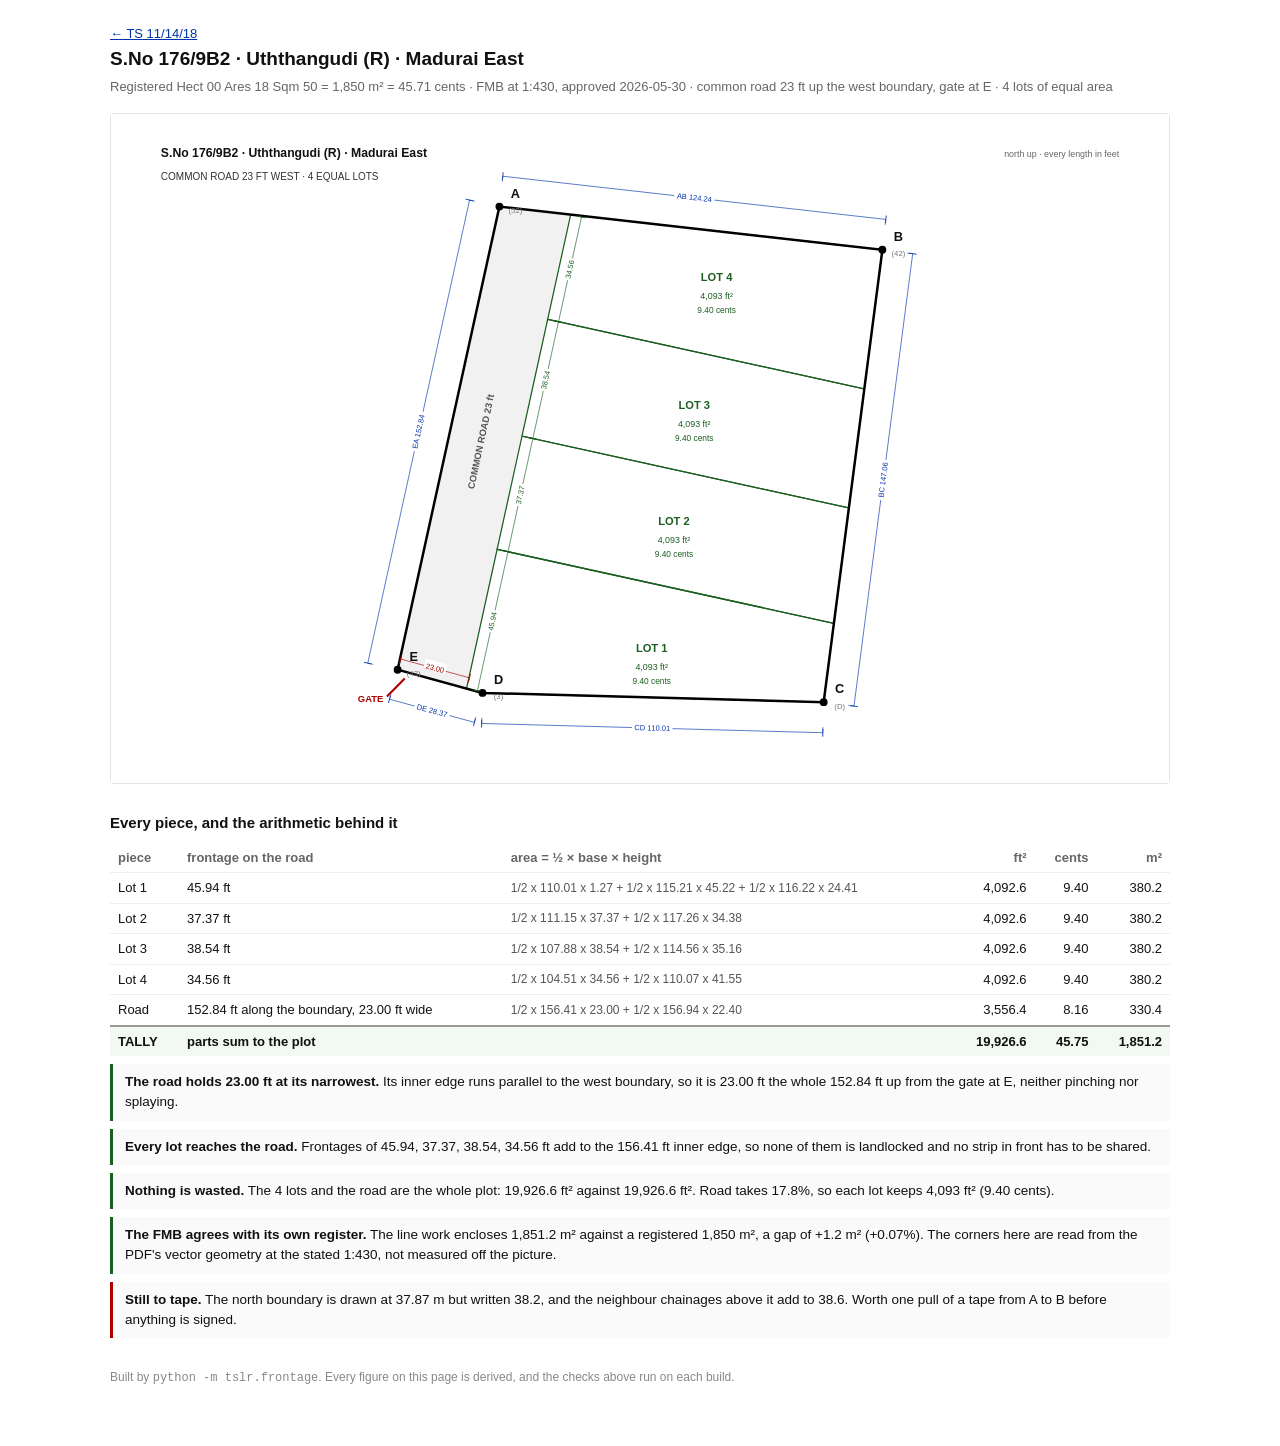
==== site/176-9B2.html @ 922f983a "frontage: a road up one side, and equal lots behind it 176/9B2 needs its common road up the west bou" ====
<!doctype html>
<meta charset="utf-8">
<meta name="viewport" content="width=device-width, initial-scale=1">
<title>S.No 176/9B2 — road west, 4 equal lots</title>
<style>
* { box-sizing: border-box; }
body { margin: 0 auto; max-width: 1100px; padding: 22px 20px 60px;
       font: 15px/1.5 -apple-system, Helvetica, Arial, sans-serif; color: #111; }
h1 { font-size: 19px; margin: 0; }
h2 { font-size: 15px; margin: 28px 0 8px; }
.meta { color: #666; font-size: 13px; margin: 4px 0 0; }
nav a { font-size: 13px; color: #0033aa; }
figure { margin: 16px 0 0; border: 1px solid #e2e2e2; border-radius: 4px; }
figure svg { display: block; width: 100%; height: auto; }
table { width: 100%; border-collapse: collapse; font-size: 13px; margin-top: 6px; }
th, td { text-align: left; padding: 5px 8px; border-bottom: 1px solid #eee; }
th { color: #666; font-weight: 600; }
td.n, th.n { text-align: right; font-variant-numeric: tabular-nums; }
tfoot td { font-weight: 700; border-top: 2px solid #999; border-bottom: none;
           background: #f2f9f2; }
.why { color: #555; font-size: 12px; }
.note { background: #fafafa; border-left: 3px solid #1b5e20; padding: 8px 12px;
        margin: 8px 0; font-size: 13.5px; }
.note.warn { border-left-color: #a00; }
footer { margin-top: 30px; color: #888; font-size: 12px; }
</style>
<nav><a href="index.html">&larr; TS 11/14/18</a></nav>
<h1>S.No 176/9B2 · Uththangudi (R) · Madurai East</h1>
<p class="meta">Registered Hect 00 Ares 18 Sqm 50 = 1,850 m² = 45.71 cents ·
  FMB at 1:430, approved 2026-05-30 ·
  common road 23 ft up the west boundary, gate at E ·
  4 lots of equal area</p>
<figure><svg xmlns="http://www.w3.org/2000/svg"  viewBox="0 0 297.0 188">
<rect width="100%" height="100%" fill="white"/>
<text x="14.00" y="12.00" font-size="3.4320000000000004" text-anchor="start" fill="#111" font-family="Helvetica,Arial,sans-serif" font-weight="bold">S.No 176/9B2 · Uththangudi (R) · Madurai East</text>
<text x="283.00" y="12.00" font-size="2.4960000000000004" text-anchor="end" fill="#666" font-family="Helvetica,Arial,sans-serif" font-weight="normal">north up · every length in feet</text>
<text x="14.00" y="18.50" font-size="2.8080000000000003" text-anchor="start" fill="#333" font-family="Helvetica,Arial,sans-serif" font-weight="normal">COMMON ROAD 23 FT WEST · 4 EQUAL LOTS</text>
<path d="M 129.041,28.255 L 99.803,161.289 L 80.457,156.000 L 109.029,26.000 Z" fill="#f1f1f1" stroke="none" stroke-width="0.45"/>
<path d="M 200.057,165.114 L 104.286,162.514 L 104.286,162.514 L 99.803,161.289 L 108.391,122.212 L 202.929,142.989 Z" fill="none" stroke="#1b5e20" stroke-width="0.35"/>
<path d="M 202.929,142.989 L 108.391,122.212 L 115.377,90.426 L 207.134,110.593 Z" fill="none" stroke="#1b5e20" stroke-width="0.35"/>
<path d="M 207.134,110.593 L 115.377,90.426 L 122.581,57.647 L 211.471,77.184 Z" fill="none" stroke="#1b5e20" stroke-width="0.35"/>
<path d="M 211.471,77.184 L 122.581,57.647 L 129.041,28.255 L 216.543,38.114 L 216.543,38.114 Z" fill="none" stroke="#1b5e20" stroke-width="0.35"/>
<path d="M 109.029,26.000 L 216.543,38.114 L 200.057,165.114 L 104.286,162.514 L 80.457,156.000 Z" fill="none" stroke="#000" stroke-width="0.7"/>
<line x1="109.99" y1="17.47" x2="217.50" y2="29.59" stroke="#0033aa" stroke-width="0.18"/>
<line x1="109.81" y1="19.06" x2="109.99" y2="17.47" stroke="#0033aa" stroke-width="0.15"/>
<line x1="110.11" y1="16.38" x2="109.87" y2="18.57" stroke="#0033aa" stroke-width="0.25"/>
<line x1="217.32" y1="31.18" x2="217.50" y2="29.59" stroke="#0033aa" stroke-width="0.15"/>
<line x1="217.63" y1="28.50" x2="217.38" y2="30.68" stroke="#0033aa" stroke-width="0.25"/>
<g transform="rotate(6.43 163.75 23.53)"><rect x="158.06" y="21.53" width="11.37" height="2.63" fill="white"/><text x="163.75" y="24.21" font-size="2.1060000000000003" text-anchor="middle" fill="#0033aa" font-family="Helvetica,Arial,sans-serif">AB 124.24</text></g>
<line x1="225.05" y1="39.22" x2="208.57" y2="166.22" stroke="#0033aa" stroke-width="0.18"/>
<line x1="223.46" y1="39.01" x2="225.05" y2="39.22" stroke="#0033aa" stroke-width="0.15"/>
<line x1="226.14" y1="39.36" x2="223.96" y2="39.08" stroke="#0033aa" stroke-width="0.25"/>
<line x1="206.98" y1="166.01" x2="208.57" y2="166.22" stroke="#0033aa" stroke-width="0.15"/>
<line x1="209.66" y1="166.36" x2="207.47" y2="166.08" stroke="#0033aa" stroke-width="0.25"/>
<g transform="rotate(277.40 216.81 102.72)"><rect x="211.12" y="100.72" width="11.37" height="2.63" fill="white"/><text x="216.81" y="103.39" font-size="2.1060000000000003" text-anchor="middle" fill="#0033aa" font-family="Helvetica,Arial,sans-serif">BC 147.06</text></g>
<line x1="199.82" y1="173.69" x2="104.05" y2="171.09" stroke="#0033aa" stroke-width="0.18"/>
<line x1="199.87" y1="172.09" x2="199.82" y2="173.69" stroke="#0033aa" stroke-width="0.15"/>
<line x1="199.79" y1="174.79" x2="199.85" y2="172.59" stroke="#0033aa" stroke-width="0.25"/>
<line x1="104.10" y1="169.49" x2="104.05" y2="171.09" stroke="#0033aa" stroke-width="0.15"/>
<line x1="104.02" y1="172.19" x2="104.08" y2="169.99" stroke="#0033aa" stroke-width="0.25"/>
<g transform="rotate(1.56 151.94 172.39)"><rect x="146.25" y="170.39" width="11.37" height="2.63" fill="white"/><text x="151.94" y="173.07" font-size="2.1060000000000003" text-anchor="middle" fill="#0033aa" font-family="Helvetica,Arial,sans-serif">CD 110.01</text></g>
<line x1="102.02" y1="170.79" x2="78.19" y2="164.28" stroke="#0033aa" stroke-width="0.18"/>
<line x1="102.45" y1="169.25" x2="102.02" y2="170.79" stroke="#0033aa" stroke-width="0.15"/>
<line x1="101.73" y1="171.85" x2="102.31" y2="169.73" stroke="#0033aa" stroke-width="0.25"/>
<line x1="78.62" y1="162.73" x2="78.19" y2="164.28" stroke="#0033aa" stroke-width="0.15"/>
<line x1="77.90" y1="165.34" x2="78.48" y2="163.22" stroke="#0033aa" stroke-width="0.25"/>
<g transform="rotate(15.29 90.11 167.53)"><rect x="85.05" y="165.53" width="10.11" height="2.63" fill="white"/><text x="90.11" y="168.21" font-size="2.1060000000000003" text-anchor="middle" fill="#0033aa" font-family="Helvetica,Arial,sans-serif">DE 28.37</text></g>
<line x1="72.08" y1="154.16" x2="100.65" y2="24.16" stroke="#0033aa" stroke-width="0.18"/>
<line x1="73.64" y1="154.50" x2="72.08" y2="154.16" stroke="#0033aa" stroke-width="0.15"/>
<line x1="71.00" y1="153.92" x2="73.15" y2="154.39" stroke="#0033aa" stroke-width="0.25"/>
<line x1="102.21" y1="24.50" x2="100.65" y2="24.16" stroke="#0033aa" stroke-width="0.15"/>
<line x1="99.57" y1="23.92" x2="101.72" y2="24.39" stroke="#0033aa" stroke-width="0.25"/>
<g transform="rotate(-77.60 86.36 89.16)"><rect x="80.68" y="87.16" width="11.37" height="2.63" fill="white"/><text x="86.36" y="89.83" font-size="2.1060000000000003" text-anchor="middle" fill="#0033aa" font-family="Helvetica,Arial,sans-serif">EA 152.84</text></g>
<line x1="102.85" y1="161.96" x2="111.44" y2="122.88" stroke="#1b5e20" stroke-width="0.18"/>
<line x1="101.29" y1="161.61" x2="102.85" y2="161.96" stroke="#1b5e20" stroke-width="0.15"/>
<line x1="101.78" y1="161.72" x2="103.92" y2="162.19" stroke="#1b5e20" stroke-width="0.25"/>
<line x1="109.88" y1="122.54" x2="111.44" y2="122.88" stroke="#1b5e20" stroke-width="0.15"/>
<line x1="110.36" y1="122.65" x2="112.51" y2="123.12" stroke="#1b5e20" stroke-width="0.25"/>
<g transform="rotate(-77.60 107.14 142.42)"><rect x="103.98" y="140.42" width="6.32" height="2.63" fill="white"/><text x="107.14" y="143.09" font-size="2.1060000000000003" text-anchor="middle" fill="#1b5e20" font-family="Helvetica,Arial,sans-serif">45.94</text></g>
<line x1="111.44" y1="122.88" x2="118.42" y2="91.10" stroke="#1b5e20" stroke-width="0.18"/>
<line x1="109.88" y1="122.54" x2="111.44" y2="122.88" stroke="#1b5e20" stroke-width="0.15"/>
<line x1="110.36" y1="122.65" x2="112.51" y2="123.12" stroke="#1b5e20" stroke-width="0.25"/>
<line x1="116.86" y1="90.75" x2="118.42" y2="91.10" stroke="#1b5e20" stroke-width="0.15"/>
<line x1="117.35" y1="90.86" x2="119.50" y2="91.33" stroke="#1b5e20" stroke-width="0.25"/>
<g transform="rotate(-77.60 114.93 106.99)"><rect x="111.77" y="104.99" width="6.32" height="2.63" fill="white"/><text x="114.93" y="107.66" font-size="2.1060000000000003" text-anchor="middle" fill="#1b5e20" font-family="Helvetica,Arial,sans-serif">37.37</text></g>
<line x1="118.42" y1="91.10" x2="125.63" y2="58.32" stroke="#1b5e20" stroke-width="0.18"/>
<line x1="116.86" y1="90.75" x2="118.42" y2="91.10" stroke="#1b5e20" stroke-width="0.15"/>
<line x1="117.35" y1="90.86" x2="119.50" y2="91.33" stroke="#1b5e20" stroke-width="0.25"/>
<line x1="124.07" y1="57.97" x2="125.63" y2="58.32" stroke="#1b5e20" stroke-width="0.15"/>
<line x1="124.55" y1="58.08" x2="126.70" y2="58.55" stroke="#1b5e20" stroke-width="0.25"/>
<g transform="rotate(-77.60 122.03 74.71)"><rect x="118.87" y="72.71" width="6.32" height="2.63" fill="white"/><text x="122.03" y="75.38" font-size="2.1060000000000003" text-anchor="middle" fill="#1b5e20" font-family="Helvetica,Arial,sans-serif">38.54</text></g>
<line x1="125.63" y1="58.32" x2="132.09" y2="28.92" stroke="#1b5e20" stroke-width="0.18"/>
<line x1="124.07" y1="57.97" x2="125.63" y2="58.32" stroke="#1b5e20" stroke-width="0.15"/>
<line x1="124.55" y1="58.08" x2="126.70" y2="58.55" stroke="#1b5e20" stroke-width="0.25"/>
<line x1="130.53" y1="28.58" x2="132.09" y2="28.92" stroke="#1b5e20" stroke-width="0.15"/>
<line x1="131.01" y1="28.69" x2="133.16" y2="29.16" stroke="#1b5e20" stroke-width="0.25"/>
<g transform="rotate(-77.60 128.86 43.62)"><rect x="125.70" y="41.62" width="6.32" height="2.63" fill="white"/><text x="128.86" y="44.29" font-size="2.1060000000000003" text-anchor="middle" fill="#1b5e20" font-family="Helvetica,Arial,sans-serif">34.56</text></g>
<line x1="81.28" y1="152.99" x2="100.63" y2="158.28" stroke="#a00" stroke-width="0.18"/>
<line x1="80.86" y1="154.53" x2="81.28" y2="152.99" stroke="#a00" stroke-width="0.15"/>
<line x1="81.57" y1="151.93" x2="80.99" y2="154.05" stroke="#a00" stroke-width="0.25"/>
<line x1="100.20" y1="159.82" x2="100.63" y2="158.28" stroke="#a00" stroke-width="0.15"/>
<line x1="100.92" y1="157.22" x2="100.34" y2="159.34" stroke="#a00" stroke-width="0.25"/>
<g transform="rotate(15.29 90.95 155.63)"><rect x="87.79" y="153.63" width="6.32" height="2.63" fill="white"/><text x="90.95" y="156.31" font-size="2.1060000000000003" text-anchor="middle" fill="#a00" font-family="Helvetica,Arial,sans-serif">23.00</text></g>
<text x="151.78" y="151.14" font-size="3.12" text-anchor="middle" fill="#1b5e20" font-family="Helvetica,Arial,sans-serif" font-weight="bold">LOT 1</text>
<text x="151.78" y="156.14" font-size="2.4960000000000004" text-anchor="middle" fill="#1b5e20" font-family="Helvetica,Arial,sans-serif" font-weight="normal">4,093 ft²</text>
<text x="151.78" y="160.14" font-size="2.34" text-anchor="middle" fill="#1b5e20" font-family="Helvetica,Arial,sans-serif" font-weight="normal">9.40 cents</text>
<text x="158.02" y="115.40" font-size="3.12" text-anchor="middle" fill="#1b5e20" font-family="Helvetica,Arial,sans-serif" font-weight="bold">LOT 2</text>
<text x="158.02" y="120.40" font-size="2.4960000000000004" text-anchor="middle" fill="#1b5e20" font-family="Helvetica,Arial,sans-serif" font-weight="normal">4,093 ft²</text>
<text x="158.02" y="124.40" font-size="2.34" text-anchor="middle" fill="#1b5e20" font-family="Helvetica,Arial,sans-serif" font-weight="normal">9.40 cents</text>
<text x="163.72" y="82.80" font-size="3.12" text-anchor="middle" fill="#1b5e20" font-family="Helvetica,Arial,sans-serif" font-weight="bold">LOT 3</text>
<text x="163.72" y="87.80" font-size="2.4960000000000004" text-anchor="middle" fill="#1b5e20" font-family="Helvetica,Arial,sans-serif" font-weight="normal">4,093 ft²</text>
<text x="163.72" y="91.80" font-size="2.34" text-anchor="middle" fill="#1b5e20" font-family="Helvetica,Arial,sans-serif" font-weight="normal">9.40 cents</text>
<text x="170.00" y="46.88" font-size="3.12" text-anchor="middle" fill="#1b5e20" font-family="Helvetica,Arial,sans-serif" font-weight="bold">LOT 4</text>
<text x="170.00" y="51.88" font-size="2.4960000000000004" text-anchor="middle" fill="#1b5e20" font-family="Helvetica,Arial,sans-serif" font-weight="normal">4,093 ft²</text>
<text x="170.00" y="55.88" font-size="2.34" text-anchor="middle" fill="#1b5e20" font-family="Helvetica,Arial,sans-serif" font-weight="normal">9.40 cents</text>
<g transform="rotate(-78.00 104.75 92.13)"><text x="104.75" y="92.13" font-size="2.652" text-anchor="middle" fill="#555" font-family="Helvetica,Arial,sans-serif" font-weight="bold">COMMON ROAD 23 ft</text></g>
<text x="76.46" y="165.00" font-size="2.652" text-anchor="end" fill="#a00" font-family="Helvetica,Arial,sans-serif" font-weight="bold">GATE</text>
<line x1="77.46" y1="163.50" x2="82.46" y2="158.50" stroke="#a00" stroke-width="0.6"/>
<circle cx="109.03" cy="26.00" r="1.1" fill="#000"/>
<text x="113.53" y="23.50" font-size="3.5879999999999996" text-anchor="middle" fill="#111" font-family="Helvetica,Arial,sans-serif" font-weight="bold">A</text>
<text x="113.53" y="27.80" font-size="2.1839999999999997" text-anchor="middle" fill="#777" font-family="Helvetica,Arial,sans-serif" font-weight="normal">(52)</text>
<circle cx="216.54" cy="38.11" r="1.1" fill="#000"/>
<text x="221.04" y="35.61" font-size="3.5879999999999996" text-anchor="middle" fill="#111" font-family="Helvetica,Arial,sans-serif" font-weight="bold">B</text>
<text x="221.04" y="39.91" font-size="2.1839999999999997" text-anchor="middle" fill="#777" font-family="Helvetica,Arial,sans-serif" font-weight="normal">(42)</text>
<circle cx="200.06" cy="165.11" r="1.1" fill="#000"/>
<text x="204.56" y="162.61" font-size="3.5879999999999996" text-anchor="middle" fill="#111" font-family="Helvetica,Arial,sans-serif" font-weight="bold">C</text>
<text x="204.56" y="166.91" font-size="2.1839999999999997" text-anchor="middle" fill="#777" font-family="Helvetica,Arial,sans-serif" font-weight="normal">(D)</text>
<circle cx="104.29" cy="162.51" r="1.1" fill="#000"/>
<text x="108.79" y="160.01" font-size="3.5879999999999996" text-anchor="middle" fill="#111" font-family="Helvetica,Arial,sans-serif" font-weight="bold">D</text>
<text x="108.79" y="164.31" font-size="2.1839999999999997" text-anchor="middle" fill="#777" font-family="Helvetica,Arial,sans-serif" font-weight="normal">(3)</text>
<circle cx="80.46" cy="156.00" r="1.1" fill="#000"/>
<text x="84.96" y="153.50" font-size="3.5879999999999996" text-anchor="middle" fill="#111" font-family="Helvetica,Arial,sans-serif" font-weight="bold">E</text>
<text x="84.96" y="157.80" font-size="2.1839999999999997" text-anchor="middle" fill="#777" font-family="Helvetica,Arial,sans-serif" font-weight="normal">(43)</text>
</svg></figure>
<h2>Every piece, and the arithmetic behind it</h2>
<table>
  <thead><tr><th>piece</th><th>frontage on the road</th><th>area = ½ × base × height</th>
    <th class="n">ft²</th><th class="n">cents</th><th class="n">m²</th></tr></thead>
  <tbody><tr><td>Lot 1</td><td>45.94 ft</td><td class="why">1/2 x 110.01 x 1.27 + 1/2 x 115.21 x 45.22 + 1/2 x 116.22 x 24.41</td><td class="n">4,092.6</td><td class="n">9.40</td><td class="n">380.2</td></tr><tr><td>Lot 2</td><td>37.37 ft</td><td class="why">1/2 x 111.15 x 37.37 + 1/2 x 117.26 x 34.38</td><td class="n">4,092.6</td><td class="n">9.40</td><td class="n">380.2</td></tr><tr><td>Lot 3</td><td>38.54 ft</td><td class="why">1/2 x 107.88 x 38.54 + 1/2 x 114.56 x 35.16</td><td class="n">4,092.6</td><td class="n">9.40</td><td class="n">380.2</td></tr><tr><td>Lot 4</td><td>34.56 ft</td><td class="why">1/2 x 104.51 x 34.56 + 1/2 x 110.07 x 41.55</td><td class="n">4,092.6</td><td class="n">9.40</td><td class="n">380.2</td></tr><tr><td>Road</td><td>152.84 ft along the boundary, 23.00 ft wide</td><td class="why">1/2 x 156.41 x 23.00 + 1/2 x 156.94 x 22.40</td><td class="n">3,556.4</td><td class="n">8.16</td><td class="n">330.4</td></tr></tbody>
  <tfoot><tr><td>TALLY</td><td>parts sum to the plot</td><td></td>
    <td class="n">19,926.6</td><td class="n">45.75</td>
    <td class="n">1,851.2</td></tr></tfoot>
</table>
<p class="note"><b>The road holds 23.00 ft at its narrowest.</b> Its inner edge runs parallel to the west boundary, so it is 23.00 ft the whole 152.84 ft up from the gate at E, neither pinching nor splaying.</p><p class="note"><b>Every lot reaches the road.</b> Frontages of 45.94, 37.37, 38.54, 34.56 ft add to the 156.41 ft inner edge, so none of them is landlocked and no strip in front has to be shared.</p><p class="note"><b>Nothing is wasted.</b> The 4 lots and the road are the whole plot: 19,926.6 ft² against 19,926.6 ft². Road takes 17.8%, so each lot keeps 4,093 ft² (9.40 cents).</p><p class="note"><b>The FMB agrees with its own register.</b> The line work encloses 1,851.2 m² against a registered 1,850 m², a gap of +1.2 m² (+0.07%). The corners here are read from the PDF's vector geometry at the stated 1:430, not measured off the picture.</p><p class="note warn"><b>Still to tape.</b> The north boundary is drawn at 37.87 m but written 38.2, and the neighbour chainages above it add to 38.6. Worth one pull of a tape from A to B before anything is signed.</p>
<footer>Built by <code>python -m tslr.frontage</code>. Every figure on this page is
  derived, and the checks above run on each build.</footer>
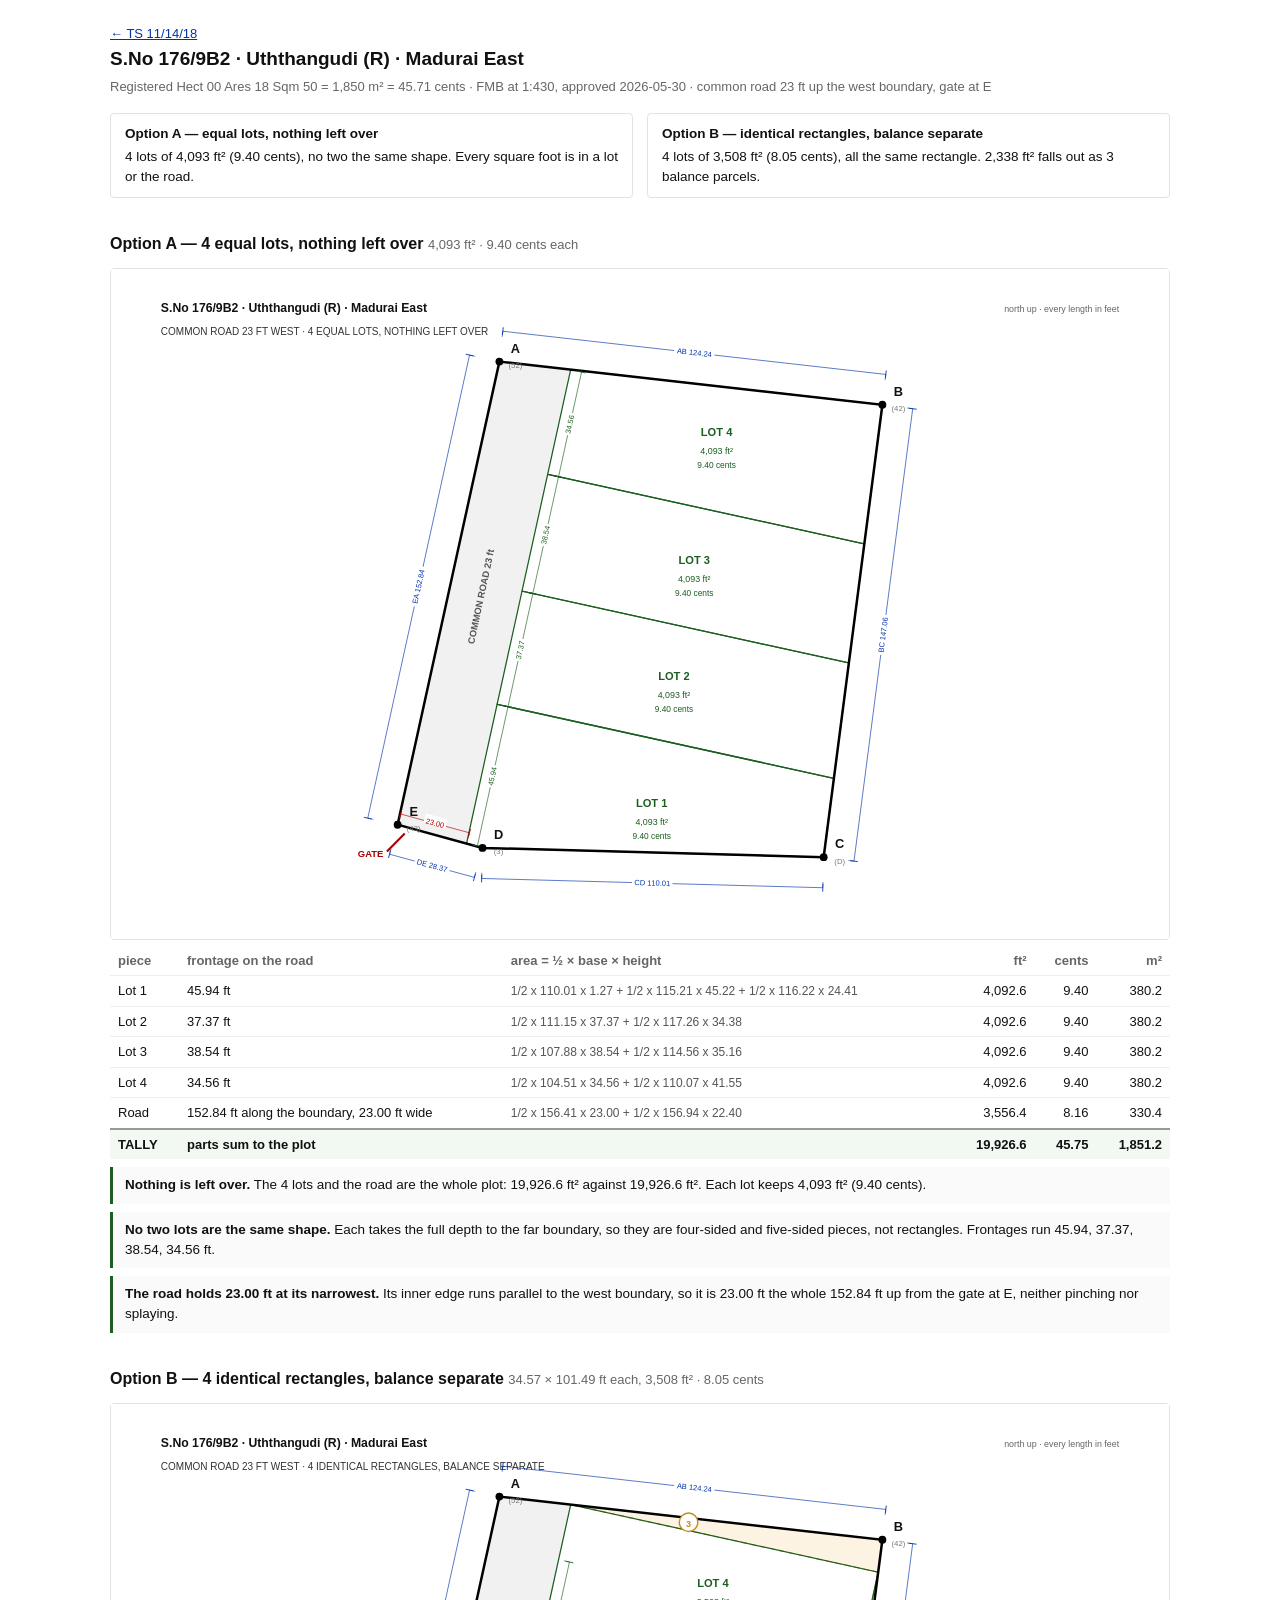
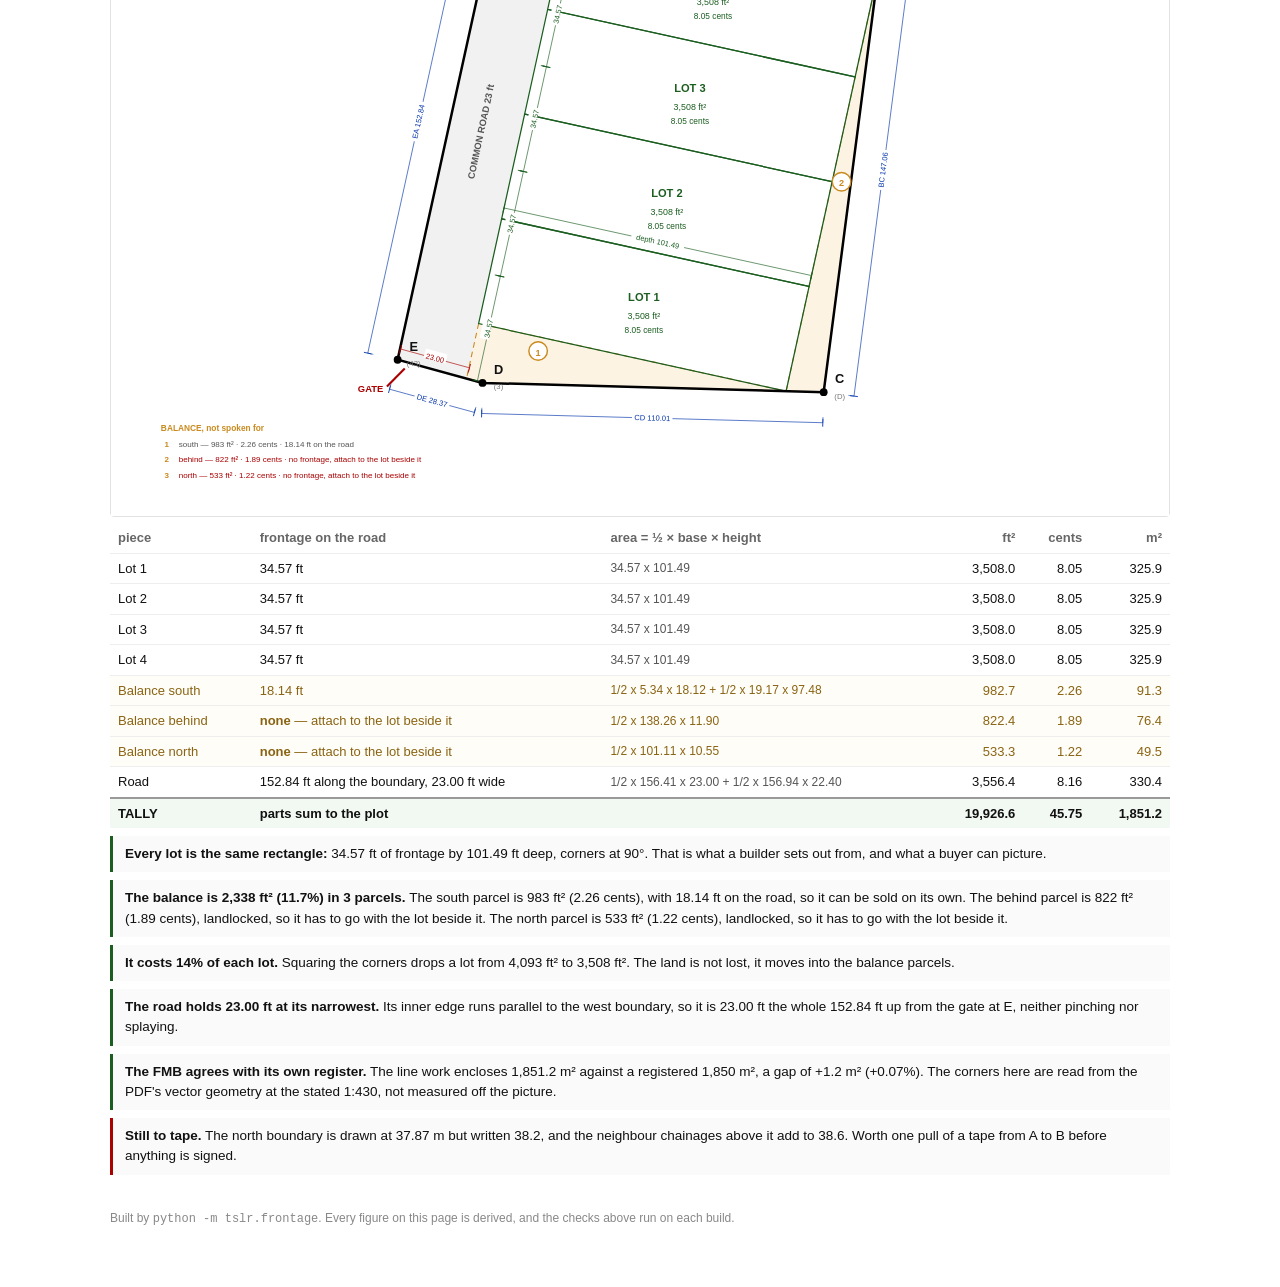
==== commit 2eddc1db: "frontage: rectangular lots, with the balance as parcels of its own Filling the land gives four lots " ====
--- a/site/176-9B2.html
+++ b/site/176-9B2.html
@@ -1,40 +1,47 @@
 <!doctype html>
 <meta charset="utf-8">
 <meta name="viewport" content="width=device-width, initial-scale=1">
-<title>S.No 176/9B2 — road west, 4 equal lots</title>
+<title>S.No 176/9B2 — road west, 4 lots</title>
 <style>
 * { box-sizing: border-box; }
 body { margin: 0 auto; max-width: 1100px; padding: 22px 20px 60px;
        font: 15px/1.5 -apple-system, Helvetica, Arial, sans-serif; color: #111; }
 h1 { font-size: 19px; margin: 0; }
-h2 { font-size: 15px; margin: 28px 0 8px; }
+h2 { font-size: 16px; margin: 34px 0 2px; }
+h2 small { font-weight: 400; color: #666; font-size: 13px; }
 .meta { color: #666; font-size: 13px; margin: 4px 0 0; }
 nav a { font-size: 13px; color: #0033aa; }
-figure { margin: 16px 0 0; border: 1px solid #e2e2e2; border-radius: 4px; }
+figure { margin: 12px 0 0; border: 1px solid #e2e2e2; border-radius: 4px; }
 figure svg { display: block; width: 100%; height: auto; }
 table { width: 100%; border-collapse: collapse; font-size: 13px; margin-top: 6px; }
 th, td { text-align: left; padding: 5px 8px; border-bottom: 1px solid #eee; }
 th { color: #666; font-weight: 600; }
 td.n, th.n { text-align: right; font-variant-numeric: tabular-nums; }
+tr.bal td { color: #8a6414; background: #fffdf7; }
 tfoot td { font-weight: 700; border-top: 2px solid #999; border-bottom: none;
            background: #f2f9f2; }
 .why { color: #555; font-size: 12px; }
 .note { background: #fafafa; border-left: 3px solid #1b5e20; padding: 8px 12px;
         margin: 8px 0; font-size: 13.5px; }
 .note.warn { border-left-color: #a00; }
-footer { margin-top: 30px; color: #888; font-size: 12px; }
+.pick { display: flex; gap: 14px; margin: 16px 0 0; flex-wrap: wrap; }
+.pick div { flex: 1 1 320px; border: 1px solid #e2e2e2; border-radius: 4px;
+            padding: 10px 14px; font-size: 13.5px; }
+.pick b { display: block; margin-bottom: 3px; }
+footer { margin-top: 34px; color: #888; font-size: 12px; }
 </style>
 <nav><a href="index.html">&larr; TS 11/14/18</a></nav>
 <h1>S.No 176/9B2 · Uththangudi (R) · Madurai East</h1>
 <p class="meta">Registered Hect 00 Ares 18 Sqm 50 = 1,850 m² = 45.71 cents ·
   FMB at 1:430, approved 2026-05-30 ·
-  common road 23 ft up the west boundary, gate at E ·
-  4 lots of equal area</p>
+  common road 23 ft up the west boundary, gate at E</p>
+<div class="pick"><div><b>Option A — equal lots, nothing left over</b>4 lots of 4,093 ft² (9.40 cents), no two the same shape. Every square foot is in a lot or the road.</div><div><b>Option B — identical rectangles, balance separate</b>4 lots of 3,508 ft² (8.05 cents), all the same rectangle. 2,338 ft² falls out as 3 balance parcels.</div></div>
+<h2>Option A — 4 equal lots, nothing left over <small>4,093 ft² · 9.40 cents each</small></h2>
 <figure><svg xmlns="http://www.w3.org/2000/svg"  viewBox="0 0 297.0 188">
 <rect width="100%" height="100%" fill="white"/>
 <text x="14.00" y="12.00" font-size="3.4320000000000004" text-anchor="start" fill="#111" font-family="Helvetica,Arial,sans-serif" font-weight="bold">S.No 176/9B2 · Uththangudi (R) · Madurai East</text>
 <text x="283.00" y="12.00" font-size="2.4960000000000004" text-anchor="end" fill="#666" font-family="Helvetica,Arial,sans-serif" font-weight="normal">north up · every length in feet</text>
-<text x="14.00" y="18.50" font-size="2.8080000000000003" text-anchor="start" fill="#333" font-family="Helvetica,Arial,sans-serif" font-weight="normal">COMMON ROAD 23 FT WEST · 4 EQUAL LOTS</text>
+<text x="14.00" y="18.50" font-size="2.8080000000000003" text-anchor="start" fill="#333" font-family="Helvetica,Arial,sans-serif" font-weight="normal">COMMON ROAD 23 FT WEST · 4 EQUAL LOTS, NOTHING LEFT OVER</text>
 <path d="M 129.041,28.255 L 99.803,161.289 L 80.457,156.000 L 109.029,26.000 Z" fill="#f1f1f1" stroke="none" stroke-width="0.45"/>
 <path d="M 200.057,165.114 L 104.286,162.514 L 104.286,162.514 L 99.803,161.289 L 108.391,122.212 L 202.929,142.989 Z" fill="none" stroke="#1b5e20" stroke-width="0.35"/>
 <path d="M 202.929,142.989 L 108.391,122.212 L 115.377,90.426 L 207.134,110.593 Z" fill="none" stroke="#1b5e20" stroke-width="0.35"/>
@@ -132,7 +139,6 @@
 <text x="84.96" y="153.50" font-size="3.5879999999999996" text-anchor="middle" fill="#111" font-family="Helvetica,Arial,sans-serif" font-weight="bold">E</text>
 <text x="84.96" y="157.80" font-size="2.1839999999999997" text-anchor="middle" fill="#777" font-family="Helvetica,Arial,sans-serif" font-weight="normal">(43)</text>
 </svg></figure>
-<h2>Every piece, and the arithmetic behind it</h2>
 <table>
   <thead><tr><th>piece</th><th>frontage on the road</th><th>area = ½ × base × height</th>
     <th class="n">ft²</th><th class="n">cents</th><th class="n">m²</th></tr></thead>
@@ -141,6 +147,141 @@
     <td class="n">19,926.6</td><td class="n">45.75</td>
     <td class="n">1,851.2</td></tr></tfoot>
 </table>
-<p class="note"><b>The road holds 23.00 ft at its narrowest.</b> Its inner edge runs parallel to the west boundary, so it is 23.00 ft the whole 152.84 ft up from the gate at E, neither pinching nor splaying.</p><p class="note"><b>Every lot reaches the road.</b> Frontages of 45.94, 37.37, 38.54, 34.56 ft add to the 156.41 ft inner edge, so none of them is landlocked and no strip in front has to be shared.</p><p class="note"><b>Nothing is wasted.</b> The 4 lots and the road are the whole plot: 19,926.6 ft² against 19,926.6 ft². Road takes 17.8%, so each lot keeps 4,093 ft² (9.40 cents).</p><p class="note"><b>The FMB agrees with its own register.</b> The line work encloses 1,851.2 m² against a registered 1,850 m², a gap of +1.2 m² (+0.07%). The corners here are read from the PDF's vector geometry at the stated 1:430, not measured off the picture.</p><p class="note warn"><b>Still to tape.</b> The north boundary is drawn at 37.87 m but written 38.2, and the neighbour chainages above it add to 38.6. Worth one pull of a tape from A to B before anything is signed.</p>
+<p class="note"><b>Nothing is left over.</b> The 4 lots and the road are the whole plot: 19,926.6 ft² against 19,926.6 ft². Each lot keeps 4,093 ft² (9.40 cents).</p><p class="note"><b>No two lots are the same shape.</b> Each takes the full depth to the far boundary, so they are four-sided and five-sided pieces, not rectangles. Frontages run 45.94, 37.37, 38.54, 34.56 ft.</p><p class="note"><b>The road holds 23.00 ft at its narrowest.</b> Its inner edge runs parallel to the west boundary, so it is 23.00 ft the whole 152.84 ft up from the gate at E, neither pinching nor splaying.</p>
+<h2>Option B — 4 identical rectangles, balance separate <small>34.57 × 101.49 ft each, 3,508 ft² · 8.05 cents</small></h2>
+<figure><svg xmlns="http://www.w3.org/2000/svg"  viewBox="0 0 297.0 200">
+<rect width="100%" height="100%" fill="white"/>
+<text x="14.00" y="12.00" font-size="3.4320000000000004" text-anchor="start" fill="#111" font-family="Helvetica,Arial,sans-serif" font-weight="bold">S.No 176/9B2 · Uththangudi (R) · Madurai East</text>
+<text x="283.00" y="12.00" font-size="2.4960000000000004" text-anchor="end" fill="#666" font-family="Helvetica,Arial,sans-serif" font-weight="normal">north up · every length in feet</text>
+<text x="14.00" y="18.50" font-size="2.8080000000000003" text-anchor="start" fill="#333" font-family="Helvetica,Arial,sans-serif" font-weight="normal">COMMON ROAD 23 FT WEST · 4 IDENTICAL RECTANGLES, BALANCE SEPARATE</text>
+<path d="M 129.041,28.255 L 99.803,161.289 L 80.457,156.000 L 109.029,26.000 Z" fill="#f1f1f1" stroke="none" stroke-width="0.45"/>
+<path d="M 104.286,162.514 L 104.286,162.514 L 99.803,161.289 L 103.194,145.857 L 189.513,164.828 L 189.513,164.828 L 189.513,164.828 L 189.513,164.828 L 189.513,164.828 L 189.513,164.828 L 189.513,164.828 L 189.513,164.828 L 189.513,164.828 L 189.513,164.828 L 189.513,164.828 L 189.513,164.828 L 189.513,164.828 L 189.513,164.828 L 189.513,164.828 L 189.513,164.828 L 189.513,164.828 L 189.513,164.828 Z" fill="#fdf3e3" stroke="#c98a1e" stroke-width="0.3" stroke-dasharray="1.6 1.1"/>
+<path d="M 189.513,164.828 L 189.513,164.828 L 215.360,47.226 L 200.057,165.114 Z" fill="#fdf3e3" stroke="#c98a1e" stroke-width="0.3" stroke-dasharray="1.6 1.1"/>
+<path d="M 129.041,28.255 L 216.543,38.114 L 216.543,38.114 L 215.360,47.226 Z" fill="#fdf3e3" stroke="#c98a1e" stroke-width="0.3" stroke-dasharray="1.6 1.1"/>
+<path d="M 103.194,145.857 L 109.656,116.456 L 195.975,135.428 L 189.513,164.828 Z" fill="none" stroke="#1b5e20" stroke-width="0.35"/>
+<path d="M 109.656,116.456 L 116.117,87.056 L 202.437,106.027 L 195.975,135.428 Z" fill="none" stroke="#1b5e20" stroke-width="0.35"/>
+<path d="M 116.117,87.056 L 122.579,57.655 L 208.898,76.627 L 202.437,106.027 Z" fill="none" stroke="#1b5e20" stroke-width="0.35"/>
+<path d="M 122.579,57.655 L 129.041,28.255 L 215.360,47.226 L 208.898,76.627 Z" fill="none" stroke="#1b5e20" stroke-width="0.35"/>
+<path d="M 109.029,26.000 L 216.543,38.114 L 200.057,165.114 L 104.286,162.514 L 80.457,156.000 Z" fill="none" stroke="#000" stroke-width="0.7"/>
+<line x1="109.99" y1="17.47" x2="217.50" y2="29.59" stroke="#0033aa" stroke-width="0.18"/>
+<line x1="109.81" y1="19.06" x2="109.99" y2="17.47" stroke="#0033aa" stroke-width="0.15"/>
+<line x1="110.11" y1="16.38" x2="109.87" y2="18.57" stroke="#0033aa" stroke-width="0.25"/>
+<line x1="217.32" y1="31.18" x2="217.50" y2="29.59" stroke="#0033aa" stroke-width="0.15"/>
+<line x1="217.63" y1="28.50" x2="217.38" y2="30.68" stroke="#0033aa" stroke-width="0.25"/>
+<g transform="rotate(6.43 163.75 23.53)"><rect x="158.06" y="21.53" width="11.37" height="2.63" fill="white"/><text x="163.75" y="24.21" font-size="2.1060000000000003" text-anchor="middle" fill="#0033aa" font-family="Helvetica,Arial,sans-serif">AB 124.24</text></g>
+<line x1="225.05" y1="39.22" x2="208.57" y2="166.22" stroke="#0033aa" stroke-width="0.18"/>
+<line x1="223.46" y1="39.01" x2="225.05" y2="39.22" stroke="#0033aa" stroke-width="0.15"/>
+<line x1="226.14" y1="39.36" x2="223.96" y2="39.08" stroke="#0033aa" stroke-width="0.25"/>
+<line x1="206.98" y1="166.01" x2="208.57" y2="166.22" stroke="#0033aa" stroke-width="0.15"/>
+<line x1="209.66" y1="166.36" x2="207.47" y2="166.08" stroke="#0033aa" stroke-width="0.25"/>
+<g transform="rotate(277.40 216.81 102.72)"><rect x="211.12" y="100.72" width="11.37" height="2.63" fill="white"/><text x="216.81" y="103.39" font-size="2.1060000000000003" text-anchor="middle" fill="#0033aa" font-family="Helvetica,Arial,sans-serif">BC 147.06</text></g>
+<line x1="199.82" y1="173.69" x2="104.05" y2="171.09" stroke="#0033aa" stroke-width="0.18"/>
+<line x1="199.87" y1="172.09" x2="199.82" y2="173.69" stroke="#0033aa" stroke-width="0.15"/>
+<line x1="199.79" y1="174.79" x2="199.85" y2="172.59" stroke="#0033aa" stroke-width="0.25"/>
+<line x1="104.10" y1="169.49" x2="104.05" y2="171.09" stroke="#0033aa" stroke-width="0.15"/>
+<line x1="104.02" y1="172.19" x2="104.08" y2="169.99" stroke="#0033aa" stroke-width="0.25"/>
+<g transform="rotate(1.56 151.94 172.39)"><rect x="146.25" y="170.39" width="11.37" height="2.63" fill="white"/><text x="151.94" y="173.07" font-size="2.1060000000000003" text-anchor="middle" fill="#0033aa" font-family="Helvetica,Arial,sans-serif">CD 110.01</text></g>
+<line x1="102.02" y1="170.79" x2="78.19" y2="164.28" stroke="#0033aa" stroke-width="0.18"/>
+<line x1="102.45" y1="169.25" x2="102.02" y2="170.79" stroke="#0033aa" stroke-width="0.15"/>
+<line x1="101.73" y1="171.85" x2="102.31" y2="169.73" stroke="#0033aa" stroke-width="0.25"/>
+<line x1="78.62" y1="162.73" x2="78.19" y2="164.28" stroke="#0033aa" stroke-width="0.15"/>
+<line x1="77.90" y1="165.34" x2="78.48" y2="163.22" stroke="#0033aa" stroke-width="0.25"/>
+<g transform="rotate(15.29 90.11 167.53)"><rect x="85.05" y="165.53" width="10.11" height="2.63" fill="white"/><text x="90.11" y="168.21" font-size="2.1060000000000003" text-anchor="middle" fill="#0033aa" font-family="Helvetica,Arial,sans-serif">DE 28.37</text></g>
+<line x1="72.08" y1="154.16" x2="100.65" y2="24.16" stroke="#0033aa" stroke-width="0.18"/>
+<line x1="73.64" y1="154.50" x2="72.08" y2="154.16" stroke="#0033aa" stroke-width="0.15"/>
+<line x1="71.00" y1="153.92" x2="73.15" y2="154.39" stroke="#0033aa" stroke-width="0.25"/>
+<line x1="102.21" y1="24.50" x2="100.65" y2="24.16" stroke="#0033aa" stroke-width="0.15"/>
+<line x1="99.57" y1="23.92" x2="101.72" y2="24.39" stroke="#0033aa" stroke-width="0.25"/>
+<g transform="rotate(-77.60 86.36 89.16)"><rect x="80.68" y="87.16" width="11.37" height="2.63" fill="white"/><text x="86.36" y="89.83" font-size="2.1060000000000003" text-anchor="middle" fill="#0033aa" font-family="Helvetica,Arial,sans-serif">EA 152.84</text></g>
+<line x1="102.85" y1="161.96" x2="109.31" y2="132.56" stroke="#1b5e20" stroke-width="0.18"/>
+<line x1="101.29" y1="161.61" x2="102.85" y2="161.96" stroke="#1b5e20" stroke-width="0.15"/>
+<line x1="101.78" y1="161.72" x2="103.92" y2="162.19" stroke="#1b5e20" stroke-width="0.25"/>
+<line x1="107.75" y1="132.21" x2="109.31" y2="132.56" stroke="#1b5e20" stroke-width="0.15"/>
+<line x1="108.24" y1="132.32" x2="110.39" y2="132.79" stroke="#1b5e20" stroke-width="0.25"/>
+<g transform="rotate(-77.60 106.08 147.26)"><rect x="102.92" y="145.26" width="6.32" height="2.63" fill="white"/><text x="106.08" y="147.93" font-size="2.1060000000000003" text-anchor="middle" fill="#1b5e20" font-family="Helvetica,Arial,sans-serif">34.57</text></g>
+<line x1="109.31" y1="132.56" x2="115.77" y2="103.16" stroke="#1b5e20" stroke-width="0.18"/>
+<line x1="107.75" y1="132.21" x2="109.31" y2="132.56" stroke="#1b5e20" stroke-width="0.15"/>
+<line x1="108.24" y1="132.32" x2="110.39" y2="132.79" stroke="#1b5e20" stroke-width="0.25"/>
+<line x1="114.21" y1="102.81" x2="115.77" y2="103.16" stroke="#1b5e20" stroke-width="0.15"/>
+<line x1="114.70" y1="102.92" x2="116.85" y2="103.39" stroke="#1b5e20" stroke-width="0.25"/>
+<g transform="rotate(-77.60 112.54 117.86)"><rect x="109.38" y="115.86" width="6.32" height="2.63" fill="white"/><text x="112.54" y="118.53" font-size="2.1060000000000003" text-anchor="middle" fill="#1b5e20" font-family="Helvetica,Arial,sans-serif">34.57</text></g>
+<line x1="115.77" y1="103.16" x2="122.23" y2="73.76" stroke="#1b5e20" stroke-width="0.18"/>
+<line x1="114.21" y1="102.81" x2="115.77" y2="103.16" stroke="#1b5e20" stroke-width="0.15"/>
+<line x1="114.70" y1="102.92" x2="116.85" y2="103.39" stroke="#1b5e20" stroke-width="0.25"/>
+<line x1="120.67" y1="73.41" x2="122.23" y2="73.76" stroke="#1b5e20" stroke-width="0.15"/>
+<line x1="121.16" y1="73.52" x2="123.31" y2="73.99" stroke="#1b5e20" stroke-width="0.25"/>
+<g transform="rotate(-77.60 119.00 88.46)"><rect x="115.84" y="86.46" width="6.32" height="2.63" fill="white"/><text x="119.00" y="89.13" font-size="2.1060000000000003" text-anchor="middle" fill="#1b5e20" font-family="Helvetica,Arial,sans-serif">34.57</text></g>
+<line x1="122.23" y1="73.76" x2="128.70" y2="44.36" stroke="#1b5e20" stroke-width="0.18"/>
+<line x1="120.67" y1="73.41" x2="122.23" y2="73.76" stroke="#1b5e20" stroke-width="0.15"/>
+<line x1="121.16" y1="73.52" x2="123.31" y2="73.99" stroke="#1b5e20" stroke-width="0.25"/>
+<line x1="127.13" y1="44.01" x2="128.70" y2="44.36" stroke="#1b5e20" stroke-width="0.15"/>
+<line x1="127.62" y1="44.12" x2="129.77" y2="44.59" stroke="#1b5e20" stroke-width="0.25"/>
+<g transform="rotate(-77.60 125.47 59.06)"><rect x="122.31" y="57.06" width="6.32" height="2.63" fill="white"/><text x="125.47" y="59.73" font-size="2.1060000000000003" text-anchor="middle" fill="#1b5e20" font-family="Helvetica,Arial,sans-serif">34.57</text></g>
+<line x1="110.33" y1="113.41" x2="196.64" y2="132.38" stroke="#1b5e20" stroke-width="0.18"/>
+<line x1="109.98" y1="114.97" x2="110.33" y2="113.41" stroke="#1b5e20" stroke-width="0.15"/>
+<line x1="110.56" y1="112.33" x2="110.09" y2="114.48" stroke="#1b5e20" stroke-width="0.25"/>
+<line x1="196.30" y1="133.94" x2="196.64" y2="132.38" stroke="#1b5e20" stroke-width="0.15"/>
+<line x1="196.88" y1="131.31" x2="196.41" y2="133.45" stroke="#1b5e20" stroke-width="0.25"/>
+<g transform="rotate(12.40 153.49 122.89)"><rect x="145.90" y="120.89" width="15.16" height="2.63" fill="white"/><text x="153.49" y="123.57" font-size="2.1060000000000003" text-anchor="middle" fill="#1b5e20" font-family="Helvetica,Arial,sans-serif">depth 101.49</text></g>
+<line x1="81.28" y1="152.99" x2="100.63" y2="158.28" stroke="#a00" stroke-width="0.18"/>
+<line x1="80.86" y1="154.53" x2="81.28" y2="152.99" stroke="#a00" stroke-width="0.15"/>
+<line x1="81.57" y1="151.93" x2="80.99" y2="154.05" stroke="#a00" stroke-width="0.25"/>
+<line x1="100.20" y1="159.82" x2="100.63" y2="158.28" stroke="#a00" stroke-width="0.15"/>
+<line x1="100.92" y1="157.22" x2="100.34" y2="159.34" stroke="#a00" stroke-width="0.25"/>
+<g transform="rotate(15.29 90.95 155.63)"><rect x="87.79" y="153.63" width="6.32" height="2.63" fill="white"/><text x="90.95" y="156.31" font-size="2.1060000000000003" text-anchor="middle" fill="#a00" font-family="Helvetica,Arial,sans-serif">23.00</text></g>
+<text x="149.58" y="139.64" font-size="3.12" text-anchor="middle" fill="#1b5e20" font-family="Helvetica,Arial,sans-serif" font-weight="bold">LOT 1</text>
+<text x="149.58" y="144.64" font-size="2.4960000000000004" text-anchor="middle" fill="#1b5e20" font-family="Helvetica,Arial,sans-serif" font-weight="normal">3,508 ft²</text>
+<text x="149.58" y="148.64" font-size="2.34" text-anchor="middle" fill="#1b5e20" font-family="Helvetica,Arial,sans-serif" font-weight="normal">8.05 cents</text>
+<text x="156.05" y="110.24" font-size="3.12" text-anchor="middle" fill="#1b5e20" font-family="Helvetica,Arial,sans-serif" font-weight="bold">LOT 2</text>
+<text x="156.05" y="115.24" font-size="2.4960000000000004" text-anchor="middle" fill="#1b5e20" font-family="Helvetica,Arial,sans-serif" font-weight="normal">3,508 ft²</text>
+<text x="156.05" y="119.24" font-size="2.34" text-anchor="middle" fill="#1b5e20" font-family="Helvetica,Arial,sans-serif" font-weight="normal">8.05 cents</text>
+<text x="162.51" y="80.84" font-size="3.12" text-anchor="middle" fill="#1b5e20" font-family="Helvetica,Arial,sans-serif" font-weight="bold">LOT 3</text>
+<text x="162.51" y="85.84" font-size="2.4960000000000004" text-anchor="middle" fill="#1b5e20" font-family="Helvetica,Arial,sans-serif" font-weight="normal">3,508 ft²</text>
+<text x="162.51" y="89.84" font-size="2.34" text-anchor="middle" fill="#1b5e20" font-family="Helvetica,Arial,sans-serif" font-weight="normal">8.05 cents</text>
+<text x="168.97" y="51.44" font-size="3.12" text-anchor="middle" fill="#1b5e20" font-family="Helvetica,Arial,sans-serif" font-weight="bold">LOT 4</text>
+<text x="168.97" y="56.44" font-size="2.4960000000000004" text-anchor="middle" fill="#1b5e20" font-family="Helvetica,Arial,sans-serif" font-weight="normal">3,508 ft²</text>
+<text x="168.97" y="60.44" font-size="2.34" text-anchor="middle" fill="#1b5e20" font-family="Helvetica,Arial,sans-serif" font-weight="normal">8.05 cents</text>
+<circle cx="119.90" cy="153.57" r="2.6" fill="#fff" stroke="#c98a1e" stroke-width="0.4"/>
+<text x="119.90" y="154.87" font-size="2.574" text-anchor="middle" fill="#c98a1e" font-family="Helvetica,Arial,sans-serif" font-weight="bold">1</text>
+<circle cx="205.08" cy="106.03" r="2.6" fill="#fff" stroke="#c98a1e" stroke-width="0.4"/>
+<text x="205.08" y="107.33" font-size="2.574" text-anchor="middle" fill="#c98a1e" font-family="Helvetica,Arial,sans-serif" font-weight="bold">2</text>
+<circle cx="162.13" cy="33.18" r="2.6" fill="#fff" stroke="#c98a1e" stroke-width="0.4"/>
+<text x="162.13" y="34.48" font-size="2.574" text-anchor="middle" fill="#c98a1e" font-family="Helvetica,Arial,sans-serif" font-weight="bold">3</text>
+<text x="14.00" y="176.00" font-size="2.34" text-anchor="start" fill="#c98a1e" font-family="Helvetica,Arial,sans-serif" font-weight="bold">BALANCE, not spoken for</text>
+<text x="15.00" y="180.40" font-size="2.262" text-anchor="start" fill="#c98a1e" font-family="Helvetica,Arial,sans-serif" font-weight="bold">1</text>
+<text x="19.00" y="180.40" font-size="2.262" text-anchor="start" fill="#555" font-family="Helvetica,Arial,sans-serif" font-weight="normal">south — 983 ft² · 2.26 cents · 18.14 ft on the road</text>
+<text x="15.00" y="184.80" font-size="2.262" text-anchor="start" fill="#c98a1e" font-family="Helvetica,Arial,sans-serif" font-weight="bold">2</text>
+<text x="19.00" y="184.80" font-size="2.262" text-anchor="start" fill="#a00" font-family="Helvetica,Arial,sans-serif" font-weight="normal">behind — 822 ft² · 1.89 cents · no frontage, attach to the lot beside it</text>
+<text x="15.00" y="189.20" font-size="2.262" text-anchor="start" fill="#c98a1e" font-family="Helvetica,Arial,sans-serif" font-weight="bold">3</text>
+<text x="19.00" y="189.20" font-size="2.262" text-anchor="start" fill="#a00" font-family="Helvetica,Arial,sans-serif" font-weight="normal">north — 533 ft² · 1.22 cents · no frontage, attach to the lot beside it</text>
+<g transform="rotate(-78.00 104.75 92.13)"><text x="104.75" y="92.13" font-size="2.652" text-anchor="middle" fill="#555" font-family="Helvetica,Arial,sans-serif" font-weight="bold">COMMON ROAD 23 ft</text></g>
+<text x="76.46" y="165.00" font-size="2.652" text-anchor="end" fill="#a00" font-family="Helvetica,Arial,sans-serif" font-weight="bold">GATE</text>
+<line x1="77.46" y1="163.50" x2="82.46" y2="158.50" stroke="#a00" stroke-width="0.6"/>
+<circle cx="109.03" cy="26.00" r="1.1" fill="#000"/>
+<text x="113.53" y="23.50" font-size="3.5879999999999996" text-anchor="middle" fill="#111" font-family="Helvetica,Arial,sans-serif" font-weight="bold">A</text>
+<text x="113.53" y="27.80" font-size="2.1839999999999997" text-anchor="middle" fill="#777" font-family="Helvetica,Arial,sans-serif" font-weight="normal">(52)</text>
+<circle cx="216.54" cy="38.11" r="1.1" fill="#000"/>
+<text x="221.04" y="35.61" font-size="3.5879999999999996" text-anchor="middle" fill="#111" font-family="Helvetica,Arial,sans-serif" font-weight="bold">B</text>
+<text x="221.04" y="39.91" font-size="2.1839999999999997" text-anchor="middle" fill="#777" font-family="Helvetica,Arial,sans-serif" font-weight="normal">(42)</text>
+<circle cx="200.06" cy="165.11" r="1.1" fill="#000"/>
+<text x="204.56" y="162.61" font-size="3.5879999999999996" text-anchor="middle" fill="#111" font-family="Helvetica,Arial,sans-serif" font-weight="bold">C</text>
+<text x="204.56" y="166.91" font-size="2.1839999999999997" text-anchor="middle" fill="#777" font-family="Helvetica,Arial,sans-serif" font-weight="normal">(D)</text>
+<circle cx="104.29" cy="162.51" r="1.1" fill="#000"/>
+<text x="108.79" y="160.01" font-size="3.5879999999999996" text-anchor="middle" fill="#111" font-family="Helvetica,Arial,sans-serif" font-weight="bold">D</text>
+<text x="108.79" y="164.31" font-size="2.1839999999999997" text-anchor="middle" fill="#777" font-family="Helvetica,Arial,sans-serif" font-weight="normal">(3)</text>
+<circle cx="80.46" cy="156.00" r="1.1" fill="#000"/>
+<text x="84.96" y="153.50" font-size="3.5879999999999996" text-anchor="middle" fill="#111" font-family="Helvetica,Arial,sans-serif" font-weight="bold">E</text>
+<text x="84.96" y="157.80" font-size="2.1839999999999997" text-anchor="middle" fill="#777" font-family="Helvetica,Arial,sans-serif" font-weight="normal">(43)</text>
+</svg></figure>
+<table>
+  <thead><tr><th>piece</th><th>frontage on the road</th><th>area = ½ × base × height</th>
+    <th class="n">ft²</th><th class="n">cents</th><th class="n">m²</th></tr></thead>
+  <tbody><tr><td>Lot 1</td><td>34.57 ft</td><td class="why">34.57 x 101.49</td><td class="n">3,508.0</td><td class="n">8.05</td><td class="n">325.9</td></tr><tr><td>Lot 2</td><td>34.57 ft</td><td class="why">34.57 x 101.49</td><td class="n">3,508.0</td><td class="n">8.05</td><td class="n">325.9</td></tr><tr><td>Lot 3</td><td>34.57 ft</td><td class="why">34.57 x 101.49</td><td class="n">3,508.0</td><td class="n">8.05</td><td class="n">325.9</td></tr><tr><td>Lot 4</td><td>34.57 ft</td><td class="why">34.57 x 101.49</td><td class="n">3,508.0</td><td class="n">8.05</td><td class="n">325.9</td></tr><tr class='bal'><td>Balance south</td><td>18.14 ft</td><td class="why">1/2 x 5.34 x 18.12 + 1/2 x 19.17 x 97.48</td><td class="n">982.7</td><td class="n">2.26</td><td class="n">91.3</td></tr><tr class='bal'><td>Balance behind</td><td><b>none</b> — attach to the lot beside it</td><td class="why">1/2 x 138.26 x 11.90</td><td class="n">822.4</td><td class="n">1.89</td><td class="n">76.4</td></tr><tr class='bal'><td>Balance north</td><td><b>none</b> — attach to the lot beside it</td><td class="why">1/2 x 101.11 x 10.55</td><td class="n">533.3</td><td class="n">1.22</td><td class="n">49.5</td></tr><tr><td>Road</td><td>152.84 ft along the boundary, 23.00 ft wide</td><td class="why">1/2 x 156.41 x 23.00 + 1/2 x 156.94 x 22.40</td><td class="n">3,556.4</td><td class="n">8.16</td><td class="n">330.4</td></tr></tbody>
+  <tfoot><tr><td>TALLY</td><td>parts sum to the plot</td><td></td>
+    <td class="n">19,926.6</td><td class="n">45.75</td>
+    <td class="n">1,851.2</td></tr></tfoot>
+</table>
+<p class="note"><b>Every lot is the same rectangle:</b> 34.57 ft of frontage by 101.49 ft deep, corners at 90°. That is what a builder sets out from, and what a buyer can picture.</p><p class="note"><b>The balance is 2,338 ft² (11.7%) in 3 parcels.</b> The south parcel is 983 ft² (2.26 cents), with 18.14 ft on the road, so it can be sold on its own. The behind parcel is 822 ft² (1.89 cents), landlocked, so it has to go with the lot beside it. The north parcel is 533 ft² (1.22 cents), landlocked, so it has to go with the lot beside it.</p><p class="note"><b>It costs 14% of each lot.</b> Squaring the corners drops a lot from 4,093 ft² to 3,508 ft². The land is not lost, it moves into the balance parcels.</p><p class="note"><b>The road holds 23.00 ft at its narrowest.</b> Its inner edge runs parallel to the west boundary, so it is 23.00 ft the whole 152.84 ft up from the gate at E, neither pinching nor splaying.</p>
+<p class="note"><b>The FMB agrees with its own register.</b> The line work encloses 1,851.2 m² against a registered 1,850 m², a gap of +1.2 m² (+0.07%). The corners here are read from the PDF's vector geometry at the stated 1:430, not measured off the picture.</p><p class="note warn"><b>Still to tape.</b> The north boundary is drawn at 37.87 m but written 38.2, and the neighbour chainages above it add to 38.6. Worth one pull of a tape from A to B before anything is signed.</p>
 <footer>Built by <code>python -m tslr.frontage</code>. Every figure on this page is
   derived, and the checks above run on each build.</footer>
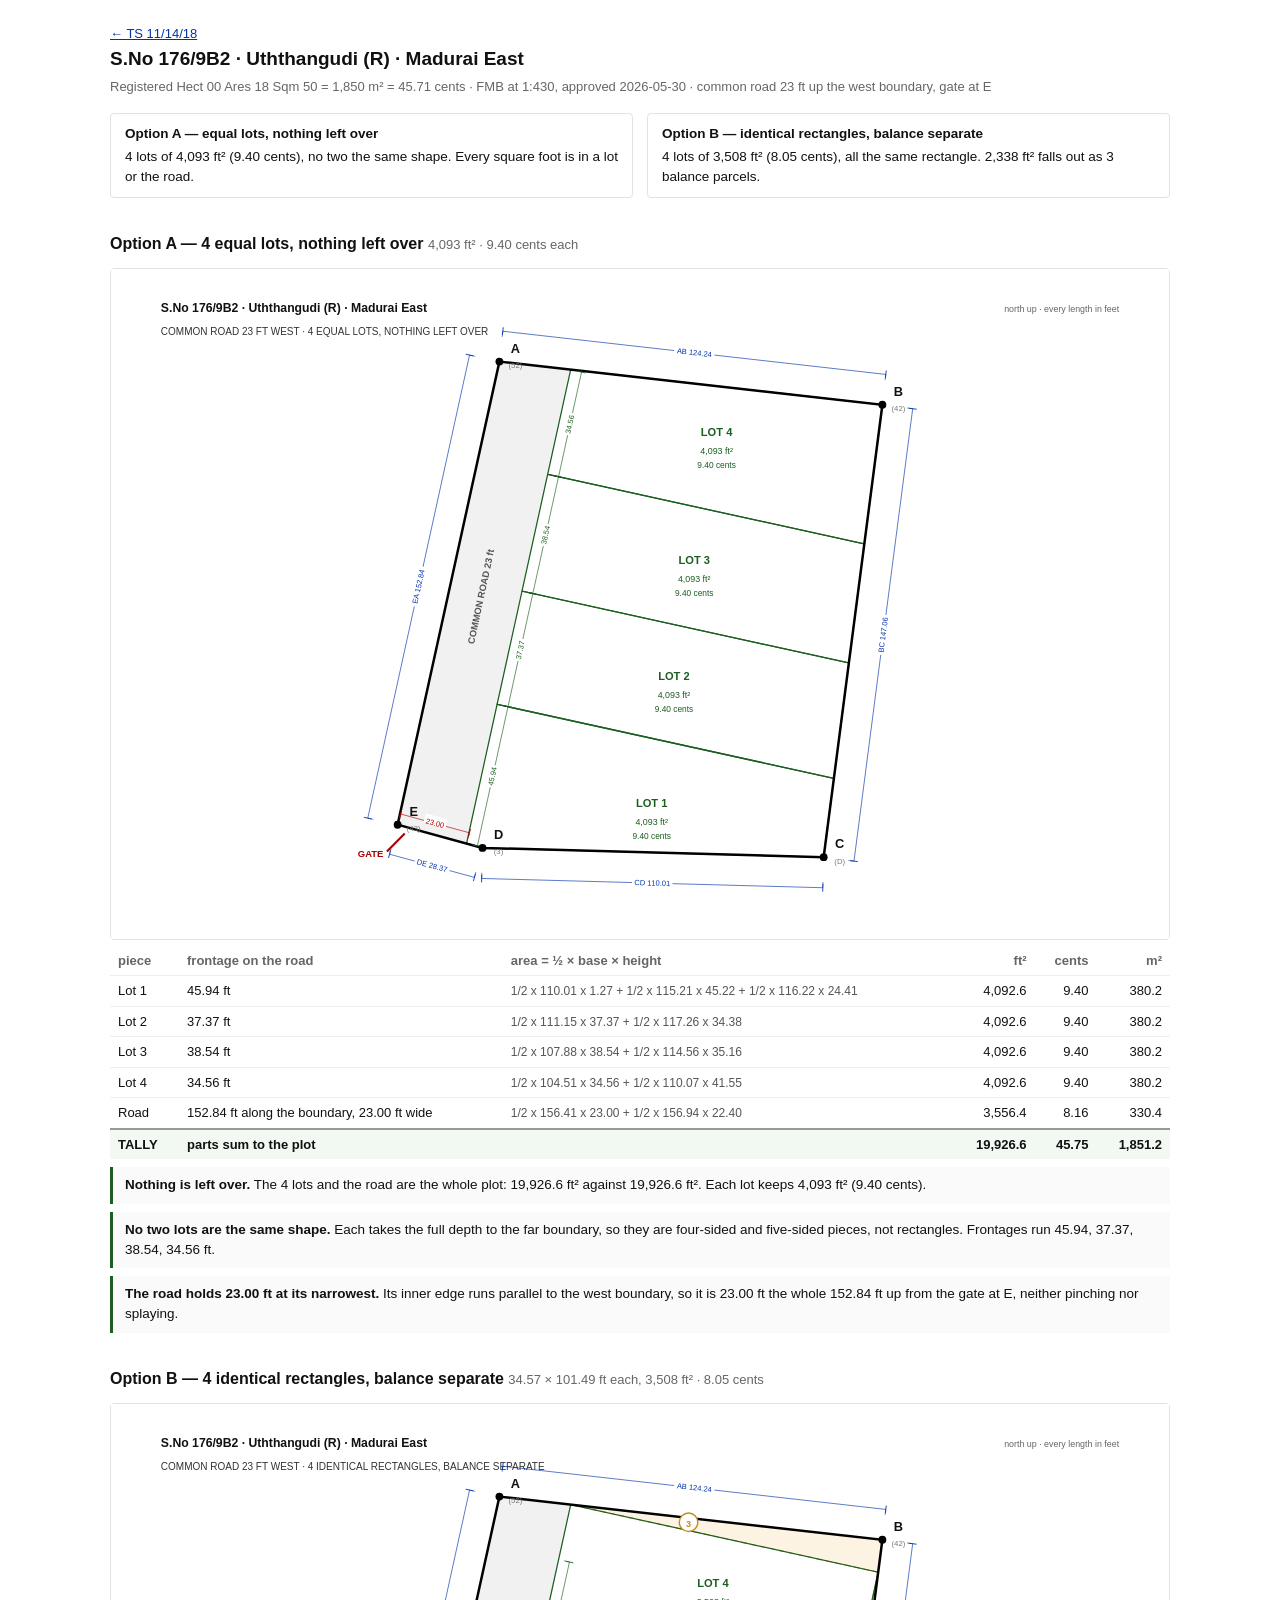
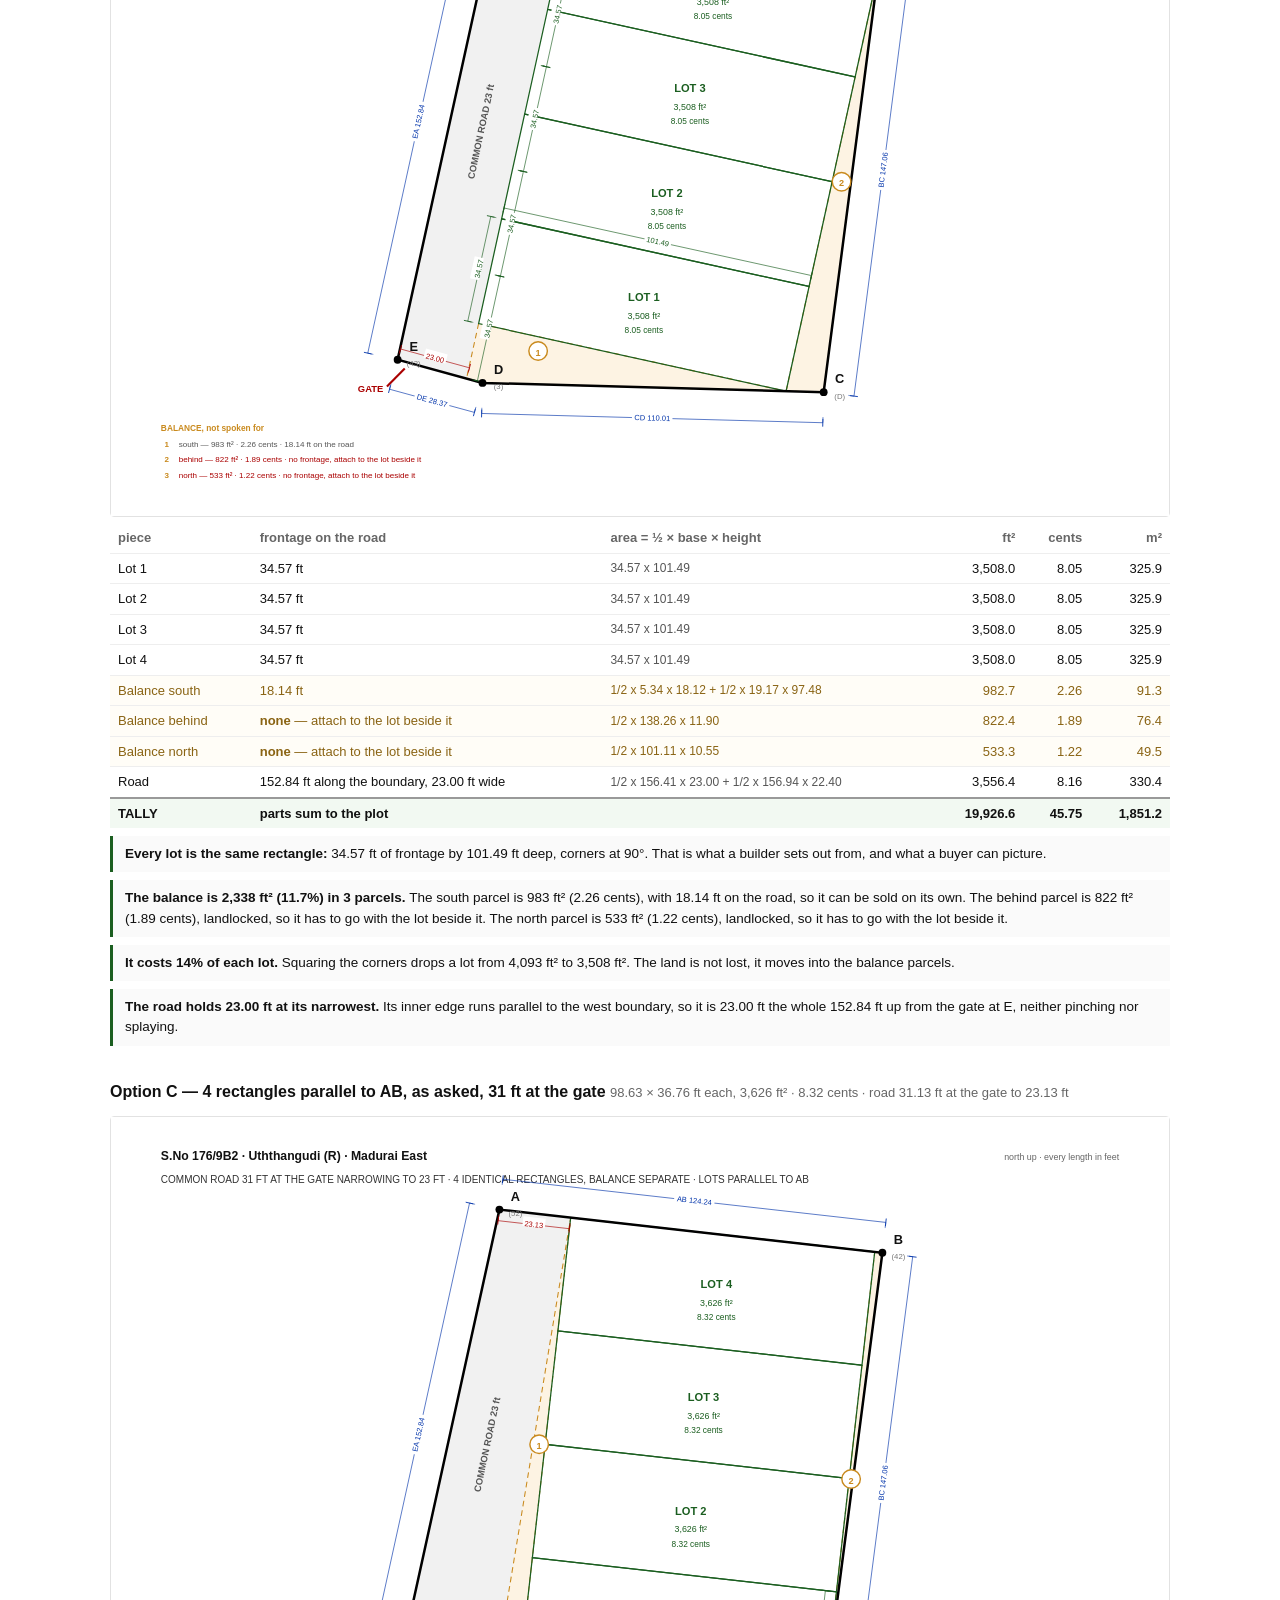
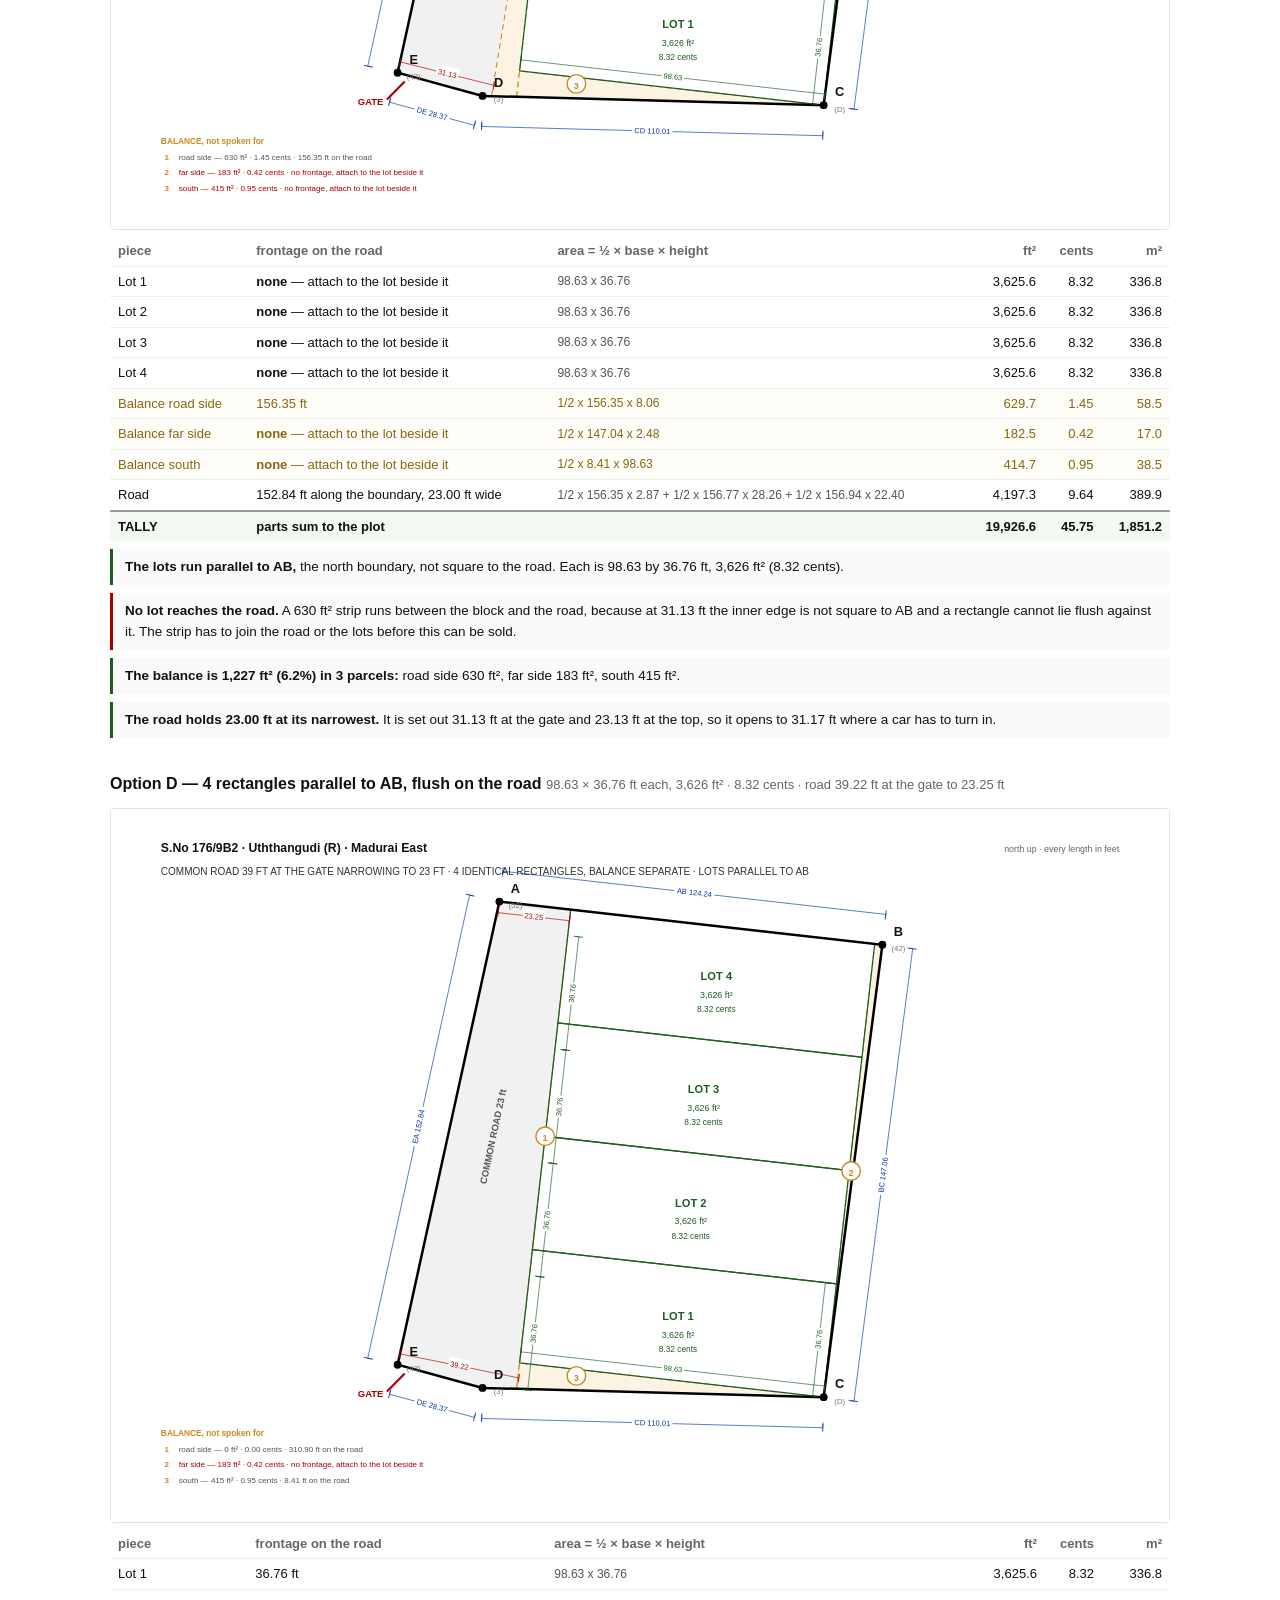
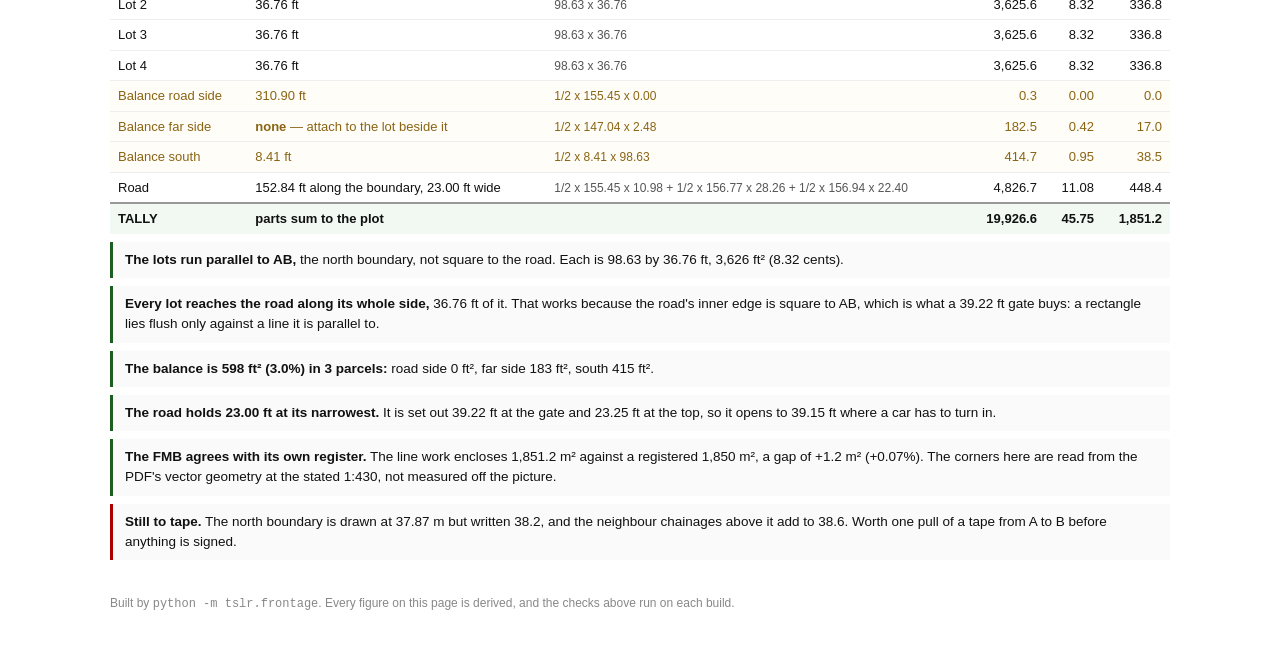
==== commit 182cdb90: "frontage: a tapered road, and lots set out parallel to another boundary Two new options. The road ma" ====
--- a/site/176-9B2.html
+++ b/site/176-9B2.html
@@ -217,12 +217,18 @@
 <line x1="127.13" y1="44.01" x2="128.70" y2="44.36" stroke="#1b5e20" stroke-width="0.15"/>
 <line x1="127.62" y1="44.12" x2="129.77" y2="44.59" stroke="#1b5e20" stroke-width="0.25"/>
 <g transform="rotate(-77.60 125.47 59.06)"><rect x="122.31" y="57.06" width="6.32" height="2.63" fill="white"/><text x="125.47" y="59.73" font-size="2.1060000000000003" text-anchor="middle" fill="#1b5e20" font-family="Helvetica,Arial,sans-serif">34.57</text></g>
+<line x1="100.15" y1="145.19" x2="106.61" y2="115.79" stroke="#1b5e20" stroke-width="0.18"/>
+<line x1="101.71" y1="145.53" x2="100.15" y2="145.19" stroke="#1b5e20" stroke-width="0.15"/>
+<line x1="99.07" y1="144.95" x2="101.22" y2="145.42" stroke="#1b5e20" stroke-width="0.25"/>
+<line x1="108.17" y1="116.13" x2="106.61" y2="115.79" stroke="#1b5e20" stroke-width="0.15"/>
+<line x1="105.53" y1="115.55" x2="107.68" y2="116.02" stroke="#1b5e20" stroke-width="0.25"/>
+<g transform="rotate(-77.60 103.38 130.49)"><rect x="100.22" y="128.49" width="6.32" height="2.63" fill="white"/><text x="103.38" y="131.16" font-size="2.1060000000000003" text-anchor="middle" fill="#1b5e20" font-family="Helvetica,Arial,sans-serif">34.57</text></g>
 <line x1="110.33" y1="113.41" x2="196.64" y2="132.38" stroke="#1b5e20" stroke-width="0.18"/>
 <line x1="109.98" y1="114.97" x2="110.33" y2="113.41" stroke="#1b5e20" stroke-width="0.15"/>
 <line x1="110.56" y1="112.33" x2="110.09" y2="114.48" stroke="#1b5e20" stroke-width="0.25"/>
 <line x1="196.30" y1="133.94" x2="196.64" y2="132.38" stroke="#1b5e20" stroke-width="0.15"/>
 <line x1="196.88" y1="131.31" x2="196.41" y2="133.45" stroke="#1b5e20" stroke-width="0.25"/>
-<g transform="rotate(12.40 153.49 122.89)"><rect x="145.90" y="120.89" width="15.16" height="2.63" fill="white"/><text x="153.49" y="123.57" font-size="2.1060000000000003" text-anchor="middle" fill="#1b5e20" font-family="Helvetica,Arial,sans-serif">depth 101.49</text></g>
+<g transform="rotate(12.40 153.49 122.89)"><rect x="149.69" y="120.89" width="7.58" height="2.63" fill="white"/><text x="153.49" y="123.57" font-size="2.1060000000000003" text-anchor="middle" fill="#1b5e20" font-family="Helvetica,Arial,sans-serif">101.49</text></g>
 <line x1="81.28" y1="152.99" x2="100.63" y2="158.28" stroke="#a00" stroke-width="0.18"/>
 <line x1="80.86" y1="154.53" x2="81.28" y2="152.99" stroke="#a00" stroke-width="0.15"/>
 <line x1="81.57" y1="151.93" x2="80.99" y2="154.05" stroke="#a00" stroke-width="0.25"/>
@@ -282,6 +288,274 @@
     <td class="n">1,851.2</td></tr></tfoot>
 </table>
 <p class="note"><b>Every lot is the same rectangle:</b> 34.57 ft of frontage by 101.49 ft deep, corners at 90°. That is what a builder sets out from, and what a buyer can picture.</p><p class="note"><b>The balance is 2,338 ft² (11.7%) in 3 parcels.</b> The south parcel is 983 ft² (2.26 cents), with 18.14 ft on the road, so it can be sold on its own. The behind parcel is 822 ft² (1.89 cents), landlocked, so it has to go with the lot beside it. The north parcel is 533 ft² (1.22 cents), landlocked, so it has to go with the lot beside it.</p><p class="note"><b>It costs 14% of each lot.</b> Squaring the corners drops a lot from 4,093 ft² to 3,508 ft². The land is not lost, it moves into the balance parcels.</p><p class="note"><b>The road holds 23.00 ft at its narrowest.</b> Its inner edge runs parallel to the west boundary, so it is 23.00 ft the whole 152.84 ft up from the gate at E, neither pinching nor splaying.</p>
+<h2>Option C — 4 rectangles parallel to AB, as asked, 31 ft at the gate <small>98.63 × 36.76 ft each, 3,626 ft² · 8.32 cents · road 31.13 ft at the gate to 23.13 ft</small></h2>
+<figure><svg xmlns="http://www.w3.org/2000/svg"  viewBox="0 0 297.0 200">
+<rect width="100%" height="100%" fill="white"/>
+<text x="14.00" y="12.00" font-size="3.4320000000000004" text-anchor="start" fill="#111" font-family="Helvetica,Arial,sans-serif" font-weight="bold">S.No 176/9B2 · Uththangudi (R) · Madurai East</text>
+<text x="283.00" y="12.00" font-size="2.4960000000000004" text-anchor="end" fill="#666" font-family="Helvetica,Arial,sans-serif" font-weight="normal">north up · every length in feet</text>
+<text x="14.00" y="18.50" font-size="2.8080000000000003" text-anchor="start" fill="#333" font-family="Helvetica,Arial,sans-serif" font-weight="normal">COMMON ROAD 31 FT AT THE GATE NARROWING TO 23 FT · 4 IDENTICAL RECTANGLES, BALANCE SEPARATE · LOTS PARALLEL TO AB</text>
+<path d="M 129.041,28.255 L 106.805,162.583 L 104.286,162.514 L 80.457,156.000 L 109.029,26.000 Z" fill="#f1f1f1" stroke="none" stroke-width="0.45"/>
+<path d="M 106.805,162.583 L 129.041,28.255 L 129.041,28.255 L 114.704,155.497 L 114.704,155.497 L 114.704,155.497 L 114.704,155.497 L 114.704,155.497 L 114.704,155.497 L 114.704,155.497 L 114.704,155.497 L 114.704,155.497 L 114.704,155.497 L 114.704,155.497 L 114.704,155.497 L 114.704,155.497 L 114.704,155.497 L 114.704,155.497 L 114.704,155.497 L 114.704,155.497 L 113.884,162.775 L 106.805,162.583 Z" fill="#fdf3e3" stroke="#c98a1e" stroke-width="0.3" stroke-dasharray="1.6 1.1"/>
+<path d="M 200.057,165.114 L 214.394,37.872 L 214.394,37.872 L 216.543,38.114 L 216.543,38.114 L 200.057,165.114 Z" fill="#fdf3e3" stroke="#c98a1e" stroke-width="0.3" stroke-dasharray="1.6 1.1"/>
+<path d="M 113.884,162.775 L 114.704,155.497 L 200.057,165.114 Z" fill="#fdf3e3" stroke="#c98a1e" stroke-width="0.3" stroke-dasharray="1.6 1.1"/>
+<path d="M 114.704,155.497 L 200.057,165.114 L 203.641,133.304 L 118.288,123.686 Z" fill="none" stroke="#1b5e20" stroke-width="0.35"/>
+<path d="M 118.288,123.686 L 203.641,133.304 L 207.226,101.493 L 121.872,91.876 Z" fill="none" stroke="#1b5e20" stroke-width="0.35"/>
+<path d="M 121.872,91.876 L 207.226,101.493 L 210.810,69.683 L 125.456,60.065 Z" fill="none" stroke="#1b5e20" stroke-width="0.35"/>
+<path d="M 125.456,60.065 L 210.810,69.683 L 214.394,37.872 L 129.041,28.255 Z" fill="none" stroke="#1b5e20" stroke-width="0.35"/>
+<path d="M 109.029,26.000 L 216.543,38.114 L 200.057,165.114 L 104.286,162.514 L 80.457,156.000 Z" fill="none" stroke="#000" stroke-width="0.7"/>
+<line x1="109.99" y1="17.47" x2="217.50" y2="29.59" stroke="#0033aa" stroke-width="0.18"/>
+<line x1="109.81" y1="19.06" x2="109.99" y2="17.47" stroke="#0033aa" stroke-width="0.15"/>
+<line x1="110.11" y1="16.38" x2="109.87" y2="18.57" stroke="#0033aa" stroke-width="0.25"/>
+<line x1="217.32" y1="31.18" x2="217.50" y2="29.59" stroke="#0033aa" stroke-width="0.15"/>
+<line x1="217.63" y1="28.50" x2="217.38" y2="30.68" stroke="#0033aa" stroke-width="0.25"/>
+<g transform="rotate(6.43 163.75 23.53)"><rect x="158.06" y="21.53" width="11.37" height="2.63" fill="white"/><text x="163.75" y="24.21" font-size="2.1060000000000003" text-anchor="middle" fill="#0033aa" font-family="Helvetica,Arial,sans-serif">AB 124.24</text></g>
+<line x1="225.05" y1="39.22" x2="208.57" y2="166.22" stroke="#0033aa" stroke-width="0.18"/>
+<line x1="223.46" y1="39.01" x2="225.05" y2="39.22" stroke="#0033aa" stroke-width="0.15"/>
+<line x1="226.14" y1="39.36" x2="223.96" y2="39.08" stroke="#0033aa" stroke-width="0.25"/>
+<line x1="206.98" y1="166.01" x2="208.57" y2="166.22" stroke="#0033aa" stroke-width="0.15"/>
+<line x1="209.66" y1="166.36" x2="207.47" y2="166.08" stroke="#0033aa" stroke-width="0.25"/>
+<g transform="rotate(277.40 216.81 102.72)"><rect x="211.12" y="100.72" width="11.37" height="2.63" fill="white"/><text x="216.81" y="103.39" font-size="2.1060000000000003" text-anchor="middle" fill="#0033aa" font-family="Helvetica,Arial,sans-serif">BC 147.06</text></g>
+<line x1="199.82" y1="173.69" x2="104.05" y2="171.09" stroke="#0033aa" stroke-width="0.18"/>
+<line x1="199.87" y1="172.09" x2="199.82" y2="173.69" stroke="#0033aa" stroke-width="0.15"/>
+<line x1="199.79" y1="174.79" x2="199.85" y2="172.59" stroke="#0033aa" stroke-width="0.25"/>
+<line x1="104.10" y1="169.49" x2="104.05" y2="171.09" stroke="#0033aa" stroke-width="0.15"/>
+<line x1="104.02" y1="172.19" x2="104.08" y2="169.99" stroke="#0033aa" stroke-width="0.25"/>
+<g transform="rotate(1.56 151.94 172.39)"><rect x="146.25" y="170.39" width="11.37" height="2.63" fill="white"/><text x="151.94" y="173.07" font-size="2.1060000000000003" text-anchor="middle" fill="#0033aa" font-family="Helvetica,Arial,sans-serif">CD 110.01</text></g>
+<line x1="102.02" y1="170.79" x2="78.19" y2="164.28" stroke="#0033aa" stroke-width="0.18"/>
+<line x1="102.45" y1="169.25" x2="102.02" y2="170.79" stroke="#0033aa" stroke-width="0.15"/>
+<line x1="101.73" y1="171.85" x2="102.31" y2="169.73" stroke="#0033aa" stroke-width="0.25"/>
+<line x1="78.62" y1="162.73" x2="78.19" y2="164.28" stroke="#0033aa" stroke-width="0.15"/>
+<line x1="77.90" y1="165.34" x2="78.48" y2="163.22" stroke="#0033aa" stroke-width="0.25"/>
+<g transform="rotate(15.29 90.11 167.53)"><rect x="85.05" y="165.53" width="10.11" height="2.63" fill="white"/><text x="90.11" y="168.21" font-size="2.1060000000000003" text-anchor="middle" fill="#0033aa" font-family="Helvetica,Arial,sans-serif">DE 28.37</text></g>
+<line x1="72.08" y1="154.16" x2="100.65" y2="24.16" stroke="#0033aa" stroke-width="0.18"/>
+<line x1="73.64" y1="154.50" x2="72.08" y2="154.16" stroke="#0033aa" stroke-width="0.15"/>
+<line x1="71.00" y1="153.92" x2="73.15" y2="154.39" stroke="#0033aa" stroke-width="0.25"/>
+<line x1="102.21" y1="24.50" x2="100.65" y2="24.16" stroke="#0033aa" stroke-width="0.15"/>
+<line x1="99.57" y1="23.92" x2="101.72" y2="24.39" stroke="#0033aa" stroke-width="0.25"/>
+<g transform="rotate(-77.60 86.36 89.16)"><rect x="80.68" y="87.16" width="11.37" height="2.63" fill="white"/><text x="86.36" y="89.83" font-size="2.1060000000000003" text-anchor="middle" fill="#0033aa" font-family="Helvetica,Arial,sans-serif">EA 152.84</text></g>
+<line x1="115.05" y1="152.40" x2="200.41" y2="162.01" stroke="#1b5e20" stroke-width="0.18"/>
+<line x1="114.87" y1="153.99" x2="115.05" y2="152.40" stroke="#1b5e20" stroke-width="0.15"/>
+<line x1="115.18" y1="151.30" x2="114.93" y2="153.49" stroke="#1b5e20" stroke-width="0.25"/>
+<line x1="200.23" y1="163.60" x2="200.41" y2="162.01" stroke="#1b5e20" stroke-width="0.15"/>
+<line x1="200.53" y1="160.92" x2="200.28" y2="163.11" stroke="#1b5e20" stroke-width="0.25"/>
+<g transform="rotate(6.43 157.73 157.21)"><rect x="154.57" y="155.20" width="6.32" height="2.63" fill="white"/><text x="157.73" y="157.88" font-size="2.1060000000000003" text-anchor="middle" fill="#1b5e20" font-family="Helvetica,Arial,sans-serif">98.63</text></g>
+<line x1="196.96" y1="164.76" x2="200.54" y2="132.95" stroke="#1b5e20" stroke-width="0.18"/>
+<line x1="198.55" y1="164.94" x2="196.96" y2="164.76" stroke="#1b5e20" stroke-width="0.15"/>
+<line x1="195.86" y1="164.64" x2="198.05" y2="164.89" stroke="#1b5e20" stroke-width="0.25"/>
+<line x1="202.13" y1="133.13" x2="200.54" y2="132.95" stroke="#1b5e20" stroke-width="0.15"/>
+<line x1="199.45" y1="132.83" x2="201.63" y2="133.08" stroke="#1b5e20" stroke-width="0.25"/>
+<g transform="rotate(-83.57 198.75 148.86)"><rect x="195.59" y="146.86" width="6.32" height="2.63" fill="white"/><text x="198.75" y="149.53" font-size="2.1060000000000003" text-anchor="middle" fill="#1b5e20" font-family="Helvetica,Arial,sans-serif">36.76</text></g>
+<line x1="81.21" y1="152.97" x2="107.56" y2="159.56" stroke="#a00" stroke-width="0.18"/>
+<line x1="80.83" y1="154.53" x2="81.21" y2="152.97" stroke="#a00" stroke-width="0.15"/>
+<line x1="81.48" y1="151.91" x2="80.95" y2="154.04" stroke="#a00" stroke-width="0.25"/>
+<line x1="107.17" y1="161.11" x2="107.56" y2="159.56" stroke="#a00" stroke-width="0.15"/>
+<line x1="107.83" y1="158.49" x2="107.29" y2="160.62" stroke="#a00" stroke-width="0.25"/>
+<g transform="rotate(14.03 94.39 156.26)"><rect x="91.23" y="154.26" width="6.32" height="2.63" fill="white"/><text x="94.39" y="156.94" font-size="2.1060000000000003" text-anchor="middle" fill="#a00" font-family="Helvetica,Arial,sans-serif">31.13</text></g>
+<line x1="108.68" y1="29.10" x2="128.69" y2="31.36" stroke="#a00" stroke-width="0.18"/>
+<line x1="108.86" y1="27.51" x2="108.68" y2="29.10" stroke="#a00" stroke-width="0.15"/>
+<line x1="108.80" y1="28.01" x2="108.56" y2="30.19" stroke="#a00" stroke-width="0.25"/>
+<line x1="128.87" y1="29.77" x2="128.69" y2="31.36" stroke="#a00" stroke-width="0.15"/>
+<line x1="128.81" y1="30.26" x2="128.57" y2="32.45" stroke="#a00" stroke-width="0.25"/>
+<g transform="rotate(6.43 118.69 30.23)"><rect x="115.53" y="28.23" width="6.32" height="2.63" fill="white"/><text x="118.69" y="30.90" font-size="2.1060000000000003" text-anchor="middle" fill="#a00" font-family="Helvetica,Arial,sans-serif">23.13</text></g>
+<text x="159.17" y="143.40" font-size="3.12" text-anchor="middle" fill="#1b5e20" font-family="Helvetica,Arial,sans-serif" font-weight="bold">LOT 1</text>
+<text x="159.17" y="148.40" font-size="2.4960000000000004" text-anchor="middle" fill="#1b5e20" font-family="Helvetica,Arial,sans-serif" font-weight="normal">3,626 ft²</text>
+<text x="159.17" y="152.40" font-size="2.34" text-anchor="middle" fill="#1b5e20" font-family="Helvetica,Arial,sans-serif" font-weight="normal">8.32 cents</text>
+<text x="162.76" y="111.59" font-size="3.12" text-anchor="middle" fill="#1b5e20" font-family="Helvetica,Arial,sans-serif" font-weight="bold">LOT 2</text>
+<text x="162.76" y="116.59" font-size="2.4960000000000004" text-anchor="middle" fill="#1b5e20" font-family="Helvetica,Arial,sans-serif" font-weight="normal">3,626 ft²</text>
+<text x="162.76" y="120.59" font-size="2.34" text-anchor="middle" fill="#1b5e20" font-family="Helvetica,Arial,sans-serif" font-weight="normal">8.32 cents</text>
+<text x="166.34" y="79.78" font-size="3.12" text-anchor="middle" fill="#1b5e20" font-family="Helvetica,Arial,sans-serif" font-weight="bold">LOT 3</text>
+<text x="166.34" y="84.78" font-size="2.4960000000000004" text-anchor="middle" fill="#1b5e20" font-family="Helvetica,Arial,sans-serif" font-weight="normal">3,626 ft²</text>
+<text x="166.34" y="88.78" font-size="2.34" text-anchor="middle" fill="#1b5e20" font-family="Helvetica,Arial,sans-serif" font-weight="normal">8.32 cents</text>
+<text x="169.93" y="47.97" font-size="3.12" text-anchor="middle" fill="#1b5e20" font-family="Helvetica,Arial,sans-serif" font-weight="bold">LOT 4</text>
+<text x="169.93" y="52.97" font-size="2.4960000000000004" text-anchor="middle" fill="#1b5e20" font-family="Helvetica,Arial,sans-serif" font-weight="normal">3,626 ft²</text>
+<text x="169.93" y="56.97" font-size="2.34" text-anchor="middle" fill="#1b5e20" font-family="Helvetica,Arial,sans-serif" font-weight="normal">8.32 cents</text>
+<circle cx="120.19" cy="91.88" r="2.6" fill="#fff" stroke="#c98a1e" stroke-width="0.4"/>
+<text x="120.19" y="93.18" font-size="2.574" text-anchor="middle" fill="#c98a1e" font-family="Helvetica,Arial,sans-serif" font-weight="bold">1</text>
+<circle cx="207.76" cy="101.61" r="2.6" fill="#fff" stroke="#c98a1e" stroke-width="0.4"/>
+<text x="207.76" y="102.91" font-size="2.574" text-anchor="middle" fill="#c98a1e" font-family="Helvetica,Arial,sans-serif" font-weight="bold">2</text>
+<circle cx="130.65" cy="159.14" r="2.6" fill="#fff" stroke="#c98a1e" stroke-width="0.4"/>
+<text x="130.65" y="160.44" font-size="2.574" text-anchor="middle" fill="#c98a1e" font-family="Helvetica,Arial,sans-serif" font-weight="bold">3</text>
+<text x="14.00" y="176.00" font-size="2.34" text-anchor="start" fill="#c98a1e" font-family="Helvetica,Arial,sans-serif" font-weight="bold">BALANCE, not spoken for</text>
+<text x="15.00" y="180.40" font-size="2.262" text-anchor="start" fill="#c98a1e" font-family="Helvetica,Arial,sans-serif" font-weight="bold">1</text>
+<text x="19.00" y="180.40" font-size="2.262" text-anchor="start" fill="#555" font-family="Helvetica,Arial,sans-serif" font-weight="normal">road side — 630 ft² · 1.45 cents · 156.35 ft on the road</text>
+<text x="15.00" y="184.80" font-size="2.262" text-anchor="start" fill="#c98a1e" font-family="Helvetica,Arial,sans-serif" font-weight="bold">2</text>
+<text x="19.00" y="184.80" font-size="2.262" text-anchor="start" fill="#a00" font-family="Helvetica,Arial,sans-serif" font-weight="normal">far side — 183 ft² · 0.42 cents · no frontage, attach to the lot beside it</text>
+<text x="15.00" y="189.20" font-size="2.262" text-anchor="start" fill="#c98a1e" font-family="Helvetica,Arial,sans-serif" font-weight="bold">3</text>
+<text x="19.00" y="189.20" font-size="2.262" text-anchor="start" fill="#a00" font-family="Helvetica,Arial,sans-serif" font-weight="normal">south — 415 ft² · 0.95 cents · no frontage, attach to the lot beside it</text>
+<g transform="rotate(-78.00 106.48 92.13)"><text x="106.48" y="92.13" font-size="2.652" text-anchor="middle" fill="#555" font-family="Helvetica,Arial,sans-serif" font-weight="bold">COMMON ROAD 23 ft</text></g>
+<text x="76.46" y="165.00" font-size="2.652" text-anchor="end" fill="#a00" font-family="Helvetica,Arial,sans-serif" font-weight="bold">GATE</text>
+<line x1="77.46" y1="163.50" x2="82.46" y2="158.50" stroke="#a00" stroke-width="0.6"/>
+<circle cx="109.03" cy="26.00" r="1.1" fill="#000"/>
+<text x="113.53" y="23.50" font-size="3.5879999999999996" text-anchor="middle" fill="#111" font-family="Helvetica,Arial,sans-serif" font-weight="bold">A</text>
+<text x="113.53" y="27.80" font-size="2.1839999999999997" text-anchor="middle" fill="#777" font-family="Helvetica,Arial,sans-serif" font-weight="normal">(52)</text>
+<circle cx="216.54" cy="38.11" r="1.1" fill="#000"/>
+<text x="221.04" y="35.61" font-size="3.5879999999999996" text-anchor="middle" fill="#111" font-family="Helvetica,Arial,sans-serif" font-weight="bold">B</text>
+<text x="221.04" y="39.91" font-size="2.1839999999999997" text-anchor="middle" fill="#777" font-family="Helvetica,Arial,sans-serif" font-weight="normal">(42)</text>
+<circle cx="200.06" cy="165.11" r="1.1" fill="#000"/>
+<text x="204.56" y="162.61" font-size="3.5879999999999996" text-anchor="middle" fill="#111" font-family="Helvetica,Arial,sans-serif" font-weight="bold">C</text>
+<text x="204.56" y="166.91" font-size="2.1839999999999997" text-anchor="middle" fill="#777" font-family="Helvetica,Arial,sans-serif" font-weight="normal">(D)</text>
+<circle cx="104.29" cy="162.51" r="1.1" fill="#000"/>
+<text x="108.79" y="160.01" font-size="3.5879999999999996" text-anchor="middle" fill="#111" font-family="Helvetica,Arial,sans-serif" font-weight="bold">D</text>
+<text x="108.79" y="164.31" font-size="2.1839999999999997" text-anchor="middle" fill="#777" font-family="Helvetica,Arial,sans-serif" font-weight="normal">(3)</text>
+<circle cx="80.46" cy="156.00" r="1.1" fill="#000"/>
+<text x="84.96" y="153.50" font-size="3.5879999999999996" text-anchor="middle" fill="#111" font-family="Helvetica,Arial,sans-serif" font-weight="bold">E</text>
+<text x="84.96" y="157.80" font-size="2.1839999999999997" text-anchor="middle" fill="#777" font-family="Helvetica,Arial,sans-serif" font-weight="normal">(43)</text>
+</svg></figure>
+<table>
+  <thead><tr><th>piece</th><th>frontage on the road</th><th>area = ½ × base × height</th>
+    <th class="n">ft²</th><th class="n">cents</th><th class="n">m²</th></tr></thead>
+  <tbody><tr><td>Lot 1</td><td><b>none</b> — attach to the lot beside it</td><td class="why">98.63 x 36.76</td><td class="n">3,625.6</td><td class="n">8.32</td><td class="n">336.8</td></tr><tr><td>Lot 2</td><td><b>none</b> — attach to the lot beside it</td><td class="why">98.63 x 36.76</td><td class="n">3,625.6</td><td class="n">8.32</td><td class="n">336.8</td></tr><tr><td>Lot 3</td><td><b>none</b> — attach to the lot beside it</td><td class="why">98.63 x 36.76</td><td class="n">3,625.6</td><td class="n">8.32</td><td class="n">336.8</td></tr><tr><td>Lot 4</td><td><b>none</b> — attach to the lot beside it</td><td class="why">98.63 x 36.76</td><td class="n">3,625.6</td><td class="n">8.32</td><td class="n">336.8</td></tr><tr class='bal'><td>Balance road side</td><td>156.35 ft</td><td class="why">1/2 x 156.35 x 8.06</td><td class="n">629.7</td><td class="n">1.45</td><td class="n">58.5</td></tr><tr class='bal'><td>Balance far side</td><td><b>none</b> — attach to the lot beside it</td><td class="why">1/2 x 147.04 x 2.48</td><td class="n">182.5</td><td class="n">0.42</td><td class="n">17.0</td></tr><tr class='bal'><td>Balance south</td><td><b>none</b> — attach to the lot beside it</td><td class="why">1/2 x 8.41 x 98.63</td><td class="n">414.7</td><td class="n">0.95</td><td class="n">38.5</td></tr><tr><td>Road</td><td>152.84 ft along the boundary, 23.00 ft wide</td><td class="why">1/2 x 156.35 x 2.87 + 1/2 x 156.77 x 28.26 + 1/2 x 156.94 x 22.40</td><td class="n">4,197.3</td><td class="n">9.64</td><td class="n">389.9</td></tr></tbody>
+  <tfoot><tr><td>TALLY</td><td>parts sum to the plot</td><td></td>
+    <td class="n">19,926.6</td><td class="n">45.75</td>
+    <td class="n">1,851.2</td></tr></tfoot>
+</table>
+<p class="note"><b>The lots run parallel to AB,</b> the north boundary, not square to the road. Each is 98.63 by 36.76 ft, 3,626 ft² (8.32 cents).</p><p class="note warn"><b>No lot reaches the road.</b> A 630 ft² strip runs between the block and the road, because at 31.13 ft the inner edge is not square to AB and a rectangle cannot lie flush against it. The strip has to join the road or the lots before this can be sold.</p><p class="note"><b>The balance is 1,227 ft² (6.2%) in 3 parcels:</b> road side 630 ft², far side 183 ft², south 415 ft².</p><p class="note"><b>The road holds 23.00 ft at its narrowest.</b> It is set out 31.13 ft at the gate and 23.13 ft at the top, so it opens to 31.17 ft where a car has to turn in.</p>
+<h2>Option D — 4 rectangles parallel to AB, flush on the road <small>98.63 × 36.76 ft each, 3,626 ft² · 8.32 cents · road 39.22 ft at the gate to 23.25 ft</small></h2>
+<figure><svg xmlns="http://www.w3.org/2000/svg"  viewBox="0 0 297.0 200">
+<rect width="100%" height="100%" fill="white"/>
+<text x="14.00" y="12.00" font-size="3.4320000000000004" text-anchor="start" fill="#111" font-family="Helvetica,Arial,sans-serif" font-weight="bold">S.No 176/9B2 · Uththangudi (R) · Madurai East</text>
+<text x="283.00" y="12.00" font-size="2.4960000000000004" text-anchor="end" fill="#666" font-family="Helvetica,Arial,sans-serif" font-weight="normal">north up · every length in feet</text>
+<text x="14.00" y="18.50" font-size="2.8080000000000003" text-anchor="start" fill="#333" font-family="Helvetica,Arial,sans-serif" font-weight="normal">COMMON ROAD 39 FT AT THE GATE NARROWING TO 23 FT · 4 IDENTICAL RECTANGLES, BALANCE SEPARATE · LOTS PARALLEL TO AB</text>
+<path d="M 129.041,28.255 L 113.880,162.775 L 104.286,162.514 L 80.457,156.000 L 109.029,26.000 Z" fill="#f1f1f1" stroke="none" stroke-width="0.45"/>
+<path d="M 113.880,162.775 L 129.041,28.255 L 129.041,28.255 L 114.704,155.497 L 114.704,155.497 L 114.704,155.497 L 114.704,155.497 L 114.704,155.497 L 114.704,155.497 L 114.704,155.497 L 114.704,155.497 L 114.704,155.497 L 114.704,155.497 L 114.704,155.497 L 114.704,155.497 L 114.704,155.497 L 114.704,155.497 L 114.704,155.497 L 114.704,155.497 L 114.704,155.497 L 113.884,162.775 L 113.880,162.775 Z" fill="#fdf3e3" stroke="#c98a1e" stroke-width="0.3" stroke-dasharray="1.6 1.1"/>
+<path d="M 200.057,165.114 L 214.394,37.872 L 216.543,38.114 L 200.057,165.114 Z" fill="#fdf3e3" stroke="#c98a1e" stroke-width="0.3" stroke-dasharray="1.6 1.1"/>
+<path d="M 113.884,162.775 L 114.704,155.497 L 200.057,165.114 Z" fill="#fdf3e3" stroke="#c98a1e" stroke-width="0.3" stroke-dasharray="1.6 1.1"/>
+<path d="M 114.704,155.497 L 200.057,165.114 L 203.641,133.304 L 118.288,123.686 Z" fill="none" stroke="#1b5e20" stroke-width="0.35"/>
+<path d="M 118.288,123.686 L 203.641,133.304 L 207.226,101.493 L 121.872,91.876 Z" fill="none" stroke="#1b5e20" stroke-width="0.35"/>
+<path d="M 121.872,91.876 L 207.226,101.493 L 210.810,69.683 L 125.456,60.065 Z" fill="none" stroke="#1b5e20" stroke-width="0.35"/>
+<path d="M 125.456,60.065 L 210.810,69.683 L 214.394,37.872 L 129.041,28.255 Z" fill="none" stroke="#1b5e20" stroke-width="0.35"/>
+<path d="M 109.029,26.000 L 216.543,38.114 L 200.057,165.114 L 104.286,162.514 L 80.457,156.000 Z" fill="none" stroke="#000" stroke-width="0.7"/>
+<line x1="109.99" y1="17.47" x2="217.50" y2="29.59" stroke="#0033aa" stroke-width="0.18"/>
+<line x1="109.81" y1="19.06" x2="109.99" y2="17.47" stroke="#0033aa" stroke-width="0.15"/>
+<line x1="110.11" y1="16.38" x2="109.87" y2="18.57" stroke="#0033aa" stroke-width="0.25"/>
+<line x1="217.32" y1="31.18" x2="217.50" y2="29.59" stroke="#0033aa" stroke-width="0.15"/>
+<line x1="217.63" y1="28.50" x2="217.38" y2="30.68" stroke="#0033aa" stroke-width="0.25"/>
+<g transform="rotate(6.43 163.75 23.53)"><rect x="158.06" y="21.53" width="11.37" height="2.63" fill="white"/><text x="163.75" y="24.21" font-size="2.1060000000000003" text-anchor="middle" fill="#0033aa" font-family="Helvetica,Arial,sans-serif">AB 124.24</text></g>
+<line x1="225.05" y1="39.22" x2="208.57" y2="166.22" stroke="#0033aa" stroke-width="0.18"/>
+<line x1="223.46" y1="39.01" x2="225.05" y2="39.22" stroke="#0033aa" stroke-width="0.15"/>
+<line x1="226.14" y1="39.36" x2="223.96" y2="39.08" stroke="#0033aa" stroke-width="0.25"/>
+<line x1="206.98" y1="166.01" x2="208.57" y2="166.22" stroke="#0033aa" stroke-width="0.15"/>
+<line x1="209.66" y1="166.36" x2="207.47" y2="166.08" stroke="#0033aa" stroke-width="0.25"/>
+<g transform="rotate(277.40 216.81 102.72)"><rect x="211.12" y="100.72" width="11.37" height="2.63" fill="white"/><text x="216.81" y="103.39" font-size="2.1060000000000003" text-anchor="middle" fill="#0033aa" font-family="Helvetica,Arial,sans-serif">BC 147.06</text></g>
+<line x1="199.82" y1="173.69" x2="104.05" y2="171.09" stroke="#0033aa" stroke-width="0.18"/>
+<line x1="199.87" y1="172.09" x2="199.82" y2="173.69" stroke="#0033aa" stroke-width="0.15"/>
+<line x1="199.79" y1="174.79" x2="199.85" y2="172.59" stroke="#0033aa" stroke-width="0.25"/>
+<line x1="104.10" y1="169.49" x2="104.05" y2="171.09" stroke="#0033aa" stroke-width="0.15"/>
+<line x1="104.02" y1="172.19" x2="104.08" y2="169.99" stroke="#0033aa" stroke-width="0.25"/>
+<g transform="rotate(1.56 151.94 172.39)"><rect x="146.25" y="170.39" width="11.37" height="2.63" fill="white"/><text x="151.94" y="173.07" font-size="2.1060000000000003" text-anchor="middle" fill="#0033aa" font-family="Helvetica,Arial,sans-serif">CD 110.01</text></g>
+<line x1="102.02" y1="170.79" x2="78.19" y2="164.28" stroke="#0033aa" stroke-width="0.18"/>
+<line x1="102.45" y1="169.25" x2="102.02" y2="170.79" stroke="#0033aa" stroke-width="0.15"/>
+<line x1="101.73" y1="171.85" x2="102.31" y2="169.73" stroke="#0033aa" stroke-width="0.25"/>
+<line x1="78.62" y1="162.73" x2="78.19" y2="164.28" stroke="#0033aa" stroke-width="0.15"/>
+<line x1="77.90" y1="165.34" x2="78.48" y2="163.22" stroke="#0033aa" stroke-width="0.25"/>
+<g transform="rotate(15.29 90.11 167.53)"><rect x="85.05" y="165.53" width="10.11" height="2.63" fill="white"/><text x="90.11" y="168.21" font-size="2.1060000000000003" text-anchor="middle" fill="#0033aa" font-family="Helvetica,Arial,sans-serif">DE 28.37</text></g>
+<line x1="72.08" y1="154.16" x2="100.65" y2="24.16" stroke="#0033aa" stroke-width="0.18"/>
+<line x1="73.64" y1="154.50" x2="72.08" y2="154.16" stroke="#0033aa" stroke-width="0.15"/>
+<line x1="71.00" y1="153.92" x2="73.15" y2="154.39" stroke="#0033aa" stroke-width="0.25"/>
+<line x1="102.21" y1="24.50" x2="100.65" y2="24.16" stroke="#0033aa" stroke-width="0.15"/>
+<line x1="99.57" y1="23.92" x2="101.72" y2="24.39" stroke="#0033aa" stroke-width="0.25"/>
+<g transform="rotate(-77.60 86.36 89.16)"><rect x="80.68" y="87.16" width="11.37" height="2.63" fill="white"/><text x="86.36" y="89.83" font-size="2.1060000000000003" text-anchor="middle" fill="#0033aa" font-family="Helvetica,Arial,sans-serif">EA 152.84</text></g>
+<line x1="116.98" y1="163.12" x2="120.57" y2="131.31" stroke="#1b5e20" stroke-width="0.18"/>
+<line x1="115.39" y1="162.94" x2="116.98" y2="163.12" stroke="#1b5e20" stroke-width="0.15"/>
+<line x1="115.89" y1="163.00" x2="118.07" y2="163.25" stroke="#1b5e20" stroke-width="0.25"/>
+<line x1="118.98" y1="131.13" x2="120.57" y2="131.31" stroke="#1b5e20" stroke-width="0.15"/>
+<line x1="119.47" y1="131.19" x2="121.66" y2="131.44" stroke="#1b5e20" stroke-width="0.25"/>
+<g transform="rotate(-83.57 118.77 147.22)"><rect x="115.61" y="145.22" width="6.32" height="2.63" fill="white"/><text x="118.77" y="147.89" font-size="2.1060000000000003" text-anchor="middle" fill="#1b5e20" font-family="Helvetica,Arial,sans-serif">36.76</text></g>
+<line x1="120.57" y1="131.31" x2="124.15" y2="99.50" stroke="#1b5e20" stroke-width="0.18"/>
+<line x1="118.98" y1="131.13" x2="120.57" y2="131.31" stroke="#1b5e20" stroke-width="0.15"/>
+<line x1="119.47" y1="131.19" x2="121.66" y2="131.44" stroke="#1b5e20" stroke-width="0.25"/>
+<line x1="122.56" y1="99.32" x2="124.15" y2="99.50" stroke="#1b5e20" stroke-width="0.15"/>
+<line x1="123.06" y1="99.38" x2="125.24" y2="99.63" stroke="#1b5e20" stroke-width="0.25"/>
+<g transform="rotate(-83.57 122.36 115.41)"><rect x="119.20" y="113.41" width="6.32" height="2.63" fill="white"/><text x="122.36" y="116.08" font-size="2.1060000000000003" text-anchor="middle" fill="#1b5e20" font-family="Helvetica,Arial,sans-serif">36.76</text></g>
+<line x1="124.15" y1="99.50" x2="127.74" y2="67.69" stroke="#1b5e20" stroke-width="0.18"/>
+<line x1="122.56" y1="99.32" x2="124.15" y2="99.50" stroke="#1b5e20" stroke-width="0.15"/>
+<line x1="123.06" y1="99.38" x2="125.24" y2="99.63" stroke="#1b5e20" stroke-width="0.25"/>
+<line x1="126.15" y1="67.51" x2="127.74" y2="67.69" stroke="#1b5e20" stroke-width="0.15"/>
+<line x1="126.64" y1="67.57" x2="128.83" y2="67.82" stroke="#1b5e20" stroke-width="0.25"/>
+<g transform="rotate(-83.57 125.94 83.60)"><rect x="122.78" y="81.60" width="6.32" height="2.63" fill="white"/><text x="125.94" y="84.27" font-size="2.1060000000000003" text-anchor="middle" fill="#1b5e20" font-family="Helvetica,Arial,sans-serif">36.76</text></g>
+<line x1="127.74" y1="67.69" x2="131.32" y2="35.88" stroke="#1b5e20" stroke-width="0.18"/>
+<line x1="126.15" y1="67.51" x2="127.74" y2="67.69" stroke="#1b5e20" stroke-width="0.15"/>
+<line x1="126.64" y1="67.57" x2="128.83" y2="67.82" stroke="#1b5e20" stroke-width="0.25"/>
+<line x1="129.73" y1="35.70" x2="131.32" y2="35.88" stroke="#1b5e20" stroke-width="0.15"/>
+<line x1="130.23" y1="35.76" x2="132.41" y2="36.01" stroke="#1b5e20" stroke-width="0.25"/>
+<g transform="rotate(-83.57 129.53 51.79)"><rect x="126.37" y="49.79" width="6.32" height="2.63" fill="white"/><text x="129.53" y="52.46" font-size="2.1060000000000003" text-anchor="middle" fill="#1b5e20" font-family="Helvetica,Arial,sans-serif">36.76</text></g>
+<line x1="115.05" y1="152.40" x2="200.41" y2="162.01" stroke="#1b5e20" stroke-width="0.18"/>
+<line x1="114.87" y1="153.99" x2="115.05" y2="152.40" stroke="#1b5e20" stroke-width="0.15"/>
+<line x1="115.18" y1="151.30" x2="114.93" y2="153.49" stroke="#1b5e20" stroke-width="0.25"/>
+<line x1="200.23" y1="163.60" x2="200.41" y2="162.01" stroke="#1b5e20" stroke-width="0.15"/>
+<line x1="200.53" y1="160.92" x2="200.28" y2="163.11" stroke="#1b5e20" stroke-width="0.25"/>
+<g transform="rotate(6.43 157.73 157.21)"><rect x="154.57" y="155.20" width="6.32" height="2.63" fill="white"/><text x="157.73" y="157.88" font-size="2.1060000000000003" text-anchor="middle" fill="#1b5e20" font-family="Helvetica,Arial,sans-serif">98.63</text></g>
+<line x1="196.96" y1="164.76" x2="200.54" y2="132.95" stroke="#1b5e20" stroke-width="0.18"/>
+<line x1="198.55" y1="164.94" x2="196.96" y2="164.76" stroke="#1b5e20" stroke-width="0.15"/>
+<line x1="195.86" y1="164.64" x2="198.05" y2="164.89" stroke="#1b5e20" stroke-width="0.25"/>
+<line x1="202.13" y1="133.13" x2="200.54" y2="132.95" stroke="#1b5e20" stroke-width="0.15"/>
+<line x1="199.45" y1="132.83" x2="201.63" y2="133.08" stroke="#1b5e20" stroke-width="0.25"/>
+<g transform="rotate(-83.57 198.75 148.86)"><rect x="195.59" y="146.86" width="6.32" height="2.63" fill="white"/><text x="198.75" y="149.53" font-size="2.1060000000000003" text-anchor="middle" fill="#1b5e20" font-family="Helvetica,Arial,sans-serif">36.76</text></g>
+<line x1="81.08" y1="152.94" x2="114.50" y2="159.72" stroke="#a00" stroke-width="0.18"/>
+<line x1="80.76" y1="154.51" x2="81.08" y2="152.94" stroke="#a00" stroke-width="0.15"/>
+<line x1="81.30" y1="151.86" x2="80.86" y2="154.02" stroke="#a00" stroke-width="0.25"/>
+<line x1="114.18" y1="161.29" x2="114.50" y2="159.72" stroke="#a00" stroke-width="0.15"/>
+<line x1="114.72" y1="158.64" x2="114.28" y2="160.80" stroke="#a00" stroke-width="0.25"/>
+<g transform="rotate(11.46 97.79 156.33)"><rect x="94.63" y="154.33" width="6.32" height="2.63" fill="white"/><text x="97.79" y="157.00" font-size="2.1060000000000003" text-anchor="middle" fill="#a00" font-family="Helvetica,Arial,sans-serif">39.22</text></g>
+<line x1="108.68" y1="29.10" x2="128.69" y2="31.36" stroke="#a00" stroke-width="0.18"/>
+<line x1="108.86" y1="27.51" x2="108.68" y2="29.10" stroke="#a00" stroke-width="0.15"/>
+<line x1="108.80" y1="28.01" x2="108.56" y2="30.19" stroke="#a00" stroke-width="0.25"/>
+<line x1="128.87" y1="29.77" x2="128.69" y2="31.36" stroke="#a00" stroke-width="0.15"/>
+<line x1="128.81" y1="30.26" x2="128.57" y2="32.45" stroke="#a00" stroke-width="0.25"/>
+<g transform="rotate(6.43 118.69 30.23)"><rect x="115.53" y="28.23" width="6.32" height="2.63" fill="white"/><text x="118.69" y="30.90" font-size="2.1060000000000003" text-anchor="middle" fill="#a00" font-family="Helvetica,Arial,sans-serif">23.25</text></g>
+<text x="159.17" y="143.40" font-size="3.12" text-anchor="middle" fill="#1b5e20" font-family="Helvetica,Arial,sans-serif" font-weight="bold">LOT 1</text>
+<text x="159.17" y="148.40" font-size="2.4960000000000004" text-anchor="middle" fill="#1b5e20" font-family="Helvetica,Arial,sans-serif" font-weight="normal">3,626 ft²</text>
+<text x="159.17" y="152.40" font-size="2.34" text-anchor="middle" fill="#1b5e20" font-family="Helvetica,Arial,sans-serif" font-weight="normal">8.32 cents</text>
+<text x="162.76" y="111.59" font-size="3.12" text-anchor="middle" fill="#1b5e20" font-family="Helvetica,Arial,sans-serif" font-weight="bold">LOT 2</text>
+<text x="162.76" y="116.59" font-size="2.4960000000000004" text-anchor="middle" fill="#1b5e20" font-family="Helvetica,Arial,sans-serif" font-weight="normal">3,626 ft²</text>
+<text x="162.76" y="120.59" font-size="2.34" text-anchor="middle" fill="#1b5e20" font-family="Helvetica,Arial,sans-serif" font-weight="normal">8.32 cents</text>
+<text x="166.34" y="79.78" font-size="3.12" text-anchor="middle" fill="#1b5e20" font-family="Helvetica,Arial,sans-serif" font-weight="bold">LOT 3</text>
+<text x="166.34" y="84.78" font-size="2.4960000000000004" text-anchor="middle" fill="#1b5e20" font-family="Helvetica,Arial,sans-serif" font-weight="normal">3,626 ft²</text>
+<text x="166.34" y="88.78" font-size="2.34" text-anchor="middle" fill="#1b5e20" font-family="Helvetica,Arial,sans-serif" font-weight="normal">8.32 cents</text>
+<text x="169.93" y="47.97" font-size="3.12" text-anchor="middle" fill="#1b5e20" font-family="Helvetica,Arial,sans-serif" font-weight="bold">LOT 4</text>
+<text x="169.93" y="52.97" font-size="2.4960000000000004" text-anchor="middle" fill="#1b5e20" font-family="Helvetica,Arial,sans-serif" font-weight="normal">3,626 ft²</text>
+<text x="169.93" y="56.97" font-size="2.34" text-anchor="middle" fill="#1b5e20" font-family="Helvetica,Arial,sans-serif" font-weight="normal">8.32 cents</text>
+<circle cx="121.87" cy="91.88" r="2.6" fill="#fff" stroke="#c98a1e" stroke-width="0.4"/>
+<text x="121.87" y="93.18" font-size="2.574" text-anchor="middle" fill="#c98a1e" font-family="Helvetica,Arial,sans-serif" font-weight="bold">1</text>
+<circle cx="207.76" cy="101.61" r="2.6" fill="#fff" stroke="#c98a1e" stroke-width="0.4"/>
+<text x="207.76" y="102.91" font-size="2.574" text-anchor="middle" fill="#c98a1e" font-family="Helvetica,Arial,sans-serif" font-weight="bold">2</text>
+<circle cx="130.65" cy="159.14" r="2.6" fill="#fff" stroke="#c98a1e" stroke-width="0.4"/>
+<text x="130.65" y="160.44" font-size="2.574" text-anchor="middle" fill="#c98a1e" font-family="Helvetica,Arial,sans-serif" font-weight="bold">3</text>
+<text x="14.00" y="176.00" font-size="2.34" text-anchor="start" fill="#c98a1e" font-family="Helvetica,Arial,sans-serif" font-weight="bold">BALANCE, not spoken for</text>
+<text x="15.00" y="180.40" font-size="2.262" text-anchor="start" fill="#c98a1e" font-family="Helvetica,Arial,sans-serif" font-weight="bold">1</text>
+<text x="19.00" y="180.40" font-size="2.262" text-anchor="start" fill="#555" font-family="Helvetica,Arial,sans-serif" font-weight="normal">road side — 0 ft² · 0.00 cents · 310.90 ft on the road</text>
+<text x="15.00" y="184.80" font-size="2.262" text-anchor="start" fill="#c98a1e" font-family="Helvetica,Arial,sans-serif" font-weight="bold">2</text>
+<text x="19.00" y="184.80" font-size="2.262" text-anchor="start" fill="#a00" font-family="Helvetica,Arial,sans-serif" font-weight="normal">far side — 183 ft² · 0.42 cents · no frontage, attach to the lot beside it</text>
+<text x="15.00" y="189.20" font-size="2.262" text-anchor="start" fill="#c98a1e" font-family="Helvetica,Arial,sans-serif" font-weight="bold">3</text>
+<text x="19.00" y="189.20" font-size="2.262" text-anchor="start" fill="#555" font-family="Helvetica,Arial,sans-serif" font-weight="normal">south — 415 ft² · 0.95 cents · 8.41 ft on the road</text>
+<g transform="rotate(-78.00 108.17 92.13)"><text x="108.17" y="92.13" font-size="2.652" text-anchor="middle" fill="#555" font-family="Helvetica,Arial,sans-serif" font-weight="bold">COMMON ROAD 23 ft</text></g>
+<text x="76.46" y="165.00" font-size="2.652" text-anchor="end" fill="#a00" font-family="Helvetica,Arial,sans-serif" font-weight="bold">GATE</text>
+<line x1="77.46" y1="163.50" x2="82.46" y2="158.50" stroke="#a00" stroke-width="0.6"/>
+<circle cx="109.03" cy="26.00" r="1.1" fill="#000"/>
+<text x="113.53" y="23.50" font-size="3.5879999999999996" text-anchor="middle" fill="#111" font-family="Helvetica,Arial,sans-serif" font-weight="bold">A</text>
+<text x="113.53" y="27.80" font-size="2.1839999999999997" text-anchor="middle" fill="#777" font-family="Helvetica,Arial,sans-serif" font-weight="normal">(52)</text>
+<circle cx="216.54" cy="38.11" r="1.1" fill="#000"/>
+<text x="221.04" y="35.61" font-size="3.5879999999999996" text-anchor="middle" fill="#111" font-family="Helvetica,Arial,sans-serif" font-weight="bold">B</text>
+<text x="221.04" y="39.91" font-size="2.1839999999999997" text-anchor="middle" fill="#777" font-family="Helvetica,Arial,sans-serif" font-weight="normal">(42)</text>
+<circle cx="200.06" cy="165.11" r="1.1" fill="#000"/>
+<text x="204.56" y="162.61" font-size="3.5879999999999996" text-anchor="middle" fill="#111" font-family="Helvetica,Arial,sans-serif" font-weight="bold">C</text>
+<text x="204.56" y="166.91" font-size="2.1839999999999997" text-anchor="middle" fill="#777" font-family="Helvetica,Arial,sans-serif" font-weight="normal">(D)</text>
+<circle cx="104.29" cy="162.51" r="1.1" fill="#000"/>
+<text x="108.79" y="160.01" font-size="3.5879999999999996" text-anchor="middle" fill="#111" font-family="Helvetica,Arial,sans-serif" font-weight="bold">D</text>
+<text x="108.79" y="164.31" font-size="2.1839999999999997" text-anchor="middle" fill="#777" font-family="Helvetica,Arial,sans-serif" font-weight="normal">(3)</text>
+<circle cx="80.46" cy="156.00" r="1.1" fill="#000"/>
+<text x="84.96" y="153.50" font-size="3.5879999999999996" text-anchor="middle" fill="#111" font-family="Helvetica,Arial,sans-serif" font-weight="bold">E</text>
+<text x="84.96" y="157.80" font-size="2.1839999999999997" text-anchor="middle" fill="#777" font-family="Helvetica,Arial,sans-serif" font-weight="normal">(43)</text>
+</svg></figure>
+<table>
+  <thead><tr><th>piece</th><th>frontage on the road</th><th>area = ½ × base × height</th>
+    <th class="n">ft²</th><th class="n">cents</th><th class="n">m²</th></tr></thead>
+  <tbody><tr><td>Lot 1</td><td>36.76 ft</td><td class="why">98.63 x 36.76</td><td class="n">3,625.6</td><td class="n">8.32</td><td class="n">336.8</td></tr><tr><td>Lot 2</td><td>36.76 ft</td><td class="why">98.63 x 36.76</td><td class="n">3,625.6</td><td class="n">8.32</td><td class="n">336.8</td></tr><tr><td>Lot 3</td><td>36.76 ft</td><td class="why">98.63 x 36.76</td><td class="n">3,625.6</td><td class="n">8.32</td><td class="n">336.8</td></tr><tr><td>Lot 4</td><td>36.76 ft</td><td class="why">98.63 x 36.76</td><td class="n">3,625.6</td><td class="n">8.32</td><td class="n">336.8</td></tr><tr class='bal'><td>Balance road side</td><td>310.90 ft</td><td class="why">1/2 x 155.45 x 0.00</td><td class="n">0.3</td><td class="n">0.00</td><td class="n">0.0</td></tr><tr class='bal'><td>Balance far side</td><td><b>none</b> — attach to the lot beside it</td><td class="why">1/2 x 147.04 x 2.48</td><td class="n">182.5</td><td class="n">0.42</td><td class="n">17.0</td></tr><tr class='bal'><td>Balance south</td><td>8.41 ft</td><td class="why">1/2 x 8.41 x 98.63</td><td class="n">414.7</td><td class="n">0.95</td><td class="n">38.5</td></tr><tr><td>Road</td><td>152.84 ft along the boundary, 23.00 ft wide</td><td class="why">1/2 x 155.45 x 10.98 + 1/2 x 156.77 x 28.26 + 1/2 x 156.94 x 22.40</td><td class="n">4,826.7</td><td class="n">11.08</td><td class="n">448.4</td></tr></tbody>
+  <tfoot><tr><td>TALLY</td><td>parts sum to the plot</td><td></td>
+    <td class="n">19,926.6</td><td class="n">45.75</td>
+    <td class="n">1,851.2</td></tr></tfoot>
+</table>
+<p class="note"><b>The lots run parallel to AB,</b> the north boundary, not square to the road. Each is 98.63 by 36.76 ft, 3,626 ft² (8.32 cents).</p><p class="note"><b>Every lot reaches the road along its whole side,</b> 36.76 ft of it. That works because the road's inner edge is square to AB, which is what a 39.22 ft gate buys: a rectangle lies flush only against a line it is parallel to.</p><p class="note"><b>The balance is 598 ft² (3.0%) in 3 parcels:</b> road side 0 ft², far side 183 ft², south 415 ft².</p><p class="note"><b>The road holds 23.00 ft at its narrowest.</b> It is set out 39.22 ft at the gate and 23.25 ft at the top, so it opens to 39.15 ft where a car has to turn in.</p>
 <p class="note"><b>The FMB agrees with its own register.</b> The line work encloses 1,851.2 m² against a registered 1,850 m², a gap of +1.2 m² (+0.07%). The corners here are read from the PDF's vector geometry at the stated 1:430, not measured off the picture.</p><p class="note warn"><b>Still to tape.</b> The north boundary is drawn at 37.87 m but written 38.2, and the neighbour chainages above it add to 38.6. Worth one pull of a tape from A to B before anything is signed.</p>
 <footer>Built by <code>python -m tslr.frontage</code>. Every figure on this page is
   derived, and the checks above run on each build.</footer>
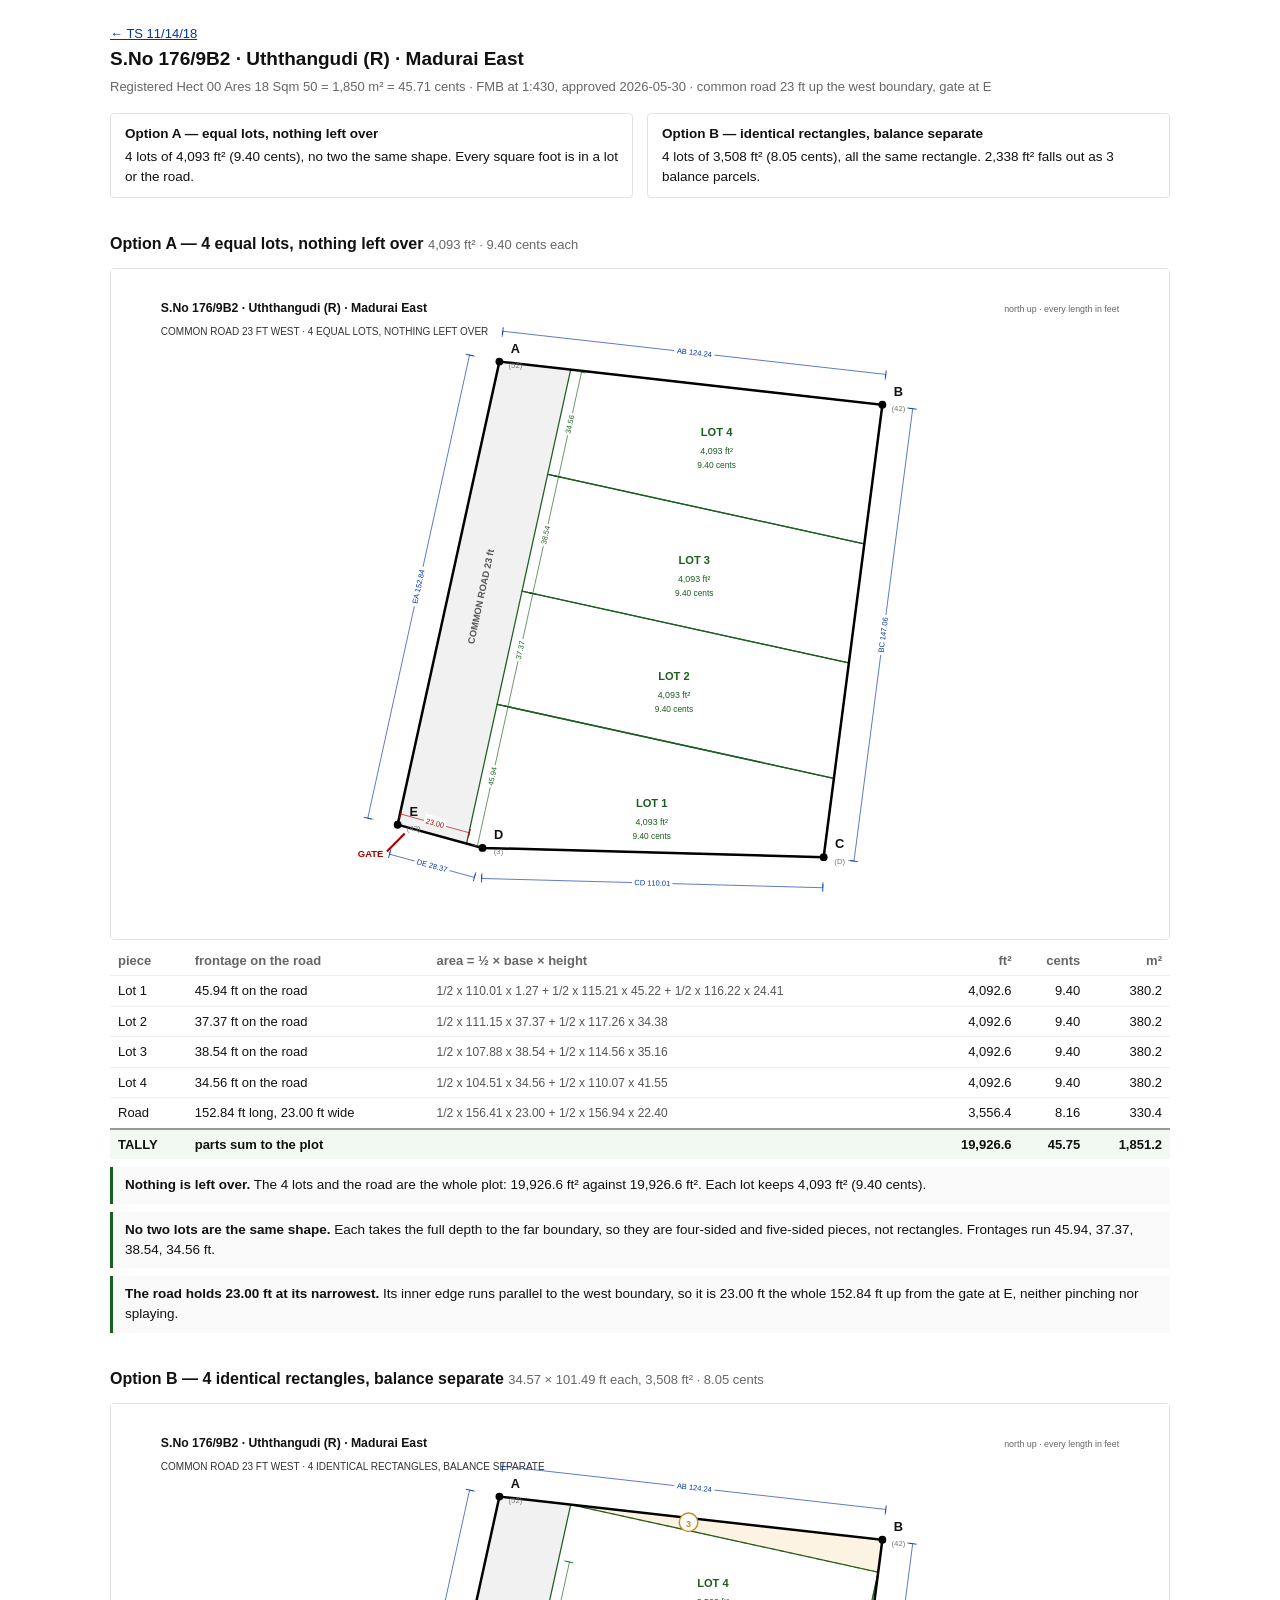
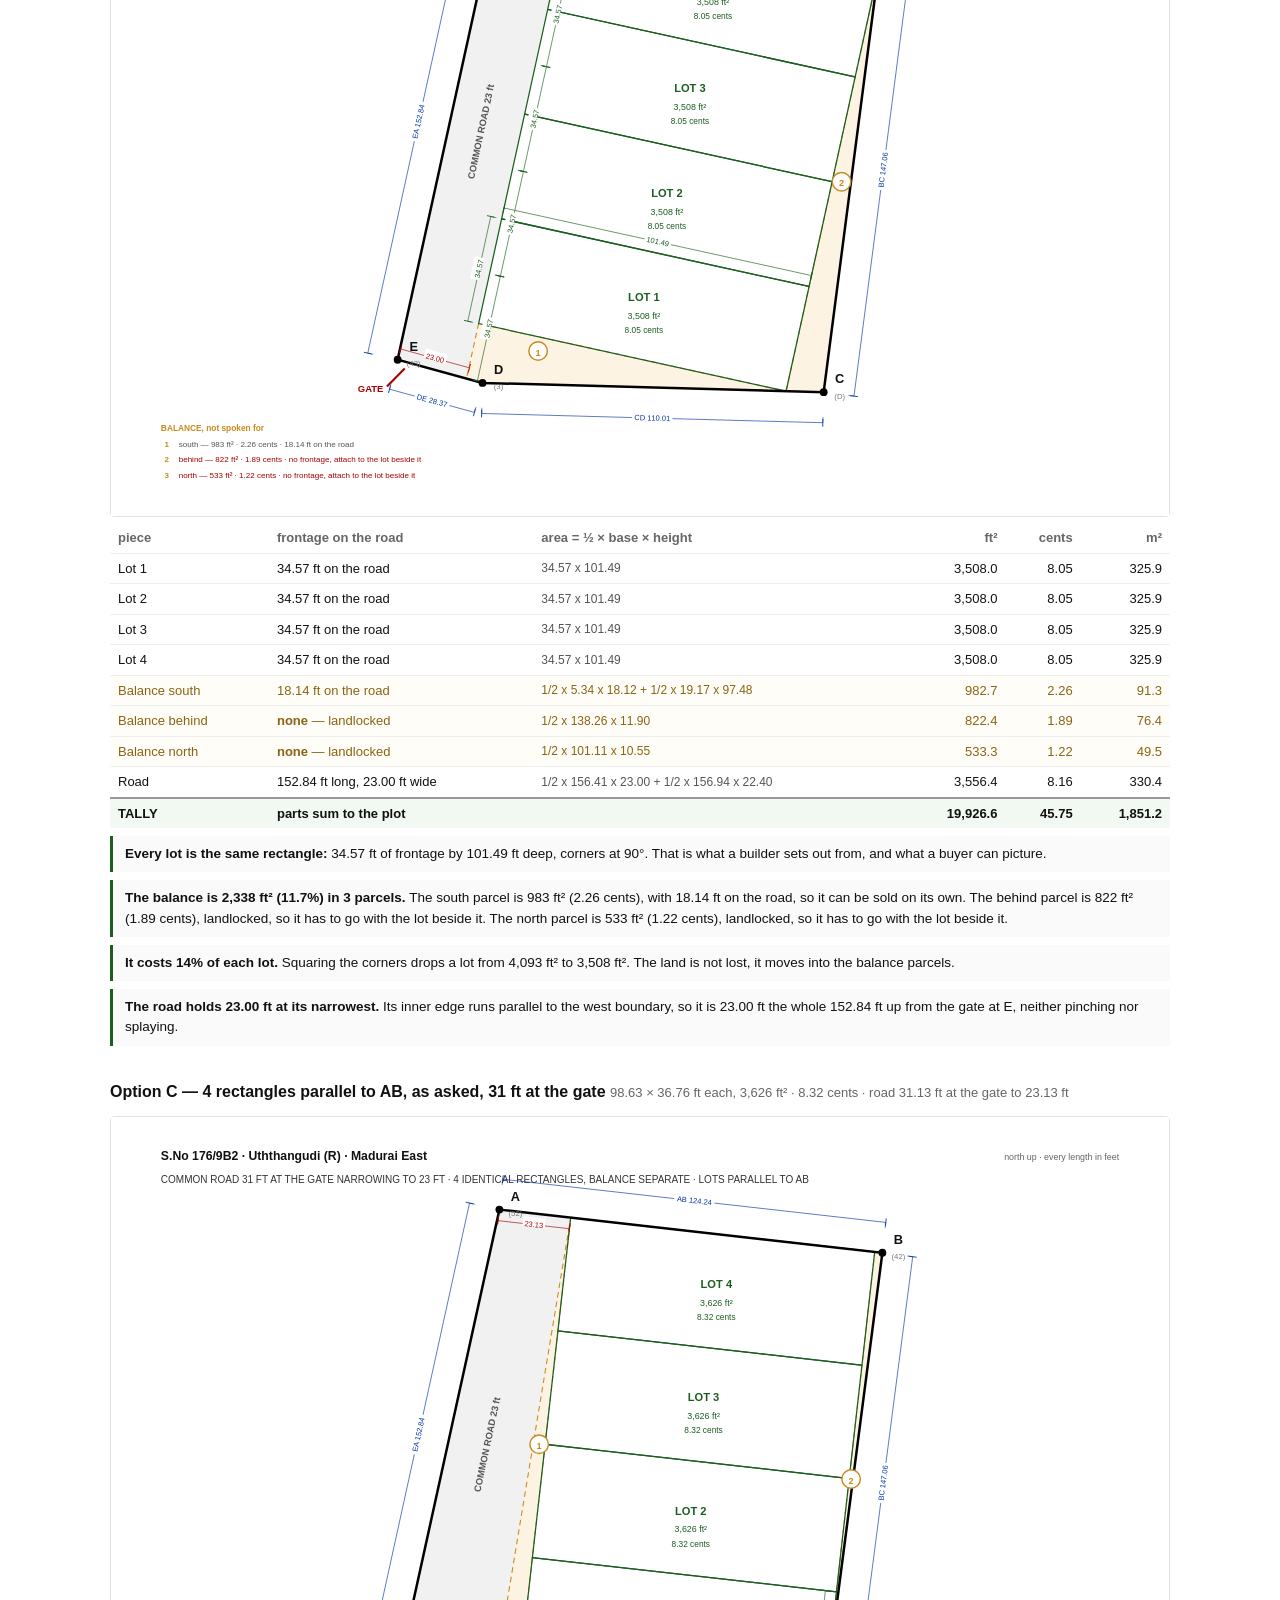
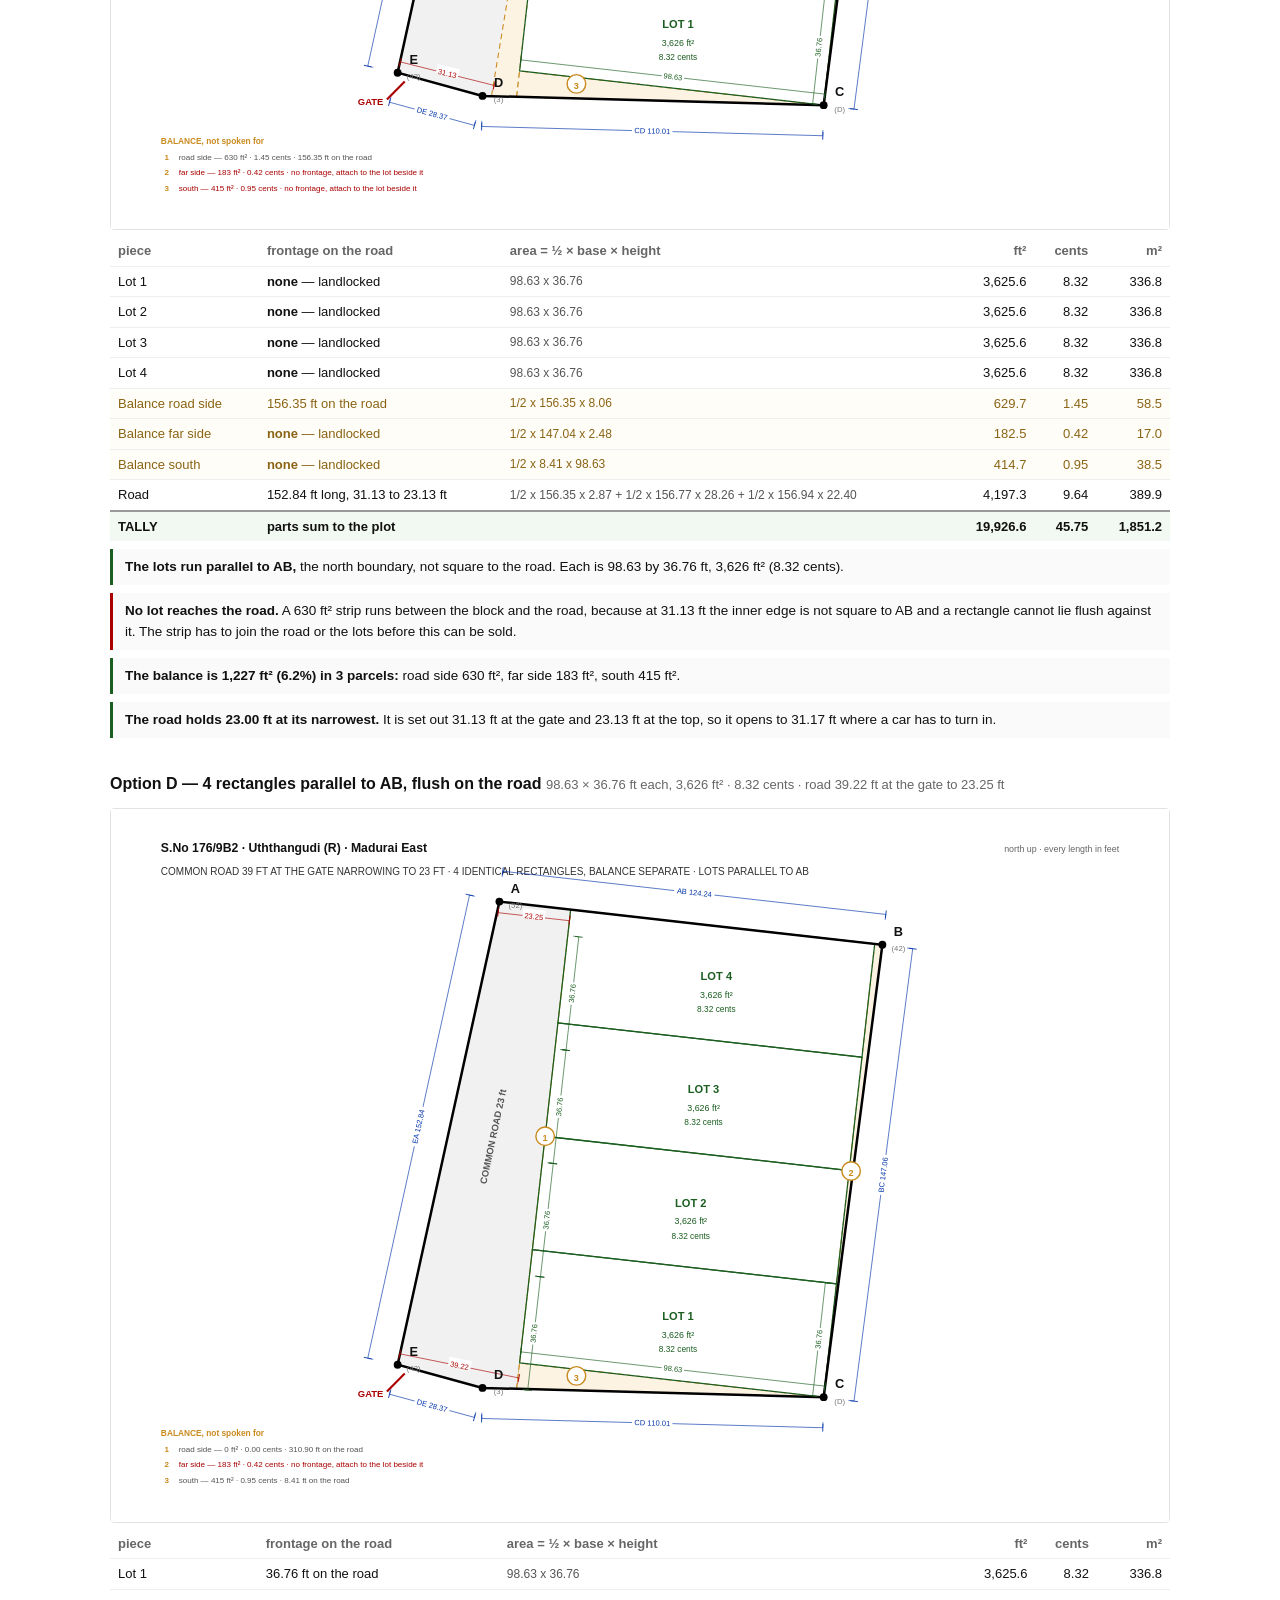
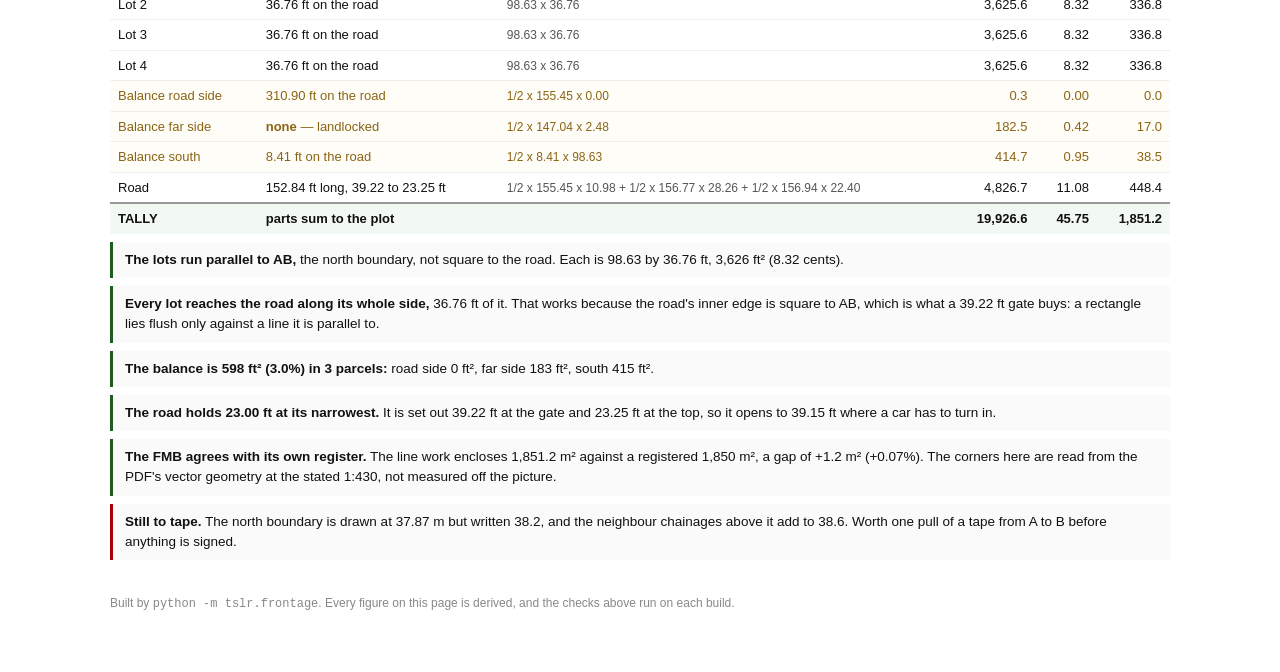
==== commit 9d486449: "frontage: one schedule, printed by both the sheet and the page The sheet zipped its pieces against t" ====
--- a/site/176-9B2.html
+++ b/site/176-9B2.html
@@ -142,7 +142,7 @@
 <table>
   <thead><tr><th>piece</th><th>frontage on the road</th><th>area = ½ × base × height</th>
     <th class="n">ft²</th><th class="n">cents</th><th class="n">m²</th></tr></thead>
-  <tbody><tr><td>Lot 1</td><td>45.94 ft</td><td class="why">1/2 x 110.01 x 1.27 + 1/2 x 115.21 x 45.22 + 1/2 x 116.22 x 24.41</td><td class="n">4,092.6</td><td class="n">9.40</td><td class="n">380.2</td></tr><tr><td>Lot 2</td><td>37.37 ft</td><td class="why">1/2 x 111.15 x 37.37 + 1/2 x 117.26 x 34.38</td><td class="n">4,092.6</td><td class="n">9.40</td><td class="n">380.2</td></tr><tr><td>Lot 3</td><td>38.54 ft</td><td class="why">1/2 x 107.88 x 38.54 + 1/2 x 114.56 x 35.16</td><td class="n">4,092.6</td><td class="n">9.40</td><td class="n">380.2</td></tr><tr><td>Lot 4</td><td>34.56 ft</td><td class="why">1/2 x 104.51 x 34.56 + 1/2 x 110.07 x 41.55</td><td class="n">4,092.6</td><td class="n">9.40</td><td class="n">380.2</td></tr><tr><td>Road</td><td>152.84 ft along the boundary, 23.00 ft wide</td><td class="why">1/2 x 156.41 x 23.00 + 1/2 x 156.94 x 22.40</td><td class="n">3,556.4</td><td class="n">8.16</td><td class="n">330.4</td></tr></tbody>
+  <tbody><tr><td>Lot 1</td><td>45.94 ft on the road</td><td class="why">1/2 x 110.01 x 1.27 + 1/2 x 115.21 x 45.22 + 1/2 x 116.22 x 24.41</td><td class="n">4,092.6</td><td class="n">9.40</td><td class="n">380.2</td></tr><tr><td>Lot 2</td><td>37.37 ft on the road</td><td class="why">1/2 x 111.15 x 37.37 + 1/2 x 117.26 x 34.38</td><td class="n">4,092.6</td><td class="n">9.40</td><td class="n">380.2</td></tr><tr><td>Lot 3</td><td>38.54 ft on the road</td><td class="why">1/2 x 107.88 x 38.54 + 1/2 x 114.56 x 35.16</td><td class="n">4,092.6</td><td class="n">9.40</td><td class="n">380.2</td></tr><tr><td>Lot 4</td><td>34.56 ft on the road</td><td class="why">1/2 x 104.51 x 34.56 + 1/2 x 110.07 x 41.55</td><td class="n">4,092.6</td><td class="n">9.40</td><td class="n">380.2</td></tr><tr><td>Road</td><td>152.84 ft long, 23.00 ft wide</td><td class="why">1/2 x 156.41 x 23.00 + 1/2 x 156.94 x 22.40</td><td class="n">3,556.4</td><td class="n">8.16</td><td class="n">330.4</td></tr></tbody>
   <tfoot><tr><td>TALLY</td><td>parts sum to the plot</td><td></td>
     <td class="n">19,926.6</td><td class="n">45.75</td>
     <td class="n">1,851.2</td></tr></tfoot>
@@ -282,7 +282,7 @@
 <table>
   <thead><tr><th>piece</th><th>frontage on the road</th><th>area = ½ × base × height</th>
     <th class="n">ft²</th><th class="n">cents</th><th class="n">m²</th></tr></thead>
-  <tbody><tr><td>Lot 1</td><td>34.57 ft</td><td class="why">34.57 x 101.49</td><td class="n">3,508.0</td><td class="n">8.05</td><td class="n">325.9</td></tr><tr><td>Lot 2</td><td>34.57 ft</td><td class="why">34.57 x 101.49</td><td class="n">3,508.0</td><td class="n">8.05</td><td class="n">325.9</td></tr><tr><td>Lot 3</td><td>34.57 ft</td><td class="why">34.57 x 101.49</td><td class="n">3,508.0</td><td class="n">8.05</td><td class="n">325.9</td></tr><tr><td>Lot 4</td><td>34.57 ft</td><td class="why">34.57 x 101.49</td><td class="n">3,508.0</td><td class="n">8.05</td><td class="n">325.9</td></tr><tr class='bal'><td>Balance south</td><td>18.14 ft</td><td class="why">1/2 x 5.34 x 18.12 + 1/2 x 19.17 x 97.48</td><td class="n">982.7</td><td class="n">2.26</td><td class="n">91.3</td></tr><tr class='bal'><td>Balance behind</td><td><b>none</b> — attach to the lot beside it</td><td class="why">1/2 x 138.26 x 11.90</td><td class="n">822.4</td><td class="n">1.89</td><td class="n">76.4</td></tr><tr class='bal'><td>Balance north</td><td><b>none</b> — attach to the lot beside it</td><td class="why">1/2 x 101.11 x 10.55</td><td class="n">533.3</td><td class="n">1.22</td><td class="n">49.5</td></tr><tr><td>Road</td><td>152.84 ft along the boundary, 23.00 ft wide</td><td class="why">1/2 x 156.41 x 23.00 + 1/2 x 156.94 x 22.40</td><td class="n">3,556.4</td><td class="n">8.16</td><td class="n">330.4</td></tr></tbody>
+  <tbody><tr><td>Lot 1</td><td>34.57 ft on the road</td><td class="why">34.57 x 101.49</td><td class="n">3,508.0</td><td class="n">8.05</td><td class="n">325.9</td></tr><tr><td>Lot 2</td><td>34.57 ft on the road</td><td class="why">34.57 x 101.49</td><td class="n">3,508.0</td><td class="n">8.05</td><td class="n">325.9</td></tr><tr><td>Lot 3</td><td>34.57 ft on the road</td><td class="why">34.57 x 101.49</td><td class="n">3,508.0</td><td class="n">8.05</td><td class="n">325.9</td></tr><tr><td>Lot 4</td><td>34.57 ft on the road</td><td class="why">34.57 x 101.49</td><td class="n">3,508.0</td><td class="n">8.05</td><td class="n">325.9</td></tr><tr class='bal'><td>Balance south</td><td>18.14 ft on the road</td><td class="why">1/2 x 5.34 x 18.12 + 1/2 x 19.17 x 97.48</td><td class="n">982.7</td><td class="n">2.26</td><td class="n">91.3</td></tr><tr class='bal'><td>Balance behind</td><td><b>none</b> — landlocked</td><td class="why">1/2 x 138.26 x 11.90</td><td class="n">822.4</td><td class="n">1.89</td><td class="n">76.4</td></tr><tr class='bal'><td>Balance north</td><td><b>none</b> — landlocked</td><td class="why">1/2 x 101.11 x 10.55</td><td class="n">533.3</td><td class="n">1.22</td><td class="n">49.5</td></tr><tr><td>Road</td><td>152.84 ft long, 23.00 ft wide</td><td class="why">1/2 x 156.41 x 23.00 + 1/2 x 156.94 x 22.40</td><td class="n">3,556.4</td><td class="n">8.16</td><td class="n">330.4</td></tr></tbody>
   <tfoot><tr><td>TALLY</td><td>parts sum to the plot</td><td></td>
     <td class="n">19,926.6</td><td class="n">45.75</td>
     <td class="n">1,851.2</td></tr></tfoot>
@@ -404,7 +404,7 @@
 <table>
   <thead><tr><th>piece</th><th>frontage on the road</th><th>area = ½ × base × height</th>
     <th class="n">ft²</th><th class="n">cents</th><th class="n">m²</th></tr></thead>
-  <tbody><tr><td>Lot 1</td><td><b>none</b> — attach to the lot beside it</td><td class="why">98.63 x 36.76</td><td class="n">3,625.6</td><td class="n">8.32</td><td class="n">336.8</td></tr><tr><td>Lot 2</td><td><b>none</b> — attach to the lot beside it</td><td class="why">98.63 x 36.76</td><td class="n">3,625.6</td><td class="n">8.32</td><td class="n">336.8</td></tr><tr><td>Lot 3</td><td><b>none</b> — attach to the lot beside it</td><td class="why">98.63 x 36.76</td><td class="n">3,625.6</td><td class="n">8.32</td><td class="n">336.8</td></tr><tr><td>Lot 4</td><td><b>none</b> — attach to the lot beside it</td><td class="why">98.63 x 36.76</td><td class="n">3,625.6</td><td class="n">8.32</td><td class="n">336.8</td></tr><tr class='bal'><td>Balance road side</td><td>156.35 ft</td><td class="why">1/2 x 156.35 x 8.06</td><td class="n">629.7</td><td class="n">1.45</td><td class="n">58.5</td></tr><tr class='bal'><td>Balance far side</td><td><b>none</b> — attach to the lot beside it</td><td class="why">1/2 x 147.04 x 2.48</td><td class="n">182.5</td><td class="n">0.42</td><td class="n">17.0</td></tr><tr class='bal'><td>Balance south</td><td><b>none</b> — attach to the lot beside it</td><td class="why">1/2 x 8.41 x 98.63</td><td class="n">414.7</td><td class="n">0.95</td><td class="n">38.5</td></tr><tr><td>Road</td><td>152.84 ft along the boundary, 23.00 ft wide</td><td class="why">1/2 x 156.35 x 2.87 + 1/2 x 156.77 x 28.26 + 1/2 x 156.94 x 22.40</td><td class="n">4,197.3</td><td class="n">9.64</td><td class="n">389.9</td></tr></tbody>
+  <tbody><tr><td>Lot 1</td><td><b>none</b> — landlocked</td><td class="why">98.63 x 36.76</td><td class="n">3,625.6</td><td class="n">8.32</td><td class="n">336.8</td></tr><tr><td>Lot 2</td><td><b>none</b> — landlocked</td><td class="why">98.63 x 36.76</td><td class="n">3,625.6</td><td class="n">8.32</td><td class="n">336.8</td></tr><tr><td>Lot 3</td><td><b>none</b> — landlocked</td><td class="why">98.63 x 36.76</td><td class="n">3,625.6</td><td class="n">8.32</td><td class="n">336.8</td></tr><tr><td>Lot 4</td><td><b>none</b> — landlocked</td><td class="why">98.63 x 36.76</td><td class="n">3,625.6</td><td class="n">8.32</td><td class="n">336.8</td></tr><tr class='bal'><td>Balance road side</td><td>156.35 ft on the road</td><td class="why">1/2 x 156.35 x 8.06</td><td class="n">629.7</td><td class="n">1.45</td><td class="n">58.5</td></tr><tr class='bal'><td>Balance far side</td><td><b>none</b> — landlocked</td><td class="why">1/2 x 147.04 x 2.48</td><td class="n">182.5</td><td class="n">0.42</td><td class="n">17.0</td></tr><tr class='bal'><td>Balance south</td><td><b>none</b> — landlocked</td><td class="why">1/2 x 8.41 x 98.63</td><td class="n">414.7</td><td class="n">0.95</td><td class="n">38.5</td></tr><tr><td>Road</td><td>152.84 ft long, 31.13 to 23.13 ft</td><td class="why">1/2 x 156.35 x 2.87 + 1/2 x 156.77 x 28.26 + 1/2 x 156.94 x 22.40</td><td class="n">4,197.3</td><td class="n">9.64</td><td class="n">389.9</td></tr></tbody>
   <tfoot><tr><td>TALLY</td><td>parts sum to the plot</td><td></td>
     <td class="n">19,926.6</td><td class="n">45.75</td>
     <td class="n">1,851.2</td></tr></tfoot>
@@ -550,7 +550,7 @@
 <table>
   <thead><tr><th>piece</th><th>frontage on the road</th><th>area = ½ × base × height</th>
     <th class="n">ft²</th><th class="n">cents</th><th class="n">m²</th></tr></thead>
-  <tbody><tr><td>Lot 1</td><td>36.76 ft</td><td class="why">98.63 x 36.76</td><td class="n">3,625.6</td><td class="n">8.32</td><td class="n">336.8</td></tr><tr><td>Lot 2</td><td>36.76 ft</td><td class="why">98.63 x 36.76</td><td class="n">3,625.6</td><td class="n">8.32</td><td class="n">336.8</td></tr><tr><td>Lot 3</td><td>36.76 ft</td><td class="why">98.63 x 36.76</td><td class="n">3,625.6</td><td class="n">8.32</td><td class="n">336.8</td></tr><tr><td>Lot 4</td><td>36.76 ft</td><td class="why">98.63 x 36.76</td><td class="n">3,625.6</td><td class="n">8.32</td><td class="n">336.8</td></tr><tr class='bal'><td>Balance road side</td><td>310.90 ft</td><td class="why">1/2 x 155.45 x 0.00</td><td class="n">0.3</td><td class="n">0.00</td><td class="n">0.0</td></tr><tr class='bal'><td>Balance far side</td><td><b>none</b> — attach to the lot beside it</td><td class="why">1/2 x 147.04 x 2.48</td><td class="n">182.5</td><td class="n">0.42</td><td class="n">17.0</td></tr><tr class='bal'><td>Balance south</td><td>8.41 ft</td><td class="why">1/2 x 8.41 x 98.63</td><td class="n">414.7</td><td class="n">0.95</td><td class="n">38.5</td></tr><tr><td>Road</td><td>152.84 ft along the boundary, 23.00 ft wide</td><td class="why">1/2 x 155.45 x 10.98 + 1/2 x 156.77 x 28.26 + 1/2 x 156.94 x 22.40</td><td class="n">4,826.7</td><td class="n">11.08</td><td class="n">448.4</td></tr></tbody>
+  <tbody><tr><td>Lot 1</td><td>36.76 ft on the road</td><td class="why">98.63 x 36.76</td><td class="n">3,625.6</td><td class="n">8.32</td><td class="n">336.8</td></tr><tr><td>Lot 2</td><td>36.76 ft on the road</td><td class="why">98.63 x 36.76</td><td class="n">3,625.6</td><td class="n">8.32</td><td class="n">336.8</td></tr><tr><td>Lot 3</td><td>36.76 ft on the road</td><td class="why">98.63 x 36.76</td><td class="n">3,625.6</td><td class="n">8.32</td><td class="n">336.8</td></tr><tr><td>Lot 4</td><td>36.76 ft on the road</td><td class="why">98.63 x 36.76</td><td class="n">3,625.6</td><td class="n">8.32</td><td class="n">336.8</td></tr><tr class='bal'><td>Balance road side</td><td>310.90 ft on the road</td><td class="why">1/2 x 155.45 x 0.00</td><td class="n">0.3</td><td class="n">0.00</td><td class="n">0.0</td></tr><tr class='bal'><td>Balance far side</td><td><b>none</b> — landlocked</td><td class="why">1/2 x 147.04 x 2.48</td><td class="n">182.5</td><td class="n">0.42</td><td class="n">17.0</td></tr><tr class='bal'><td>Balance south</td><td>8.41 ft on the road</td><td class="why">1/2 x 8.41 x 98.63</td><td class="n">414.7</td><td class="n">0.95</td><td class="n">38.5</td></tr><tr><td>Road</td><td>152.84 ft long, 39.22 to 23.25 ft</td><td class="why">1/2 x 155.45 x 10.98 + 1/2 x 156.77 x 28.26 + 1/2 x 156.94 x 22.40</td><td class="n">4,826.7</td><td class="n">11.08</td><td class="n">448.4</td></tr></tbody>
   <tfoot><tr><td>TALLY</td><td>parts sum to the plot</td><td></td>
     <td class="n">19,926.6</td><td class="n">45.75</td>
     <td class="n">1,851.2</td></tr></tfoot>
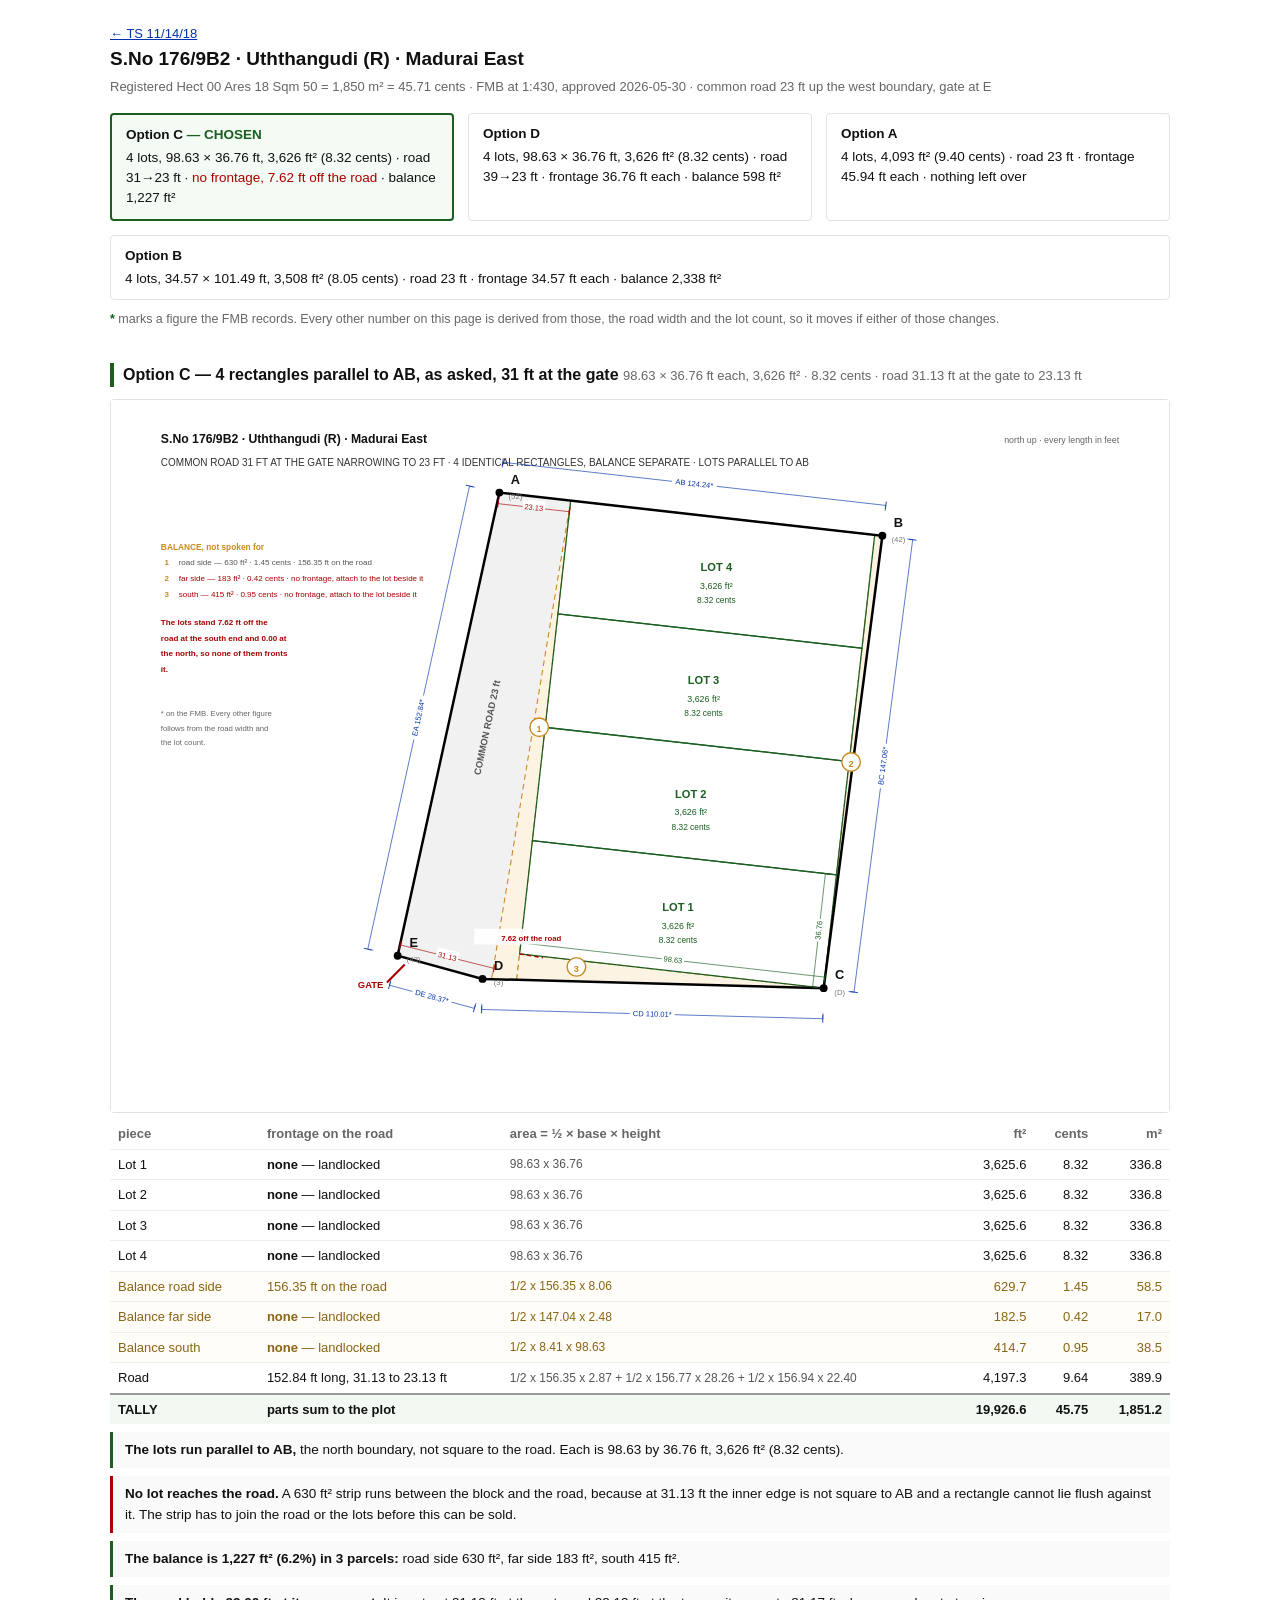
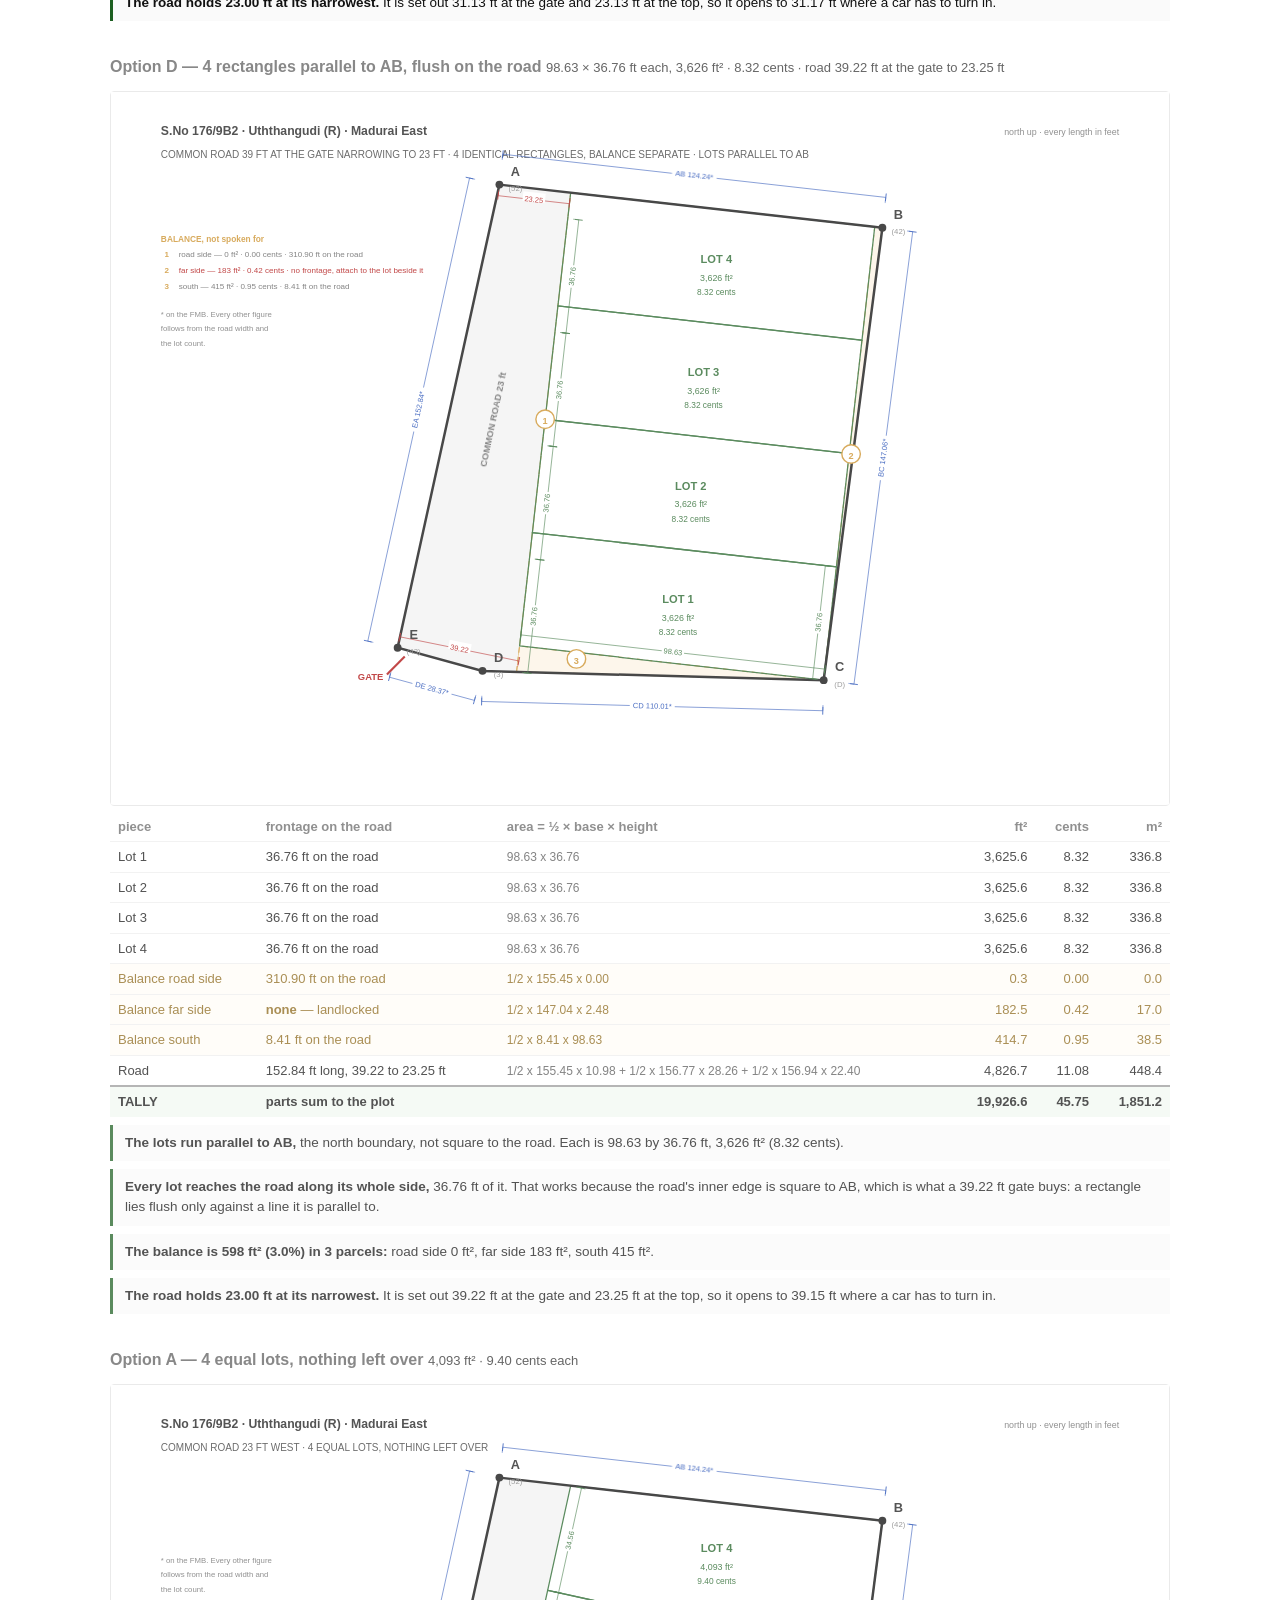
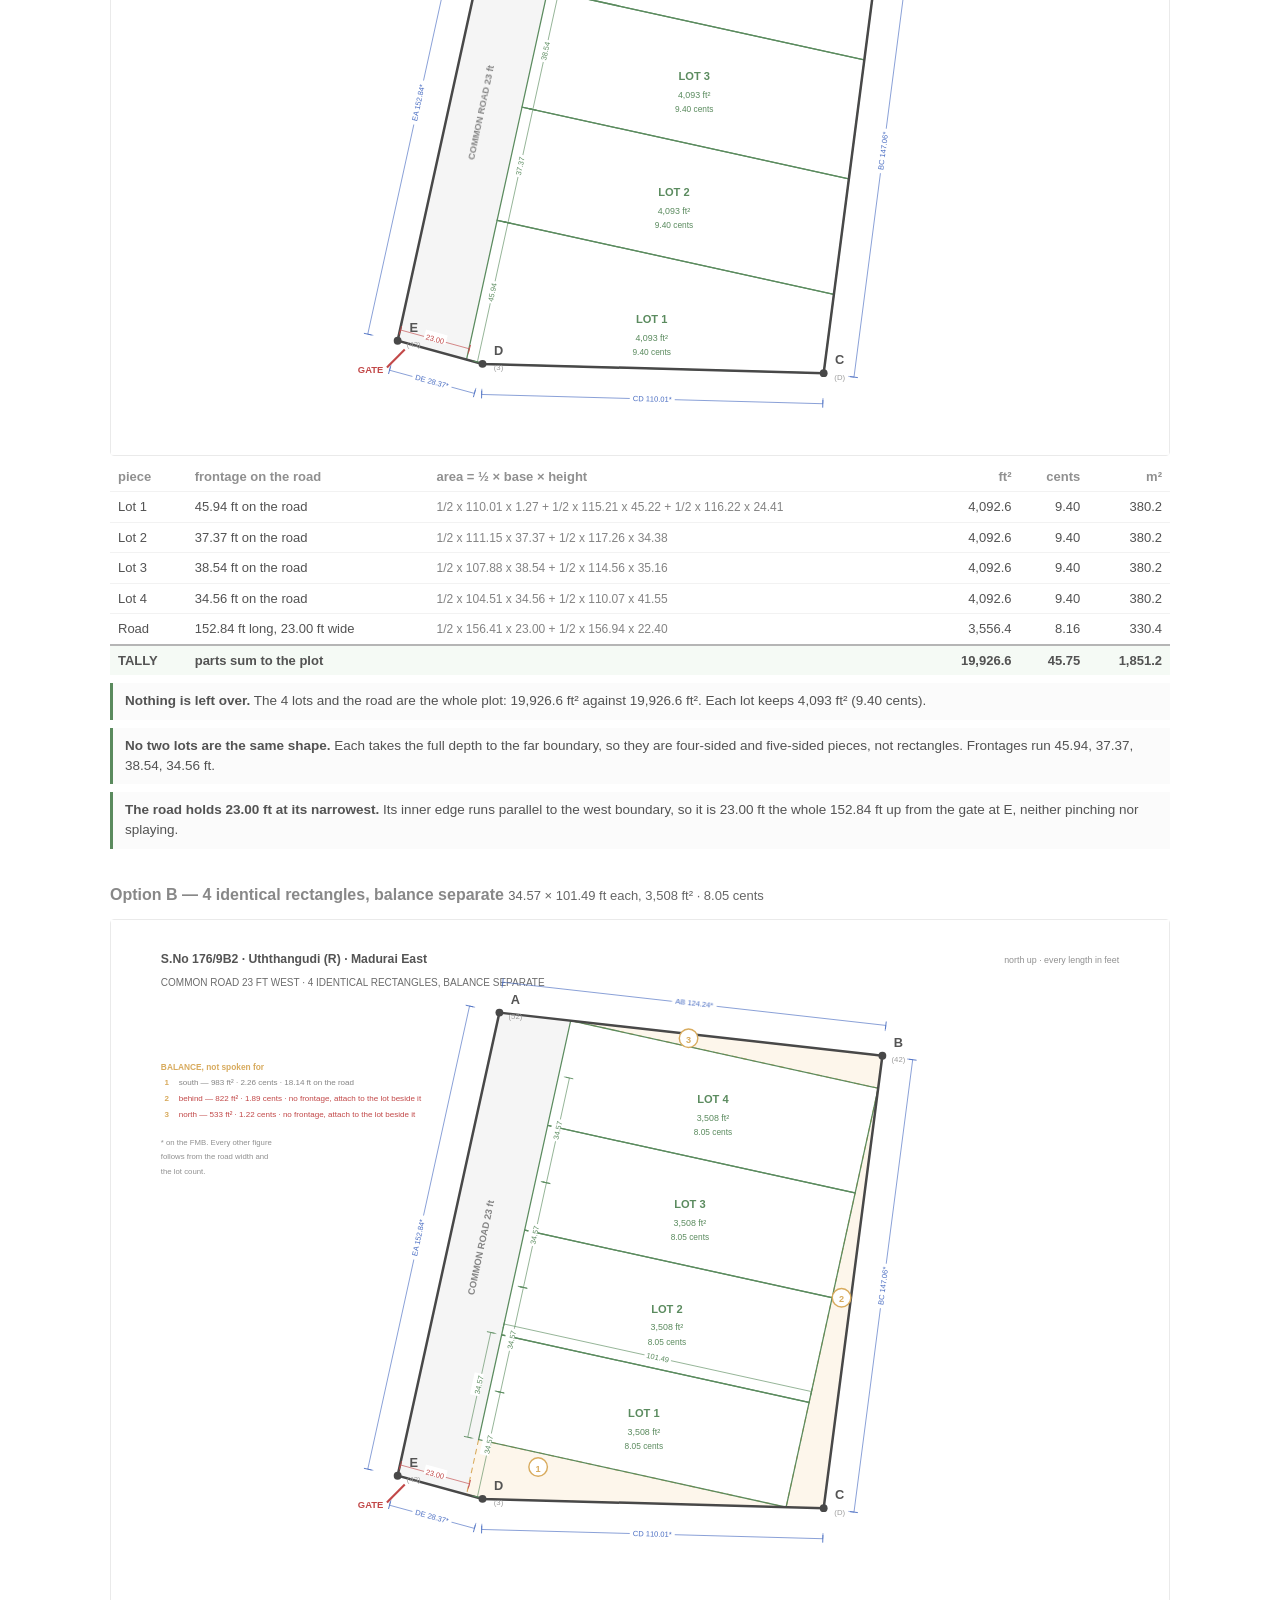
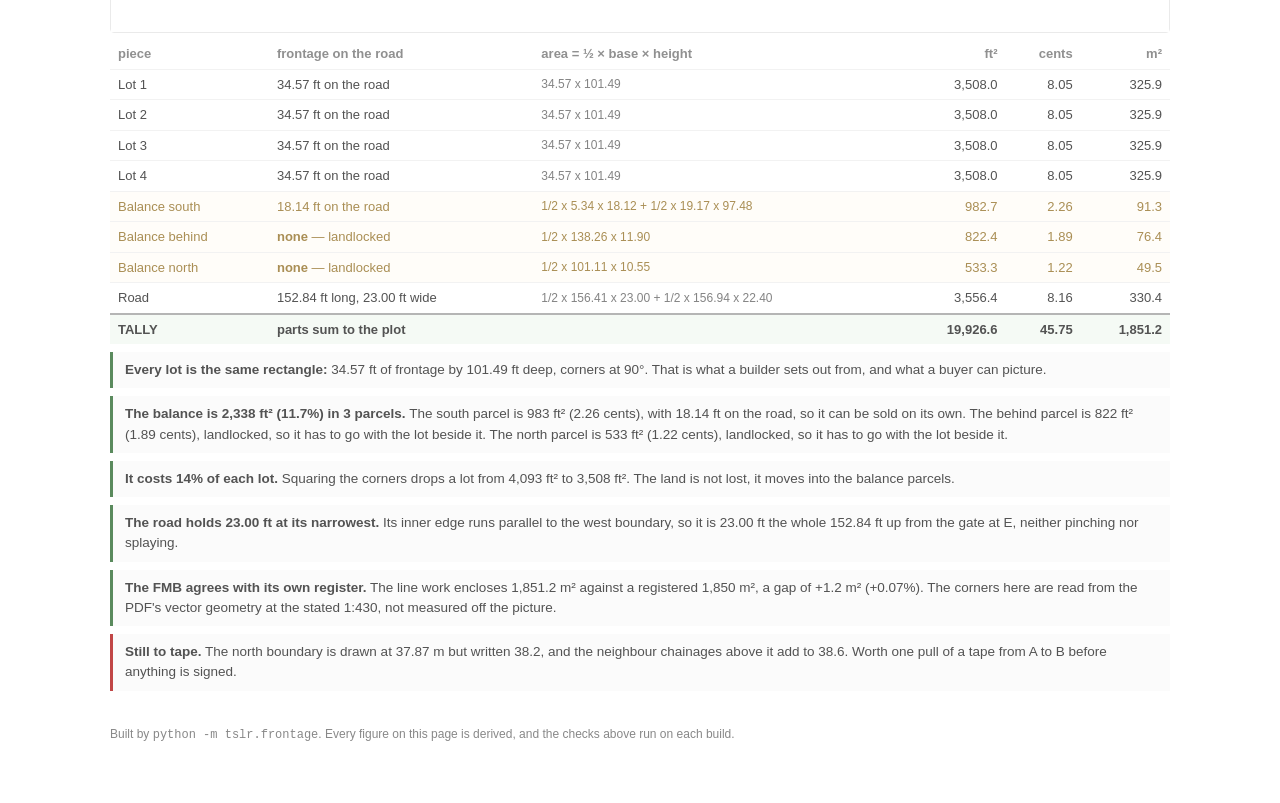
==== commit b8055994: "frontage: lock option C, hover the pieces, star the recorded figures Option C is the one being taken" ====
--- a/site/176-9B2.html
+++ b/site/176-9B2.html
@@ -21,6 +21,17 @@
 tfoot td { font-weight: 700; border-top: 2px solid #999; border-bottom: none;
            background: #f2f9f2; }
 .why { color: #555; font-size: 12px; }
+.rec { color: #1b5e20; font-weight: 700; }
+.key { color: #666; font-size: 12.5px; margin: 10px 0 0; }
+/* hover a piece on the drawing or its row: both light up, and a tip follows */
+svg .hit { fill: transparent; cursor: pointer; }
+svg .lit { stroke: #c62828 !important; stroke-width: 1.4 !important; }
+svg path.lit { fill: #ffe9e9 !important; }
+tr.lit td { background: #ffe9e9 !important; }
+#tip { position: fixed; z-index: 9; pointer-events: none; display: none;
+       background: #111; color: #fff; padding: 6px 9px; border-radius: 4px;
+       font-size: 12px; line-height: 1.45; max-width: 260px; }
+#tip b { display: block; }
 .note { background: #fafafa; border-left: 3px solid #1b5e20; padding: 8px 12px;
         margin: 8px 0; font-size: 13.5px; }
 .note.warn { border-left-color: #a00; }
@@ -28,6 +39,11 @@
 .pick div { flex: 1 1 320px; border: 1px solid #e2e2e2; border-radius: 4px;
             padding: 10px 14px; font-size: 13.5px; }
 .pick b { display: block; margin-bottom: 3px; }
+.pick div.on { border-color: #1b5e20; border-width: 2px; background: #f4faf4; }
+.pick div.on b::after { content: " — CHOSEN"; color: #1b5e20; }
+h2.on { border-left: 4px solid #1b5e20; padding-left: 9px; }
+h2.off { color: #888; }
+h2.off + figure, h2.off + figure + table, h2.off ~ .note { opacity: .72; }
 footer { margin-top: 34px; color: #888; font-size: 12px; }
 </style>
 <nav><a href="index.html">&larr; TS 11/14/18</a></nav>
@@ -35,260 +51,11 @@
 <p class="meta">Registered Hect 00 Ares 18 Sqm 50 = 1,850 m² = 45.71 cents ·
   FMB at 1:430, approved 2026-05-30 ·
   common road 23 ft up the west boundary, gate at E</p>
-<div class="pick"><div><b>Option A — equal lots, nothing left over</b>4 lots of 4,093 ft² (9.40 cents), no two the same shape. Every square foot is in a lot or the road.</div><div><b>Option B — identical rectangles, balance separate</b>4 lots of 3,508 ft² (8.05 cents), all the same rectangle. 2,338 ft² falls out as 3 balance parcels.</div></div>
-<h2>Option A — 4 equal lots, nothing left over <small>4,093 ft² · 9.40 cents each</small></h2>
-<figure><svg xmlns="http://www.w3.org/2000/svg"  viewBox="0 0 297.0 188">
-<rect width="100%" height="100%" fill="white"/>
-<text x="14.00" y="12.00" font-size="3.4320000000000004" text-anchor="start" fill="#111" font-family="Helvetica,Arial,sans-serif" font-weight="bold">S.No 176/9B2 · Uththangudi (R) · Madurai East</text>
-<text x="283.00" y="12.00" font-size="2.4960000000000004" text-anchor="end" fill="#666" font-family="Helvetica,Arial,sans-serif" font-weight="normal">north up · every length in feet</text>
-<text x="14.00" y="18.50" font-size="2.8080000000000003" text-anchor="start" fill="#333" font-family="Helvetica,Arial,sans-serif" font-weight="normal">COMMON ROAD 23 FT WEST · 4 EQUAL LOTS, NOTHING LEFT OVER</text>
-<path d="M 129.041,28.255 L 99.803,161.289 L 80.457,156.000 L 109.029,26.000 Z" fill="#f1f1f1" stroke="none" stroke-width="0.45"/>
-<path d="M 200.057,165.114 L 104.286,162.514 L 104.286,162.514 L 99.803,161.289 L 108.391,122.212 L 202.929,142.989 Z" fill="none" stroke="#1b5e20" stroke-width="0.35"/>
-<path d="M 202.929,142.989 L 108.391,122.212 L 115.377,90.426 L 207.134,110.593 Z" fill="none" stroke="#1b5e20" stroke-width="0.35"/>
-<path d="M 207.134,110.593 L 115.377,90.426 L 122.581,57.647 L 211.471,77.184 Z" fill="none" stroke="#1b5e20" stroke-width="0.35"/>
-<path d="M 211.471,77.184 L 122.581,57.647 L 129.041,28.255 L 216.543,38.114 L 216.543,38.114 Z" fill="none" stroke="#1b5e20" stroke-width="0.35"/>
-<path d="M 109.029,26.000 L 216.543,38.114 L 200.057,165.114 L 104.286,162.514 L 80.457,156.000 Z" fill="none" stroke="#000" stroke-width="0.7"/>
-<line x1="109.99" y1="17.47" x2="217.50" y2="29.59" stroke="#0033aa" stroke-width="0.18"/>
-<line x1="109.81" y1="19.06" x2="109.99" y2="17.47" stroke="#0033aa" stroke-width="0.15"/>
-<line x1="110.11" y1="16.38" x2="109.87" y2="18.57" stroke="#0033aa" stroke-width="0.25"/>
-<line x1="217.32" y1="31.18" x2="217.50" y2="29.59" stroke="#0033aa" stroke-width="0.15"/>
-<line x1="217.63" y1="28.50" x2="217.38" y2="30.68" stroke="#0033aa" stroke-width="0.25"/>
-<g transform="rotate(6.43 163.75 23.53)"><rect x="158.06" y="21.53" width="11.37" height="2.63" fill="white"/><text x="163.75" y="24.21" font-size="2.1060000000000003" text-anchor="middle" fill="#0033aa" font-family="Helvetica,Arial,sans-serif">AB 124.24</text></g>
-<line x1="225.05" y1="39.22" x2="208.57" y2="166.22" stroke="#0033aa" stroke-width="0.18"/>
-<line x1="223.46" y1="39.01" x2="225.05" y2="39.22" stroke="#0033aa" stroke-width="0.15"/>
-<line x1="226.14" y1="39.36" x2="223.96" y2="39.08" stroke="#0033aa" stroke-width="0.25"/>
-<line x1="206.98" y1="166.01" x2="208.57" y2="166.22" stroke="#0033aa" stroke-width="0.15"/>
-<line x1="209.66" y1="166.36" x2="207.47" y2="166.08" stroke="#0033aa" stroke-width="0.25"/>
-<g transform="rotate(277.40 216.81 102.72)"><rect x="211.12" y="100.72" width="11.37" height="2.63" fill="white"/><text x="216.81" y="103.39" font-size="2.1060000000000003" text-anchor="middle" fill="#0033aa" font-family="Helvetica,Arial,sans-serif">BC 147.06</text></g>
-<line x1="199.82" y1="173.69" x2="104.05" y2="171.09" stroke="#0033aa" stroke-width="0.18"/>
-<line x1="199.87" y1="172.09" x2="199.82" y2="173.69" stroke="#0033aa" stroke-width="0.15"/>
-<line x1="199.79" y1="174.79" x2="199.85" y2="172.59" stroke="#0033aa" stroke-width="0.25"/>
-<line x1="104.10" y1="169.49" x2="104.05" y2="171.09" stroke="#0033aa" stroke-width="0.15"/>
-<line x1="104.02" y1="172.19" x2="104.08" y2="169.99" stroke="#0033aa" stroke-width="0.25"/>
-<g transform="rotate(1.56 151.94 172.39)"><rect x="146.25" y="170.39" width="11.37" height="2.63" fill="white"/><text x="151.94" y="173.07" font-size="2.1060000000000003" text-anchor="middle" fill="#0033aa" font-family="Helvetica,Arial,sans-serif">CD 110.01</text></g>
-<line x1="102.02" y1="170.79" x2="78.19" y2="164.28" stroke="#0033aa" stroke-width="0.18"/>
-<line x1="102.45" y1="169.25" x2="102.02" y2="170.79" stroke="#0033aa" stroke-width="0.15"/>
-<line x1="101.73" y1="171.85" x2="102.31" y2="169.73" stroke="#0033aa" stroke-width="0.25"/>
-<line x1="78.62" y1="162.73" x2="78.19" y2="164.28" stroke="#0033aa" stroke-width="0.15"/>
-<line x1="77.90" y1="165.34" x2="78.48" y2="163.22" stroke="#0033aa" stroke-width="0.25"/>
-<g transform="rotate(15.29 90.11 167.53)"><rect x="85.05" y="165.53" width="10.11" height="2.63" fill="white"/><text x="90.11" y="168.21" font-size="2.1060000000000003" text-anchor="middle" fill="#0033aa" font-family="Helvetica,Arial,sans-serif">DE 28.37</text></g>
-<line x1="72.08" y1="154.16" x2="100.65" y2="24.16" stroke="#0033aa" stroke-width="0.18"/>
-<line x1="73.64" y1="154.50" x2="72.08" y2="154.16" stroke="#0033aa" stroke-width="0.15"/>
-<line x1="71.00" y1="153.92" x2="73.15" y2="154.39" stroke="#0033aa" stroke-width="0.25"/>
-<line x1="102.21" y1="24.50" x2="100.65" y2="24.16" stroke="#0033aa" stroke-width="0.15"/>
-<line x1="99.57" y1="23.92" x2="101.72" y2="24.39" stroke="#0033aa" stroke-width="0.25"/>
-<g transform="rotate(-77.60 86.36 89.16)"><rect x="80.68" y="87.16" width="11.37" height="2.63" fill="white"/><text x="86.36" y="89.83" font-size="2.1060000000000003" text-anchor="middle" fill="#0033aa" font-family="Helvetica,Arial,sans-serif">EA 152.84</text></g>
-<line x1="102.85" y1="161.96" x2="111.44" y2="122.88" stroke="#1b5e20" stroke-width="0.18"/>
-<line x1="101.29" y1="161.61" x2="102.85" y2="161.96" stroke="#1b5e20" stroke-width="0.15"/>
-<line x1="101.78" y1="161.72" x2="103.92" y2="162.19" stroke="#1b5e20" stroke-width="0.25"/>
-<line x1="109.88" y1="122.54" x2="111.44" y2="122.88" stroke="#1b5e20" stroke-width="0.15"/>
-<line x1="110.36" y1="122.65" x2="112.51" y2="123.12" stroke="#1b5e20" stroke-width="0.25"/>
-<g transform="rotate(-77.60 107.14 142.42)"><rect x="103.98" y="140.42" width="6.32" height="2.63" fill="white"/><text x="107.14" y="143.09" font-size="2.1060000000000003" text-anchor="middle" fill="#1b5e20" font-family="Helvetica,Arial,sans-serif">45.94</text></g>
-<line x1="111.44" y1="122.88" x2="118.42" y2="91.10" stroke="#1b5e20" stroke-width="0.18"/>
-<line x1="109.88" y1="122.54" x2="111.44" y2="122.88" stroke="#1b5e20" stroke-width="0.15"/>
-<line x1="110.36" y1="122.65" x2="112.51" y2="123.12" stroke="#1b5e20" stroke-width="0.25"/>
-<line x1="116.86" y1="90.75" x2="118.42" y2="91.10" stroke="#1b5e20" stroke-width="0.15"/>
-<line x1="117.35" y1="90.86" x2="119.50" y2="91.33" stroke="#1b5e20" stroke-width="0.25"/>
-<g transform="rotate(-77.60 114.93 106.99)"><rect x="111.77" y="104.99" width="6.32" height="2.63" fill="white"/><text x="114.93" y="107.66" font-size="2.1060000000000003" text-anchor="middle" fill="#1b5e20" font-family="Helvetica,Arial,sans-serif">37.37</text></g>
-<line x1="118.42" y1="91.10" x2="125.63" y2="58.32" stroke="#1b5e20" stroke-width="0.18"/>
-<line x1="116.86" y1="90.75" x2="118.42" y2="91.10" stroke="#1b5e20" stroke-width="0.15"/>
-<line x1="117.35" y1="90.86" x2="119.50" y2="91.33" stroke="#1b5e20" stroke-width="0.25"/>
-<line x1="124.07" y1="57.97" x2="125.63" y2="58.32" stroke="#1b5e20" stroke-width="0.15"/>
-<line x1="124.55" y1="58.08" x2="126.70" y2="58.55" stroke="#1b5e20" stroke-width="0.25"/>
-<g transform="rotate(-77.60 122.03 74.71)"><rect x="118.87" y="72.71" width="6.32" height="2.63" fill="white"/><text x="122.03" y="75.38" font-size="2.1060000000000003" text-anchor="middle" fill="#1b5e20" font-family="Helvetica,Arial,sans-serif">38.54</text></g>
-<line x1="125.63" y1="58.32" x2="132.09" y2="28.92" stroke="#1b5e20" stroke-width="0.18"/>
-<line x1="124.07" y1="57.97" x2="125.63" y2="58.32" stroke="#1b5e20" stroke-width="0.15"/>
-<line x1="124.55" y1="58.08" x2="126.70" y2="58.55" stroke="#1b5e20" stroke-width="0.25"/>
-<line x1="130.53" y1="28.58" x2="132.09" y2="28.92" stroke="#1b5e20" stroke-width="0.15"/>
-<line x1="131.01" y1="28.69" x2="133.16" y2="29.16" stroke="#1b5e20" stroke-width="0.25"/>
-<g transform="rotate(-77.60 128.86 43.62)"><rect x="125.70" y="41.62" width="6.32" height="2.63" fill="white"/><text x="128.86" y="44.29" font-size="2.1060000000000003" text-anchor="middle" fill="#1b5e20" font-family="Helvetica,Arial,sans-serif">34.56</text></g>
-<line x1="81.28" y1="152.99" x2="100.63" y2="158.28" stroke="#a00" stroke-width="0.18"/>
-<line x1="80.86" y1="154.53" x2="81.28" y2="152.99" stroke="#a00" stroke-width="0.15"/>
-<line x1="81.57" y1="151.93" x2="80.99" y2="154.05" stroke="#a00" stroke-width="0.25"/>
-<line x1="100.20" y1="159.82" x2="100.63" y2="158.28" stroke="#a00" stroke-width="0.15"/>
-<line x1="100.92" y1="157.22" x2="100.34" y2="159.34" stroke="#a00" stroke-width="0.25"/>
-<g transform="rotate(15.29 90.95 155.63)"><rect x="87.79" y="153.63" width="6.32" height="2.63" fill="white"/><text x="90.95" y="156.31" font-size="2.1060000000000003" text-anchor="middle" fill="#a00" font-family="Helvetica,Arial,sans-serif">23.00</text></g>
-<text x="151.78" y="151.14" font-size="3.12" text-anchor="middle" fill="#1b5e20" font-family="Helvetica,Arial,sans-serif" font-weight="bold">LOT 1</text>
-<text x="151.78" y="156.14" font-size="2.4960000000000004" text-anchor="middle" fill="#1b5e20" font-family="Helvetica,Arial,sans-serif" font-weight="normal">4,093 ft²</text>
-<text x="151.78" y="160.14" font-size="2.34" text-anchor="middle" fill="#1b5e20" font-family="Helvetica,Arial,sans-serif" font-weight="normal">9.40 cents</text>
-<text x="158.02" y="115.40" font-size="3.12" text-anchor="middle" fill="#1b5e20" font-family="Helvetica,Arial,sans-serif" font-weight="bold">LOT 2</text>
-<text x="158.02" y="120.40" font-size="2.4960000000000004" text-anchor="middle" fill="#1b5e20" font-family="Helvetica,Arial,sans-serif" font-weight="normal">4,093 ft²</text>
-<text x="158.02" y="124.40" font-size="2.34" text-anchor="middle" fill="#1b5e20" font-family="Helvetica,Arial,sans-serif" font-weight="normal">9.40 cents</text>
-<text x="163.72" y="82.80" font-size="3.12" text-anchor="middle" fill="#1b5e20" font-family="Helvetica,Arial,sans-serif" font-weight="bold">LOT 3</text>
-<text x="163.72" y="87.80" font-size="2.4960000000000004" text-anchor="middle" fill="#1b5e20" font-family="Helvetica,Arial,sans-serif" font-weight="normal">4,093 ft²</text>
-<text x="163.72" y="91.80" font-size="2.34" text-anchor="middle" fill="#1b5e20" font-family="Helvetica,Arial,sans-serif" font-weight="normal">9.40 cents</text>
-<text x="170.00" y="46.88" font-size="3.12" text-anchor="middle" fill="#1b5e20" font-family="Helvetica,Arial,sans-serif" font-weight="bold">LOT 4</text>
-<text x="170.00" y="51.88" font-size="2.4960000000000004" text-anchor="middle" fill="#1b5e20" font-family="Helvetica,Arial,sans-serif" font-weight="normal">4,093 ft²</text>
-<text x="170.00" y="55.88" font-size="2.34" text-anchor="middle" fill="#1b5e20" font-family="Helvetica,Arial,sans-serif" font-weight="normal">9.40 cents</text>
-<g transform="rotate(-78.00 104.75 92.13)"><text x="104.75" y="92.13" font-size="2.652" text-anchor="middle" fill="#555" font-family="Helvetica,Arial,sans-serif" font-weight="bold">COMMON ROAD 23 ft</text></g>
-<text x="76.46" y="165.00" font-size="2.652" text-anchor="end" fill="#a00" font-family="Helvetica,Arial,sans-serif" font-weight="bold">GATE</text>
-<line x1="77.46" y1="163.50" x2="82.46" y2="158.50" stroke="#a00" stroke-width="0.6"/>
-<circle cx="109.03" cy="26.00" r="1.1" fill="#000"/>
-<text x="113.53" y="23.50" font-size="3.5879999999999996" text-anchor="middle" fill="#111" font-family="Helvetica,Arial,sans-serif" font-weight="bold">A</text>
-<text x="113.53" y="27.80" font-size="2.1839999999999997" text-anchor="middle" fill="#777" font-family="Helvetica,Arial,sans-serif" font-weight="normal">(52)</text>
-<circle cx="216.54" cy="38.11" r="1.1" fill="#000"/>
-<text x="221.04" y="35.61" font-size="3.5879999999999996" text-anchor="middle" fill="#111" font-family="Helvetica,Arial,sans-serif" font-weight="bold">B</text>
-<text x="221.04" y="39.91" font-size="2.1839999999999997" text-anchor="middle" fill="#777" font-family="Helvetica,Arial,sans-serif" font-weight="normal">(42)</text>
-<circle cx="200.06" cy="165.11" r="1.1" fill="#000"/>
-<text x="204.56" y="162.61" font-size="3.5879999999999996" text-anchor="middle" fill="#111" font-family="Helvetica,Arial,sans-serif" font-weight="bold">C</text>
-<text x="204.56" y="166.91" font-size="2.1839999999999997" text-anchor="middle" fill="#777" font-family="Helvetica,Arial,sans-serif" font-weight="normal">(D)</text>
-<circle cx="104.29" cy="162.51" r="1.1" fill="#000"/>
-<text x="108.79" y="160.01" font-size="3.5879999999999996" text-anchor="middle" fill="#111" font-family="Helvetica,Arial,sans-serif" font-weight="bold">D</text>
-<text x="108.79" y="164.31" font-size="2.1839999999999997" text-anchor="middle" fill="#777" font-family="Helvetica,Arial,sans-serif" font-weight="normal">(3)</text>
-<circle cx="80.46" cy="156.00" r="1.1" fill="#000"/>
-<text x="84.96" y="153.50" font-size="3.5879999999999996" text-anchor="middle" fill="#111" font-family="Helvetica,Arial,sans-serif" font-weight="bold">E</text>
-<text x="84.96" y="157.80" font-size="2.1839999999999997" text-anchor="middle" fill="#777" font-family="Helvetica,Arial,sans-serif" font-weight="normal">(43)</text>
-</svg></figure>
-<table>
-  <thead><tr><th>piece</th><th>frontage on the road</th><th>area = ½ × base × height</th>
-    <th class="n">ft²</th><th class="n">cents</th><th class="n">m²</th></tr></thead>
-  <tbody><tr><td>Lot 1</td><td>45.94 ft on the road</td><td class="why">1/2 x 110.01 x 1.27 + 1/2 x 115.21 x 45.22 + 1/2 x 116.22 x 24.41</td><td class="n">4,092.6</td><td class="n">9.40</td><td class="n">380.2</td></tr><tr><td>Lot 2</td><td>37.37 ft on the road</td><td class="why">1/2 x 111.15 x 37.37 + 1/2 x 117.26 x 34.38</td><td class="n">4,092.6</td><td class="n">9.40</td><td class="n">380.2</td></tr><tr><td>Lot 3</td><td>38.54 ft on the road</td><td class="why">1/2 x 107.88 x 38.54 + 1/2 x 114.56 x 35.16</td><td class="n">4,092.6</td><td class="n">9.40</td><td class="n">380.2</td></tr><tr><td>Lot 4</td><td>34.56 ft on the road</td><td class="why">1/2 x 104.51 x 34.56 + 1/2 x 110.07 x 41.55</td><td class="n">4,092.6</td><td class="n">9.40</td><td class="n">380.2</td></tr><tr><td>Road</td><td>152.84 ft long, 23.00 ft wide</td><td class="why">1/2 x 156.41 x 23.00 + 1/2 x 156.94 x 22.40</td><td class="n">3,556.4</td><td class="n">8.16</td><td class="n">330.4</td></tr></tbody>
-  <tfoot><tr><td>TALLY</td><td>parts sum to the plot</td><td></td>
-    <td class="n">19,926.6</td><td class="n">45.75</td>
-    <td class="n">1,851.2</td></tr></tfoot>
-</table>
-<p class="note"><b>Nothing is left over.</b> The 4 lots and the road are the whole plot: 19,926.6 ft² against 19,926.6 ft². Each lot keeps 4,093 ft² (9.40 cents).</p><p class="note"><b>No two lots are the same shape.</b> Each takes the full depth to the far boundary, so they are four-sided and five-sided pieces, not rectangles. Frontages run 45.94, 37.37, 38.54, 34.56 ft.</p><p class="note"><b>The road holds 23.00 ft at its narrowest.</b> Its inner edge runs parallel to the west boundary, so it is 23.00 ft the whole 152.84 ft up from the gate at E, neither pinching nor splaying.</p>
-<h2>Option B — 4 identical rectangles, balance separate <small>34.57 × 101.49 ft each, 3,508 ft² · 8.05 cents</small></h2>
-<figure><svg xmlns="http://www.w3.org/2000/svg"  viewBox="0 0 297.0 200">
-<rect width="100%" height="100%" fill="white"/>
-<text x="14.00" y="12.00" font-size="3.4320000000000004" text-anchor="start" fill="#111" font-family="Helvetica,Arial,sans-serif" font-weight="bold">S.No 176/9B2 · Uththangudi (R) · Madurai East</text>
-<text x="283.00" y="12.00" font-size="2.4960000000000004" text-anchor="end" fill="#666" font-family="Helvetica,Arial,sans-serif" font-weight="normal">north up · every length in feet</text>
-<text x="14.00" y="18.50" font-size="2.8080000000000003" text-anchor="start" fill="#333" font-family="Helvetica,Arial,sans-serif" font-weight="normal">COMMON ROAD 23 FT WEST · 4 IDENTICAL RECTANGLES, BALANCE SEPARATE</text>
-<path d="M 129.041,28.255 L 99.803,161.289 L 80.457,156.000 L 109.029,26.000 Z" fill="#f1f1f1" stroke="none" stroke-width="0.45"/>
-<path d="M 104.286,162.514 L 104.286,162.514 L 99.803,161.289 L 103.194,145.857 L 189.513,164.828 L 189.513,164.828 L 189.513,164.828 L 189.513,164.828 L 189.513,164.828 L 189.513,164.828 L 189.513,164.828 L 189.513,164.828 L 189.513,164.828 L 189.513,164.828 L 189.513,164.828 L 189.513,164.828 L 189.513,164.828 L 189.513,164.828 L 189.513,164.828 L 189.513,164.828 L 189.513,164.828 L 189.513,164.828 Z" fill="#fdf3e3" stroke="#c98a1e" stroke-width="0.3" stroke-dasharray="1.6 1.1"/>
-<path d="M 189.513,164.828 L 189.513,164.828 L 215.360,47.226 L 200.057,165.114 Z" fill="#fdf3e3" stroke="#c98a1e" stroke-width="0.3" stroke-dasharray="1.6 1.1"/>
-<path d="M 129.041,28.255 L 216.543,38.114 L 216.543,38.114 L 215.360,47.226 Z" fill="#fdf3e3" stroke="#c98a1e" stroke-width="0.3" stroke-dasharray="1.6 1.1"/>
-<path d="M 103.194,145.857 L 109.656,116.456 L 195.975,135.428 L 189.513,164.828 Z" fill="none" stroke="#1b5e20" stroke-width="0.35"/>
-<path d="M 109.656,116.456 L 116.117,87.056 L 202.437,106.027 L 195.975,135.428 Z" fill="none" stroke="#1b5e20" stroke-width="0.35"/>
-<path d="M 116.117,87.056 L 122.579,57.655 L 208.898,76.627 L 202.437,106.027 Z" fill="none" stroke="#1b5e20" stroke-width="0.35"/>
-<path d="M 122.579,57.655 L 129.041,28.255 L 215.360,47.226 L 208.898,76.627 Z" fill="none" stroke="#1b5e20" stroke-width="0.35"/>
-<path d="M 109.029,26.000 L 216.543,38.114 L 200.057,165.114 L 104.286,162.514 L 80.457,156.000 Z" fill="none" stroke="#000" stroke-width="0.7"/>
-<line x1="109.99" y1="17.47" x2="217.50" y2="29.59" stroke="#0033aa" stroke-width="0.18"/>
-<line x1="109.81" y1="19.06" x2="109.99" y2="17.47" stroke="#0033aa" stroke-width="0.15"/>
-<line x1="110.11" y1="16.38" x2="109.87" y2="18.57" stroke="#0033aa" stroke-width="0.25"/>
-<line x1="217.32" y1="31.18" x2="217.50" y2="29.59" stroke="#0033aa" stroke-width="0.15"/>
-<line x1="217.63" y1="28.50" x2="217.38" y2="30.68" stroke="#0033aa" stroke-width="0.25"/>
-<g transform="rotate(6.43 163.75 23.53)"><rect x="158.06" y="21.53" width="11.37" height="2.63" fill="white"/><text x="163.75" y="24.21" font-size="2.1060000000000003" text-anchor="middle" fill="#0033aa" font-family="Helvetica,Arial,sans-serif">AB 124.24</text></g>
-<line x1="225.05" y1="39.22" x2="208.57" y2="166.22" stroke="#0033aa" stroke-width="0.18"/>
-<line x1="223.46" y1="39.01" x2="225.05" y2="39.22" stroke="#0033aa" stroke-width="0.15"/>
-<line x1="226.14" y1="39.36" x2="223.96" y2="39.08" stroke="#0033aa" stroke-width="0.25"/>
-<line x1="206.98" y1="166.01" x2="208.57" y2="166.22" stroke="#0033aa" stroke-width="0.15"/>
-<line x1="209.66" y1="166.36" x2="207.47" y2="166.08" stroke="#0033aa" stroke-width="0.25"/>
-<g transform="rotate(277.40 216.81 102.72)"><rect x="211.12" y="100.72" width="11.37" height="2.63" fill="white"/><text x="216.81" y="103.39" font-size="2.1060000000000003" text-anchor="middle" fill="#0033aa" font-family="Helvetica,Arial,sans-serif">BC 147.06</text></g>
-<line x1="199.82" y1="173.69" x2="104.05" y2="171.09" stroke="#0033aa" stroke-width="0.18"/>
-<line x1="199.87" y1="172.09" x2="199.82" y2="173.69" stroke="#0033aa" stroke-width="0.15"/>
-<line x1="199.79" y1="174.79" x2="199.85" y2="172.59" stroke="#0033aa" stroke-width="0.25"/>
-<line x1="104.10" y1="169.49" x2="104.05" y2="171.09" stroke="#0033aa" stroke-width="0.15"/>
-<line x1="104.02" y1="172.19" x2="104.08" y2="169.99" stroke="#0033aa" stroke-width="0.25"/>
-<g transform="rotate(1.56 151.94 172.39)"><rect x="146.25" y="170.39" width="11.37" height="2.63" fill="white"/><text x="151.94" y="173.07" font-size="2.1060000000000003" text-anchor="middle" fill="#0033aa" font-family="Helvetica,Arial,sans-serif">CD 110.01</text></g>
-<line x1="102.02" y1="170.79" x2="78.19" y2="164.28" stroke="#0033aa" stroke-width="0.18"/>
-<line x1="102.45" y1="169.25" x2="102.02" y2="170.79" stroke="#0033aa" stroke-width="0.15"/>
-<line x1="101.73" y1="171.85" x2="102.31" y2="169.73" stroke="#0033aa" stroke-width="0.25"/>
-<line x1="78.62" y1="162.73" x2="78.19" y2="164.28" stroke="#0033aa" stroke-width="0.15"/>
-<line x1="77.90" y1="165.34" x2="78.48" y2="163.22" stroke="#0033aa" stroke-width="0.25"/>
-<g transform="rotate(15.29 90.11 167.53)"><rect x="85.05" y="165.53" width="10.11" height="2.63" fill="white"/><text x="90.11" y="168.21" font-size="2.1060000000000003" text-anchor="middle" fill="#0033aa" font-family="Helvetica,Arial,sans-serif">DE 28.37</text></g>
-<line x1="72.08" y1="154.16" x2="100.65" y2="24.16" stroke="#0033aa" stroke-width="0.18"/>
-<line x1="73.64" y1="154.50" x2="72.08" y2="154.16" stroke="#0033aa" stroke-width="0.15"/>
-<line x1="71.00" y1="153.92" x2="73.15" y2="154.39" stroke="#0033aa" stroke-width="0.25"/>
-<line x1="102.21" y1="24.50" x2="100.65" y2="24.16" stroke="#0033aa" stroke-width="0.15"/>
-<line x1="99.57" y1="23.92" x2="101.72" y2="24.39" stroke="#0033aa" stroke-width="0.25"/>
-<g transform="rotate(-77.60 86.36 89.16)"><rect x="80.68" y="87.16" width="11.37" height="2.63" fill="white"/><text x="86.36" y="89.83" font-size="2.1060000000000003" text-anchor="middle" fill="#0033aa" font-family="Helvetica,Arial,sans-serif">EA 152.84</text></g>
-<line x1="102.85" y1="161.96" x2="109.31" y2="132.56" stroke="#1b5e20" stroke-width="0.18"/>
-<line x1="101.29" y1="161.61" x2="102.85" y2="161.96" stroke="#1b5e20" stroke-width="0.15"/>
-<line x1="101.78" y1="161.72" x2="103.92" y2="162.19" stroke="#1b5e20" stroke-width="0.25"/>
-<line x1="107.75" y1="132.21" x2="109.31" y2="132.56" stroke="#1b5e20" stroke-width="0.15"/>
-<line x1="108.24" y1="132.32" x2="110.39" y2="132.79" stroke="#1b5e20" stroke-width="0.25"/>
-<g transform="rotate(-77.60 106.08 147.26)"><rect x="102.92" y="145.26" width="6.32" height="2.63" fill="white"/><text x="106.08" y="147.93" font-size="2.1060000000000003" text-anchor="middle" fill="#1b5e20" font-family="Helvetica,Arial,sans-serif">34.57</text></g>
-<line x1="109.31" y1="132.56" x2="115.77" y2="103.16" stroke="#1b5e20" stroke-width="0.18"/>
-<line x1="107.75" y1="132.21" x2="109.31" y2="132.56" stroke="#1b5e20" stroke-width="0.15"/>
-<line x1="108.24" y1="132.32" x2="110.39" y2="132.79" stroke="#1b5e20" stroke-width="0.25"/>
-<line x1="114.21" y1="102.81" x2="115.77" y2="103.16" stroke="#1b5e20" stroke-width="0.15"/>
-<line x1="114.70" y1="102.92" x2="116.85" y2="103.39" stroke="#1b5e20" stroke-width="0.25"/>
-<g transform="rotate(-77.60 112.54 117.86)"><rect x="109.38" y="115.86" width="6.32" height="2.63" fill="white"/><text x="112.54" y="118.53" font-size="2.1060000000000003" text-anchor="middle" fill="#1b5e20" font-family="Helvetica,Arial,sans-serif">34.57</text></g>
-<line x1="115.77" y1="103.16" x2="122.23" y2="73.76" stroke="#1b5e20" stroke-width="0.18"/>
-<line x1="114.21" y1="102.81" x2="115.77" y2="103.16" stroke="#1b5e20" stroke-width="0.15"/>
-<line x1="114.70" y1="102.92" x2="116.85" y2="103.39" stroke="#1b5e20" stroke-width="0.25"/>
-<line x1="120.67" y1="73.41" x2="122.23" y2="73.76" stroke="#1b5e20" stroke-width="0.15"/>
-<line x1="121.16" y1="73.52" x2="123.31" y2="73.99" stroke="#1b5e20" stroke-width="0.25"/>
-<g transform="rotate(-77.60 119.00 88.46)"><rect x="115.84" y="86.46" width="6.32" height="2.63" fill="white"/><text x="119.00" y="89.13" font-size="2.1060000000000003" text-anchor="middle" fill="#1b5e20" font-family="Helvetica,Arial,sans-serif">34.57</text></g>
-<line x1="122.23" y1="73.76" x2="128.70" y2="44.36" stroke="#1b5e20" stroke-width="0.18"/>
-<line x1="120.67" y1="73.41" x2="122.23" y2="73.76" stroke="#1b5e20" stroke-width="0.15"/>
-<line x1="121.16" y1="73.52" x2="123.31" y2="73.99" stroke="#1b5e20" stroke-width="0.25"/>
-<line x1="127.13" y1="44.01" x2="128.70" y2="44.36" stroke="#1b5e20" stroke-width="0.15"/>
-<line x1="127.62" y1="44.12" x2="129.77" y2="44.59" stroke="#1b5e20" stroke-width="0.25"/>
-<g transform="rotate(-77.60 125.47 59.06)"><rect x="122.31" y="57.06" width="6.32" height="2.63" fill="white"/><text x="125.47" y="59.73" font-size="2.1060000000000003" text-anchor="middle" fill="#1b5e20" font-family="Helvetica,Arial,sans-serif">34.57</text></g>
-<line x1="100.15" y1="145.19" x2="106.61" y2="115.79" stroke="#1b5e20" stroke-width="0.18"/>
-<line x1="101.71" y1="145.53" x2="100.15" y2="145.19" stroke="#1b5e20" stroke-width="0.15"/>
-<line x1="99.07" y1="144.95" x2="101.22" y2="145.42" stroke="#1b5e20" stroke-width="0.25"/>
-<line x1="108.17" y1="116.13" x2="106.61" y2="115.79" stroke="#1b5e20" stroke-width="0.15"/>
-<line x1="105.53" y1="115.55" x2="107.68" y2="116.02" stroke="#1b5e20" stroke-width="0.25"/>
-<g transform="rotate(-77.60 103.38 130.49)"><rect x="100.22" y="128.49" width="6.32" height="2.63" fill="white"/><text x="103.38" y="131.16" font-size="2.1060000000000003" text-anchor="middle" fill="#1b5e20" font-family="Helvetica,Arial,sans-serif">34.57</text></g>
-<line x1="110.33" y1="113.41" x2="196.64" y2="132.38" stroke="#1b5e20" stroke-width="0.18"/>
-<line x1="109.98" y1="114.97" x2="110.33" y2="113.41" stroke="#1b5e20" stroke-width="0.15"/>
-<line x1="110.56" y1="112.33" x2="110.09" y2="114.48" stroke="#1b5e20" stroke-width="0.25"/>
-<line x1="196.30" y1="133.94" x2="196.64" y2="132.38" stroke="#1b5e20" stroke-width="0.15"/>
-<line x1="196.88" y1="131.31" x2="196.41" y2="133.45" stroke="#1b5e20" stroke-width="0.25"/>
-<g transform="rotate(12.40 153.49 122.89)"><rect x="149.69" y="120.89" width="7.58" height="2.63" fill="white"/><text x="153.49" y="123.57" font-size="2.1060000000000003" text-anchor="middle" fill="#1b5e20" font-family="Helvetica,Arial,sans-serif">101.49</text></g>
-<line x1="81.28" y1="152.99" x2="100.63" y2="158.28" stroke="#a00" stroke-width="0.18"/>
-<line x1="80.86" y1="154.53" x2="81.28" y2="152.99" stroke="#a00" stroke-width="0.15"/>
-<line x1="81.57" y1="151.93" x2="80.99" y2="154.05" stroke="#a00" stroke-width="0.25"/>
-<line x1="100.20" y1="159.82" x2="100.63" y2="158.28" stroke="#a00" stroke-width="0.15"/>
-<line x1="100.92" y1="157.22" x2="100.34" y2="159.34" stroke="#a00" stroke-width="0.25"/>
-<g transform="rotate(15.29 90.95 155.63)"><rect x="87.79" y="153.63" width="6.32" height="2.63" fill="white"/><text x="90.95" y="156.31" font-size="2.1060000000000003" text-anchor="middle" fill="#a00" font-family="Helvetica,Arial,sans-serif">23.00</text></g>
-<text x="149.58" y="139.64" font-size="3.12" text-anchor="middle" fill="#1b5e20" font-family="Helvetica,Arial,sans-serif" font-weight="bold">LOT 1</text>
-<text x="149.58" y="144.64" font-size="2.4960000000000004" text-anchor="middle" fill="#1b5e20" font-family="Helvetica,Arial,sans-serif" font-weight="normal">3,508 ft²</text>
-<text x="149.58" y="148.64" font-size="2.34" text-anchor="middle" fill="#1b5e20" font-family="Helvetica,Arial,sans-serif" font-weight="normal">8.05 cents</text>
-<text x="156.05" y="110.24" font-size="3.12" text-anchor="middle" fill="#1b5e20" font-family="Helvetica,Arial,sans-serif" font-weight="bold">LOT 2</text>
-<text x="156.05" y="115.24" font-size="2.4960000000000004" text-anchor="middle" fill="#1b5e20" font-family="Helvetica,Arial,sans-serif" font-weight="normal">3,508 ft²</text>
-<text x="156.05" y="119.24" font-size="2.34" text-anchor="middle" fill="#1b5e20" font-family="Helvetica,Arial,sans-serif" font-weight="normal">8.05 cents</text>
-<text x="162.51" y="80.84" font-size="3.12" text-anchor="middle" fill="#1b5e20" font-family="Helvetica,Arial,sans-serif" font-weight="bold">LOT 3</text>
-<text x="162.51" y="85.84" font-size="2.4960000000000004" text-anchor="middle" fill="#1b5e20" font-family="Helvetica,Arial,sans-serif" font-weight="normal">3,508 ft²</text>
-<text x="162.51" y="89.84" font-size="2.34" text-anchor="middle" fill="#1b5e20" font-family="Helvetica,Arial,sans-serif" font-weight="normal">8.05 cents</text>
-<text x="168.97" y="51.44" font-size="3.12" text-anchor="middle" fill="#1b5e20" font-family="Helvetica,Arial,sans-serif" font-weight="bold">LOT 4</text>
-<text x="168.97" y="56.44" font-size="2.4960000000000004" text-anchor="middle" fill="#1b5e20" font-family="Helvetica,Arial,sans-serif" font-weight="normal">3,508 ft²</text>
-<text x="168.97" y="60.44" font-size="2.34" text-anchor="middle" fill="#1b5e20" font-family="Helvetica,Arial,sans-serif" font-weight="normal">8.05 cents</text>
-<circle cx="119.90" cy="153.57" r="2.6" fill="#fff" stroke="#c98a1e" stroke-width="0.4"/>
-<text x="119.90" y="154.87" font-size="2.574" text-anchor="middle" fill="#c98a1e" font-family="Helvetica,Arial,sans-serif" font-weight="bold">1</text>
-<circle cx="205.08" cy="106.03" r="2.6" fill="#fff" stroke="#c98a1e" stroke-width="0.4"/>
-<text x="205.08" y="107.33" font-size="2.574" text-anchor="middle" fill="#c98a1e" font-family="Helvetica,Arial,sans-serif" font-weight="bold">2</text>
-<circle cx="162.13" cy="33.18" r="2.6" fill="#fff" stroke="#c98a1e" stroke-width="0.4"/>
-<text x="162.13" y="34.48" font-size="2.574" text-anchor="middle" fill="#c98a1e" font-family="Helvetica,Arial,sans-serif" font-weight="bold">3</text>
-<text x="14.00" y="176.00" font-size="2.34" text-anchor="start" fill="#c98a1e" font-family="Helvetica,Arial,sans-serif" font-weight="bold">BALANCE, not spoken for</text>
-<text x="15.00" y="180.40" font-size="2.262" text-anchor="start" fill="#c98a1e" font-family="Helvetica,Arial,sans-serif" font-weight="bold">1</text>
-<text x="19.00" y="180.40" font-size="2.262" text-anchor="start" fill="#555" font-family="Helvetica,Arial,sans-serif" font-weight="normal">south — 983 ft² · 2.26 cents · 18.14 ft on the road</text>
-<text x="15.00" y="184.80" font-size="2.262" text-anchor="start" fill="#c98a1e" font-family="Helvetica,Arial,sans-serif" font-weight="bold">2</text>
-<text x="19.00" y="184.80" font-size="2.262" text-anchor="start" fill="#a00" font-family="Helvetica,Arial,sans-serif" font-weight="normal">behind — 822 ft² · 1.89 cents · no frontage, attach to the lot beside it</text>
-<text x="15.00" y="189.20" font-size="2.262" text-anchor="start" fill="#c98a1e" font-family="Helvetica,Arial,sans-serif" font-weight="bold">3</text>
-<text x="19.00" y="189.20" font-size="2.262" text-anchor="start" fill="#a00" font-family="Helvetica,Arial,sans-serif" font-weight="normal">north — 533 ft² · 1.22 cents · no frontage, attach to the lot beside it</text>
-<g transform="rotate(-78.00 104.75 92.13)"><text x="104.75" y="92.13" font-size="2.652" text-anchor="middle" fill="#555" font-family="Helvetica,Arial,sans-serif" font-weight="bold">COMMON ROAD 23 ft</text></g>
-<text x="76.46" y="165.00" font-size="2.652" text-anchor="end" fill="#a00" font-family="Helvetica,Arial,sans-serif" font-weight="bold">GATE</text>
-<line x1="77.46" y1="163.50" x2="82.46" y2="158.50" stroke="#a00" stroke-width="0.6"/>
-<circle cx="109.03" cy="26.00" r="1.1" fill="#000"/>
-<text x="113.53" y="23.50" font-size="3.5879999999999996" text-anchor="middle" fill="#111" font-family="Helvetica,Arial,sans-serif" font-weight="bold">A</text>
-<text x="113.53" y="27.80" font-size="2.1839999999999997" text-anchor="middle" fill="#777" font-family="Helvetica,Arial,sans-serif" font-weight="normal">(52)</text>
-<circle cx="216.54" cy="38.11" r="1.1" fill="#000"/>
-<text x="221.04" y="35.61" font-size="3.5879999999999996" text-anchor="middle" fill="#111" font-family="Helvetica,Arial,sans-serif" font-weight="bold">B</text>
-<text x="221.04" y="39.91" font-size="2.1839999999999997" text-anchor="middle" fill="#777" font-family="Helvetica,Arial,sans-serif" font-weight="normal">(42)</text>
-<circle cx="200.06" cy="165.11" r="1.1" fill="#000"/>
-<text x="204.56" y="162.61" font-size="3.5879999999999996" text-anchor="middle" fill="#111" font-family="Helvetica,Arial,sans-serif" font-weight="bold">C</text>
-<text x="204.56" y="166.91" font-size="2.1839999999999997" text-anchor="middle" fill="#777" font-family="Helvetica,Arial,sans-serif" font-weight="normal">(D)</text>
-<circle cx="104.29" cy="162.51" r="1.1" fill="#000"/>
-<text x="108.79" y="160.01" font-size="3.5879999999999996" text-anchor="middle" fill="#111" font-family="Helvetica,Arial,sans-serif" font-weight="bold">D</text>
-<text x="108.79" y="164.31" font-size="2.1839999999999997" text-anchor="middle" fill="#777" font-family="Helvetica,Arial,sans-serif" font-weight="normal">(3)</text>
-<circle cx="80.46" cy="156.00" r="1.1" fill="#000"/>
-<text x="84.96" y="153.50" font-size="3.5879999999999996" text-anchor="middle" fill="#111" font-family="Helvetica,Arial,sans-serif" font-weight="bold">E</text>
-<text x="84.96" y="157.80" font-size="2.1839999999999997" text-anchor="middle" fill="#777" font-family="Helvetica,Arial,sans-serif" font-weight="normal">(43)</text>
-</svg></figure>
-<table>
-  <thead><tr><th>piece</th><th>frontage on the road</th><th>area = ½ × base × height</th>
-    <th class="n">ft²</th><th class="n">cents</th><th class="n">m²</th></tr></thead>
-  <tbody><tr><td>Lot 1</td><td>34.57 ft on the road</td><td class="why">34.57 x 101.49</td><td class="n">3,508.0</td><td class="n">8.05</td><td class="n">325.9</td></tr><tr><td>Lot 2</td><td>34.57 ft on the road</td><td class="why">34.57 x 101.49</td><td class="n">3,508.0</td><td class="n">8.05</td><td class="n">325.9</td></tr><tr><td>Lot 3</td><td>34.57 ft on the road</td><td class="why">34.57 x 101.49</td><td class="n">3,508.0</td><td class="n">8.05</td><td class="n">325.9</td></tr><tr><td>Lot 4</td><td>34.57 ft on the road</td><td class="why">34.57 x 101.49</td><td class="n">3,508.0</td><td class="n">8.05</td><td class="n">325.9</td></tr><tr class='bal'><td>Balance south</td><td>18.14 ft on the road</td><td class="why">1/2 x 5.34 x 18.12 + 1/2 x 19.17 x 97.48</td><td class="n">982.7</td><td class="n">2.26</td><td class="n">91.3</td></tr><tr class='bal'><td>Balance behind</td><td><b>none</b> — landlocked</td><td class="why">1/2 x 138.26 x 11.90</td><td class="n">822.4</td><td class="n">1.89</td><td class="n">76.4</td></tr><tr class='bal'><td>Balance north</td><td><b>none</b> — landlocked</td><td class="why">1/2 x 101.11 x 10.55</td><td class="n">533.3</td><td class="n">1.22</td><td class="n">49.5</td></tr><tr><td>Road</td><td>152.84 ft long, 23.00 ft wide</td><td class="why">1/2 x 156.41 x 23.00 + 1/2 x 156.94 x 22.40</td><td class="n">3,556.4</td><td class="n">8.16</td><td class="n">330.4</td></tr></tbody>
-  <tfoot><tr><td>TALLY</td><td>parts sum to the plot</td><td></td>
-    <td class="n">19,926.6</td><td class="n">45.75</td>
-    <td class="n">1,851.2</td></tr></tfoot>
-</table>
-<p class="note"><b>Every lot is the same rectangle:</b> 34.57 ft of frontage by 101.49 ft deep, corners at 90°. That is what a builder sets out from, and what a buyer can picture.</p><p class="note"><b>The balance is 2,338 ft² (11.7%) in 3 parcels.</b> The south parcel is 983 ft² (2.26 cents), with 18.14 ft on the road, so it can be sold on its own. The behind parcel is 822 ft² (1.89 cents), landlocked, so it has to go with the lot beside it. The north parcel is 533 ft² (1.22 cents), landlocked, so it has to go with the lot beside it.</p><p class="note"><b>It costs 14% of each lot.</b> Squaring the corners drops a lot from 4,093 ft² to 3,508 ft². The land is not lost, it moves into the balance parcels.</p><p class="note"><b>The road holds 23.00 ft at its narrowest.</b> Its inner edge runs parallel to the west boundary, so it is 23.00 ft the whole 152.84 ft up from the gate at E, neither pinching nor splaying.</p>
-<h2>Option C — 4 rectangles parallel to AB, as asked, 31 ft at the gate <small>98.63 × 36.76 ft each, 3,626 ft² · 8.32 cents · road 31.13 ft at the gate to 23.13 ft</small></h2>
+<div class="pick"><div class="on"><b>Option C</b>4 lots, 98.63 × 36.76 ft, 3,626 ft² (8.32 cents) · road 31→23 ft · <span style="color:#a00">no frontage, 7.62 ft off the road</span> · balance 1,227 ft²</div><div class=""><b>Option D</b>4 lots, 98.63 × 36.76 ft, 3,626 ft² (8.32 cents) · road 39→23 ft · frontage 36.76 ft each · balance 598 ft²</div><div class=""><b>Option A</b>4 lots, 4,093 ft² (9.40 cents) · road 23 ft · frontage 45.94 ft each · nothing left over</div><div class=""><b>Option B</b>4 lots, 34.57 × 101.49 ft, 3,508 ft² (8.05 cents) · road 23 ft · frontage 34.57 ft each · balance 2,338 ft²</div></div>
+<p class="key"><span class="rec">*</span> marks a figure the FMB records. Every
+  other number on this page is derived from those, the road width and the lot
+  count, so it moves if either of those changes.</p>
+<h2 class="on">Option C — 4 rectangles parallel to AB, as asked, 31 ft at the gate <small>98.63 × 36.76 ft each, 3,626 ft² · 8.32 cents · road 31.13 ft at the gate to 23.13 ft</small></h2>
 <figure><svg xmlns="http://www.w3.org/2000/svg"  viewBox="0 0 297.0 200">
 <rect width="100%" height="100%" fill="white"/>
 <text x="14.00" y="12.00" font-size="3.4320000000000004" text-anchor="start" fill="#111" font-family="Helvetica,Arial,sans-serif" font-weight="bold">S.No 176/9B2 · Uththangudi (R) · Madurai East</text>
@@ -308,31 +75,31 @@
 <line x1="110.11" y1="16.38" x2="109.87" y2="18.57" stroke="#0033aa" stroke-width="0.25"/>
 <line x1="217.32" y1="31.18" x2="217.50" y2="29.59" stroke="#0033aa" stroke-width="0.15"/>
 <line x1="217.63" y1="28.50" x2="217.38" y2="30.68" stroke="#0033aa" stroke-width="0.25"/>
-<g transform="rotate(6.43 163.75 23.53)"><rect x="158.06" y="21.53" width="11.37" height="2.63" fill="white"/><text x="163.75" y="24.21" font-size="2.1060000000000003" text-anchor="middle" fill="#0033aa" font-family="Helvetica,Arial,sans-serif">AB 124.24</text></g>
+<g transform="rotate(6.43 163.75 23.53)"><rect x="157.43" y="21.53" width="12.64" height="2.63" fill="white"/><text x="163.75" y="24.21" font-size="2.1060000000000003" text-anchor="middle" fill="#0033aa" font-family="Helvetica,Arial,sans-serif">AB 124.24*</text></g>
 <line x1="225.05" y1="39.22" x2="208.57" y2="166.22" stroke="#0033aa" stroke-width="0.18"/>
 <line x1="223.46" y1="39.01" x2="225.05" y2="39.22" stroke="#0033aa" stroke-width="0.15"/>
 <line x1="226.14" y1="39.36" x2="223.96" y2="39.08" stroke="#0033aa" stroke-width="0.25"/>
 <line x1="206.98" y1="166.01" x2="208.57" y2="166.22" stroke="#0033aa" stroke-width="0.15"/>
 <line x1="209.66" y1="166.36" x2="207.47" y2="166.08" stroke="#0033aa" stroke-width="0.25"/>
-<g transform="rotate(277.40 216.81 102.72)"><rect x="211.12" y="100.72" width="11.37" height="2.63" fill="white"/><text x="216.81" y="103.39" font-size="2.1060000000000003" text-anchor="middle" fill="#0033aa" font-family="Helvetica,Arial,sans-serif">BC 147.06</text></g>
+<g transform="rotate(277.40 216.81 102.72)"><rect x="210.49" y="100.72" width="12.64" height="2.63" fill="white"/><text x="216.81" y="103.39" font-size="2.1060000000000003" text-anchor="middle" fill="#0033aa" font-family="Helvetica,Arial,sans-serif">BC 147.06*</text></g>
 <line x1="199.82" y1="173.69" x2="104.05" y2="171.09" stroke="#0033aa" stroke-width="0.18"/>
 <line x1="199.87" y1="172.09" x2="199.82" y2="173.69" stroke="#0033aa" stroke-width="0.15"/>
 <line x1="199.79" y1="174.79" x2="199.85" y2="172.59" stroke="#0033aa" stroke-width="0.25"/>
 <line x1="104.10" y1="169.49" x2="104.05" y2="171.09" stroke="#0033aa" stroke-width="0.15"/>
 <line x1="104.02" y1="172.19" x2="104.08" y2="169.99" stroke="#0033aa" stroke-width="0.25"/>
-<g transform="rotate(1.56 151.94 172.39)"><rect x="146.25" y="170.39" width="11.37" height="2.63" fill="white"/><text x="151.94" y="173.07" font-size="2.1060000000000003" text-anchor="middle" fill="#0033aa" font-family="Helvetica,Arial,sans-serif">CD 110.01</text></g>
+<g transform="rotate(1.56 151.94 172.39)"><rect x="145.62" y="170.39" width="12.64" height="2.63" fill="white"/><text x="151.94" y="173.07" font-size="2.1060000000000003" text-anchor="middle" fill="#0033aa" font-family="Helvetica,Arial,sans-serif">CD 110.01*</text></g>
 <line x1="102.02" y1="170.79" x2="78.19" y2="164.28" stroke="#0033aa" stroke-width="0.18"/>
 <line x1="102.45" y1="169.25" x2="102.02" y2="170.79" stroke="#0033aa" stroke-width="0.15"/>
 <line x1="101.73" y1="171.85" x2="102.31" y2="169.73" stroke="#0033aa" stroke-width="0.25"/>
 <line x1="78.62" y1="162.73" x2="78.19" y2="164.28" stroke="#0033aa" stroke-width="0.15"/>
 <line x1="77.90" y1="165.34" x2="78.48" y2="163.22" stroke="#0033aa" stroke-width="0.25"/>
-<g transform="rotate(15.29 90.11 167.53)"><rect x="85.05" y="165.53" width="10.11" height="2.63" fill="white"/><text x="90.11" y="168.21" font-size="2.1060000000000003" text-anchor="middle" fill="#0033aa" font-family="Helvetica,Arial,sans-serif">DE 28.37</text></g>
+<g transform="rotate(15.29 90.11 167.53)"><rect x="84.42" y="165.53" width="11.37" height="2.63" fill="white"/><text x="90.11" y="168.21" font-size="2.1060000000000003" text-anchor="middle" fill="#0033aa" font-family="Helvetica,Arial,sans-serif">DE 28.37*</text></g>
 <line x1="72.08" y1="154.16" x2="100.65" y2="24.16" stroke="#0033aa" stroke-width="0.18"/>
 <line x1="73.64" y1="154.50" x2="72.08" y2="154.16" stroke="#0033aa" stroke-width="0.15"/>
 <line x1="71.00" y1="153.92" x2="73.15" y2="154.39" stroke="#0033aa" stroke-width="0.25"/>
 <line x1="102.21" y1="24.50" x2="100.65" y2="24.16" stroke="#0033aa" stroke-width="0.15"/>
 <line x1="99.57" y1="23.92" x2="101.72" y2="24.39" stroke="#0033aa" stroke-width="0.25"/>
-<g transform="rotate(-77.60 86.36 89.16)"><rect x="80.68" y="87.16" width="11.37" height="2.63" fill="white"/><text x="86.36" y="89.83" font-size="2.1060000000000003" text-anchor="middle" fill="#0033aa" font-family="Helvetica,Arial,sans-serif">EA 152.84</text></g>
+<g transform="rotate(-77.60 86.36 89.16)"><rect x="80.04" y="87.16" width="12.64" height="2.63" fill="white"/><text x="86.36" y="89.83" font-size="2.1060000000000003" text-anchor="middle" fill="#0033aa" font-family="Helvetica,Arial,sans-serif">EA 152.84*</text></g>
 <line x1="115.05" y1="152.40" x2="200.41" y2="162.01" stroke="#1b5e20" stroke-width="0.18"/>
 <line x1="114.87" y1="153.99" x2="115.05" y2="152.40" stroke="#1b5e20" stroke-width="0.15"/>
 <line x1="115.18" y1="151.30" x2="114.93" y2="153.49" stroke="#1b5e20" stroke-width="0.25"/>
@@ -345,6 +112,9 @@
 <line x1="202.13" y1="133.13" x2="200.54" y2="132.95" stroke="#1b5e20" stroke-width="0.15"/>
 <line x1="199.45" y1="132.83" x2="201.63" y2="133.08" stroke="#1b5e20" stroke-width="0.25"/>
 <g transform="rotate(-83.57 198.75 148.86)"><rect x="195.59" y="146.86" width="6.32" height="2.63" fill="white"/><text x="198.75" y="149.53" font-size="2.1060000000000003" text-anchor="middle" fill="#1b5e20" font-family="Helvetica,Arial,sans-serif">36.76</text></g>
+<line x1="114.70" y1="155.50" x2="121.25" y2="156.58" stroke="#a00" stroke-width="0.4" stroke-dasharray="1.2 0.9"/>
+<rect x="101.98" y="148.44" width="32" height="4.4" fill="white" opacity=".9"/>
+<text x="117.98" y="151.84" font-size="2.1839999999999997" text-anchor="middle" fill="#a00" font-family="Helvetica,Arial,sans-serif" font-weight="bold">7.62 off the road</text>
 <line x1="81.21" y1="152.97" x2="107.56" y2="159.56" stroke="#a00" stroke-width="0.18"/>
 <line x1="80.83" y1="154.53" x2="81.21" y2="152.97" stroke="#a00" stroke-width="0.15"/>
 <line x1="81.48" y1="151.91" x2="80.95" y2="154.04" stroke="#a00" stroke-width="0.25"/>
@@ -375,13 +145,17 @@
 <text x="207.76" y="102.91" font-size="2.574" text-anchor="middle" fill="#c98a1e" font-family="Helvetica,Arial,sans-serif" font-weight="bold">2</text>
 <circle cx="130.65" cy="159.14" r="2.6" fill="#fff" stroke="#c98a1e" stroke-width="0.4"/>
 <text x="130.65" y="160.44" font-size="2.574" text-anchor="middle" fill="#c98a1e" font-family="Helvetica,Arial,sans-serif" font-weight="bold">3</text>
-<text x="14.00" y="176.00" font-size="2.34" text-anchor="start" fill="#c98a1e" font-family="Helvetica,Arial,sans-serif" font-weight="bold">BALANCE, not spoken for</text>
-<text x="15.00" y="180.40" font-size="2.262" text-anchor="start" fill="#c98a1e" font-family="Helvetica,Arial,sans-serif" font-weight="bold">1</text>
-<text x="19.00" y="180.40" font-size="2.262" text-anchor="start" fill="#555" font-family="Helvetica,Arial,sans-serif" font-weight="normal">road side — 630 ft² · 1.45 cents · 156.35 ft on the road</text>
-<text x="15.00" y="184.80" font-size="2.262" text-anchor="start" fill="#c98a1e" font-family="Helvetica,Arial,sans-serif" font-weight="bold">2</text>
-<text x="19.00" y="184.80" font-size="2.262" text-anchor="start" fill="#a00" font-family="Helvetica,Arial,sans-serif" font-weight="normal">far side — 183 ft² · 0.42 cents · no frontage, attach to the lot beside it</text>
-<text x="15.00" y="189.20" font-size="2.262" text-anchor="start" fill="#c98a1e" font-family="Helvetica,Arial,sans-serif" font-weight="bold">3</text>
-<text x="19.00" y="189.20" font-size="2.262" text-anchor="start" fill="#a00" font-family="Helvetica,Arial,sans-serif" font-weight="normal">south — 415 ft² · 0.95 cents · no frontage, attach to the lot beside it</text>
+<text x="14.00" y="42.00" font-size="2.34" text-anchor="start" fill="#c98a1e" font-family="Helvetica,Arial,sans-serif" font-weight="bold">BALANCE, not spoken for</text>
+<text x="15.00" y="46.40" font-size="2.262" text-anchor="start" fill="#c98a1e" font-family="Helvetica,Arial,sans-serif" font-weight="bold">1</text>
+<text x="19.00" y="46.40" font-size="2.262" text-anchor="start" fill="#555" font-family="Helvetica,Arial,sans-serif" font-weight="normal">road side — 630 ft² · 1.45 cents · 156.35 ft on the road</text>
+<text x="15.00" y="50.80" font-size="2.262" text-anchor="start" fill="#c98a1e" font-family="Helvetica,Arial,sans-serif" font-weight="bold">2</text>
+<text x="19.00" y="50.80" font-size="2.262" text-anchor="start" fill="#a00" font-family="Helvetica,Arial,sans-serif" font-weight="normal">far side — 183 ft² · 0.42 cents · no frontage, attach to the lot beside it</text>
+<text x="15.00" y="55.20" font-size="2.262" text-anchor="start" fill="#c98a1e" font-family="Helvetica,Arial,sans-serif" font-weight="bold">3</text>
+<text x="19.00" y="55.20" font-size="2.262" text-anchor="start" fill="#a00" font-family="Helvetica,Arial,sans-serif" font-weight="normal">south — 415 ft² · 0.95 cents · no frontage, attach to the lot beside it</text>
+<text x="14.00" y="63.20" font-size="2.262" text-anchor="start" fill="#a00" font-family="Helvetica,Arial,sans-serif" font-weight="bold">The lots stand 7.62 ft off the</text>
+<text x="14.00" y="67.60" font-size="2.262" text-anchor="start" fill="#a00" font-family="Helvetica,Arial,sans-serif" font-weight="bold">road at the south end and 0.00 at</text>
+<text x="14.00" y="72.00" font-size="2.262" text-anchor="start" fill="#a00" font-family="Helvetica,Arial,sans-serif" font-weight="bold">the north, so none of them fronts</text>
+<text x="14.00" y="76.40" font-size="2.262" text-anchor="start" fill="#a00" font-family="Helvetica,Arial,sans-serif" font-weight="bold">it.</text>
 <g transform="rotate(-78.00 106.48 92.13)"><text x="106.48" y="92.13" font-size="2.652" text-anchor="middle" fill="#555" font-family="Helvetica,Arial,sans-serif" font-weight="bold">COMMON ROAD 23 ft</text></g>
 <text x="76.46" y="165.00" font-size="2.652" text-anchor="end" fill="#a00" font-family="Helvetica,Arial,sans-serif" font-weight="bold">GATE</text>
 <line x1="77.46" y1="163.50" x2="82.46" y2="158.50" stroke="#a00" stroke-width="0.6"/>
@@ -400,17 +174,28 @@
 <circle cx="80.46" cy="156.00" r="1.1" fill="#000"/>
 <text x="84.96" y="153.50" font-size="3.5879999999999996" text-anchor="middle" fill="#111" font-family="Helvetica,Arial,sans-serif" font-weight="bold">E</text>
 <text x="84.96" y="157.80" font-size="2.1839999999999997" text-anchor="middle" fill="#777" font-family="Helvetica,Arial,sans-serif" font-weight="normal">(43)</text>
+<path class="hit" data-piece="C-Lot_1" d="M 114.704,155.497 L 200.057,165.114 L 203.641,133.304 L 118.288,123.686 Z" fill="transparent" stroke="none"/>
+<path class="hit" data-piece="C-Lot_2" d="M 118.288,123.686 L 203.641,133.304 L 207.226,101.493 L 121.872,91.876 Z" fill="transparent" stroke="none"/>
+<path class="hit" data-piece="C-Lot_3" d="M 121.872,91.876 L 207.226,101.493 L 210.810,69.683 L 125.456,60.065 Z" fill="transparent" stroke="none"/>
+<path class="hit" data-piece="C-Lot_4" d="M 125.456,60.065 L 210.810,69.683 L 214.394,37.872 L 129.041,28.255 Z" fill="transparent" stroke="none"/>
+<path class="hit" data-piece="C-Balance_road_side" d="M 106.805,162.583 L 129.041,28.255 L 129.041,28.255 L 114.704,155.497 L 114.704,155.497 L 114.704,155.497 L 114.704,155.497 L 114.704,155.497 L 114.704,155.497 L 114.704,155.497 L 114.704,155.497 L 114.704,155.497 L 114.704,155.497 L 114.704,155.497 L 114.704,155.497 L 114.704,155.497 L 114.704,155.497 L 114.704,155.497 L 114.704,155.497 L 114.704,155.497 L 113.884,162.775 L 106.805,162.583 Z" fill="transparent" stroke="none"/>
+<path class="hit" data-piece="C-Balance_far_side" d="M 200.057,165.114 L 214.394,37.872 L 214.394,37.872 L 216.543,38.114 L 216.543,38.114 L 200.057,165.114 Z" fill="transparent" stroke="none"/>
+<path class="hit" data-piece="C-Balance_south" d="M 113.884,162.775 L 114.704,155.497 L 200.057,165.114 Z" fill="transparent" stroke="none"/>
+<path class="hit" data-piece="C-Road" d="M 129.041,28.255 L 106.805,162.583 L 104.286,162.514 L 80.457,156.000 L 109.029,26.000 Z" fill="transparent" stroke="none"/>
+<text x="14.00" y="88.80" font-size="2.1839999999999997" text-anchor="start" fill="#666" font-family="Helvetica,Arial,sans-serif" font-weight="normal">* on the FMB. Every other figure</text>
+<text x="14.00" y="92.80" font-size="2.1839999999999997" text-anchor="start" fill="#666" font-family="Helvetica,Arial,sans-serif" font-weight="normal">follows from the road width and</text>
+<text x="14.00" y="96.80" font-size="2.1839999999999997" text-anchor="start" fill="#666" font-family="Helvetica,Arial,sans-serif" font-weight="normal">the lot count.</text>
 </svg></figure>
 <table>
   <thead><tr><th>piece</th><th>frontage on the road</th><th>area = ½ × base × height</th>
     <th class="n">ft²</th><th class="n">cents</th><th class="n">m²</th></tr></thead>
-  <tbody><tr><td>Lot 1</td><td><b>none</b> — landlocked</td><td class="why">98.63 x 36.76</td><td class="n">3,625.6</td><td class="n">8.32</td><td class="n">336.8</td></tr><tr><td>Lot 2</td><td><b>none</b> — landlocked</td><td class="why">98.63 x 36.76</td><td class="n">3,625.6</td><td class="n">8.32</td><td class="n">336.8</td></tr><tr><td>Lot 3</td><td><b>none</b> — landlocked</td><td class="why">98.63 x 36.76</td><td class="n">3,625.6</td><td class="n">8.32</td><td class="n">336.8</td></tr><tr><td>Lot 4</td><td><b>none</b> — landlocked</td><td class="why">98.63 x 36.76</td><td class="n">3,625.6</td><td class="n">8.32</td><td class="n">336.8</td></tr><tr class='bal'><td>Balance road side</td><td>156.35 ft on the road</td><td class="why">1/2 x 156.35 x 8.06</td><td class="n">629.7</td><td class="n">1.45</td><td class="n">58.5</td></tr><tr class='bal'><td>Balance far side</td><td><b>none</b> — landlocked</td><td class="why">1/2 x 147.04 x 2.48</td><td class="n">182.5</td><td class="n">0.42</td><td class="n">17.0</td></tr><tr class='bal'><td>Balance south</td><td><b>none</b> — landlocked</td><td class="why">1/2 x 8.41 x 98.63</td><td class="n">414.7</td><td class="n">0.95</td><td class="n">38.5</td></tr><tr><td>Road</td><td>152.84 ft long, 31.13 to 23.13 ft</td><td class="why">1/2 x 156.35 x 2.87 + 1/2 x 156.77 x 28.26 + 1/2 x 156.94 x 22.40</td><td class="n">4,197.3</td><td class="n">9.64</td><td class="n">389.9</td></tr></tbody>
+  <tbody><tr data-piece="C-Lot_1" data-sides="98.63 / 36.76 / 98.63 / 36.76"><td>Lot 1</td><td><b>none</b> — landlocked</td><td class="why">98.63 x 36.76</td><td class="n">3,625.6</td><td class="n">8.32</td><td class="n">336.8</td></tr><tr data-piece="C-Lot_2" data-sides="98.63 / 36.76 / 98.63 / 36.76"><td>Lot 2</td><td><b>none</b> — landlocked</td><td class="why">98.63 x 36.76</td><td class="n">3,625.6</td><td class="n">8.32</td><td class="n">336.8</td></tr><tr data-piece="C-Lot_3" data-sides="98.63 / 36.76 / 98.63 / 36.76"><td>Lot 3</td><td><b>none</b> — landlocked</td><td class="why">98.63 x 36.76</td><td class="n">3,625.6</td><td class="n">8.32</td><td class="n">336.8</td></tr><tr data-piece="C-Lot_4" data-sides="98.63 / 36.76 / 98.63 / 36.76"><td>Lot 4</td><td><b>none</b> — landlocked</td><td class="why">98.63 x 36.76</td><td class="n">3,625.6</td><td class="n">8.32</td><td class="n">336.8</td></tr><tr data-piece="C-Balance_road_side" data-sides="156.35 / 155.45 / 8.13" class='bal'><td>Balance road side</td><td>156.35 ft on the road</td><td class="why">1/2 x 156.35 x 8.06</td><td class="n">629.7</td><td class="n">1.45</td><td class="n">58.5</td></tr><tr data-piece="C-Balance_far_side" data-sides="147.04 / 2.48 / 147.06*" class='bal'><td>Balance far side</td><td><b>none</b> — landlocked</td><td class="why">1/2 x 147.04 x 2.48</td><td class="n">182.5</td><td class="n">0.42</td><td class="n">17.0</td></tr><tr data-piece="C-Balance_south" data-sides="8.41 / 98.63 / 98.99" class='bal'><td>Balance south</td><td><b>none</b> — landlocked</td><td class="why">1/2 x 8.41 x 98.63</td><td class="n">414.7</td><td class="n">0.95</td><td class="n">38.5</td></tr><tr data-piece="C-Road" data-sides="156.35 / 2.89 / 28.37* / 152.84* / 23.13"><td>Road</td><td>152.84 ft long, 31.13 to 23.13 ft</td><td class="why">1/2 x 156.35 x 2.87 + 1/2 x 156.77 x 28.26 + 1/2 x 156.94 x 22.40</td><td class="n">4,197.3</td><td class="n">9.64</td><td class="n">389.9</td></tr></tbody>
   <tfoot><tr><td>TALLY</td><td>parts sum to the plot</td><td></td>
     <td class="n">19,926.6</td><td class="n">45.75</td>
     <td class="n">1,851.2</td></tr></tfoot>
 </table>
 <p class="note"><b>The lots run parallel to AB,</b> the north boundary, not square to the road. Each is 98.63 by 36.76 ft, 3,626 ft² (8.32 cents).</p><p class="note warn"><b>No lot reaches the road.</b> A 630 ft² strip runs between the block and the road, because at 31.13 ft the inner edge is not square to AB and a rectangle cannot lie flush against it. The strip has to join the road or the lots before this can be sold.</p><p class="note"><b>The balance is 1,227 ft² (6.2%) in 3 parcels:</b> road side 630 ft², far side 183 ft², south 415 ft².</p><p class="note"><b>The road holds 23.00 ft at its narrowest.</b> It is set out 31.13 ft at the gate and 23.13 ft at the top, so it opens to 31.17 ft where a car has to turn in.</p>
-<h2>Option D — 4 rectangles parallel to AB, flush on the road <small>98.63 × 36.76 ft each, 3,626 ft² · 8.32 cents · road 39.22 ft at the gate to 23.25 ft</small></h2>
+<h2 class="off">Option D — 4 rectangles parallel to AB, flush on the road <small>98.63 × 36.76 ft each, 3,626 ft² · 8.32 cents · road 39.22 ft at the gate to 23.25 ft</small></h2>
 <figure><svg xmlns="http://www.w3.org/2000/svg"  viewBox="0 0 297.0 200">
 <rect width="100%" height="100%" fill="white"/>
 <text x="14.00" y="12.00" font-size="3.4320000000000004" text-anchor="start" fill="#111" font-family="Helvetica,Arial,sans-serif" font-weight="bold">S.No 176/9B2 · Uththangudi (R) · Madurai East</text>
@@ -430,31 +215,31 @@
 <line x1="110.11" y1="16.38" x2="109.87" y2="18.57" stroke="#0033aa" stroke-width="0.25"/>
 <line x1="217.32" y1="31.18" x2="217.50" y2="29.59" stroke="#0033aa" stroke-width="0.15"/>
 <line x1="217.63" y1="28.50" x2="217.38" y2="30.68" stroke="#0033aa" stroke-width="0.25"/>
-<g transform="rotate(6.43 163.75 23.53)"><rect x="158.06" y="21.53" width="11.37" height="2.63" fill="white"/><text x="163.75" y="24.21" font-size="2.1060000000000003" text-anchor="middle" fill="#0033aa" font-family="Helvetica,Arial,sans-serif">AB 124.24</text></g>
+<g transform="rotate(6.43 163.75 23.53)"><rect x="157.43" y="21.53" width="12.64" height="2.63" fill="white"/><text x="163.75" y="24.21" font-size="2.1060000000000003" text-anchor="middle" fill="#0033aa" font-family="Helvetica,Arial,sans-serif">AB 124.24*</text></g>
 <line x1="225.05" y1="39.22" x2="208.57" y2="166.22" stroke="#0033aa" stroke-width="0.18"/>
 <line x1="223.46" y1="39.01" x2="225.05" y2="39.22" stroke="#0033aa" stroke-width="0.15"/>
 <line x1="226.14" y1="39.36" x2="223.96" y2="39.08" stroke="#0033aa" stroke-width="0.25"/>
 <line x1="206.98" y1="166.01" x2="208.57" y2="166.22" stroke="#0033aa" stroke-width="0.15"/>
 <line x1="209.66" y1="166.36" x2="207.47" y2="166.08" stroke="#0033aa" stroke-width="0.25"/>
-<g transform="rotate(277.40 216.81 102.72)"><rect x="211.12" y="100.72" width="11.37" height="2.63" fill="white"/><text x="216.81" y="103.39" font-size="2.1060000000000003" text-anchor="middle" fill="#0033aa" font-family="Helvetica,Arial,sans-serif">BC 147.06</text></g>
+<g transform="rotate(277.40 216.81 102.72)"><rect x="210.49" y="100.72" width="12.64" height="2.63" fill="white"/><text x="216.81" y="103.39" font-size="2.1060000000000003" text-anchor="middle" fill="#0033aa" font-family="Helvetica,Arial,sans-serif">BC 147.06*</text></g>
 <line x1="199.82" y1="173.69" x2="104.05" y2="171.09" stroke="#0033aa" stroke-width="0.18"/>
 <line x1="199.87" y1="172.09" x2="199.82" y2="173.69" stroke="#0033aa" stroke-width="0.15"/>
 <line x1="199.79" y1="174.79" x2="199.85" y2="172.59" stroke="#0033aa" stroke-width="0.25"/>
 <line x1="104.10" y1="169.49" x2="104.05" y2="171.09" stroke="#0033aa" stroke-width="0.15"/>
 <line x1="104.02" y1="172.19" x2="104.08" y2="169.99" stroke="#0033aa" stroke-width="0.25"/>
-<g transform="rotate(1.56 151.94 172.39)"><rect x="146.25" y="170.39" width="11.37" height="2.63" fill="white"/><text x="151.94" y="173.07" font-size="2.1060000000000003" text-anchor="middle" fill="#0033aa" font-family="Helvetica,Arial,sans-serif">CD 110.01</text></g>
+<g transform="rotate(1.56 151.94 172.39)"><rect x="145.62" y="170.39" width="12.64" height="2.63" fill="white"/><text x="151.94" y="173.07" font-size="2.1060000000000003" text-anchor="middle" fill="#0033aa" font-family="Helvetica,Arial,sans-serif">CD 110.01*</text></g>
 <line x1="102.02" y1="170.79" x2="78.19" y2="164.28" stroke="#0033aa" stroke-width="0.18"/>
 <line x1="102.45" y1="169.25" x2="102.02" y2="170.79" stroke="#0033aa" stroke-width="0.15"/>
 <line x1="101.73" y1="171.85" x2="102.31" y2="169.73" stroke="#0033aa" stroke-width="0.25"/>
 <line x1="78.62" y1="162.73" x2="78.19" y2="164.28" stroke="#0033aa" stroke-width="0.15"/>
 <line x1="77.90" y1="165.34" x2="78.48" y2="163.22" stroke="#0033aa" stroke-width="0.25"/>
-<g transform="rotate(15.29 90.11 167.53)"><rect x="85.05" y="165.53" width="10.11" height="2.63" fill="white"/><text x="90.11" y="168.21" font-size="2.1060000000000003" text-anchor="middle" fill="#0033aa" font-family="Helvetica,Arial,sans-serif">DE 28.37</text></g>
+<g transform="rotate(15.29 90.11 167.53)"><rect x="84.42" y="165.53" width="11.37" height="2.63" fill="white"/><text x="90.11" y="168.21" font-size="2.1060000000000003" text-anchor="middle" fill="#0033aa" font-family="Helvetica,Arial,sans-serif">DE 28.37*</text></g>
 <line x1="72.08" y1="154.16" x2="100.65" y2="24.16" stroke="#0033aa" stroke-width="0.18"/>
 <line x1="73.64" y1="154.50" x2="72.08" y2="154.16" stroke="#0033aa" stroke-width="0.15"/>
 <line x1="71.00" y1="153.92" x2="73.15" y2="154.39" stroke="#0033aa" stroke-width="0.25"/>
 <line x1="102.21" y1="24.50" x2="100.65" y2="24.16" stroke="#0033aa" stroke-width="0.15"/>
 <line x1="99.57" y1="23.92" x2="101.72" y2="24.39" stroke="#0033aa" stroke-width="0.25"/>
-<g transform="rotate(-77.60 86.36 89.16)"><rect x="80.68" y="87.16" width="11.37" height="2.63" fill="white"/><text x="86.36" y="89.83" font-size="2.1060000000000003" text-anchor="middle" fill="#0033aa" font-family="Helvetica,Arial,sans-serif">EA 152.84</text></g>
+<g transform="rotate(-77.60 86.36 89.16)"><rect x="80.04" y="87.16" width="12.64" height="2.63" fill="white"/><text x="86.36" y="89.83" font-size="2.1060000000000003" text-anchor="middle" fill="#0033aa" font-family="Helvetica,Arial,sans-serif">EA 152.84*</text></g>
 <line x1="116.98" y1="163.12" x2="120.57" y2="131.31" stroke="#1b5e20" stroke-width="0.18"/>
 <line x1="115.39" y1="162.94" x2="116.98" y2="163.12" stroke="#1b5e20" stroke-width="0.15"/>
 <line x1="115.89" y1="163.00" x2="118.07" y2="163.25" stroke="#1b5e20" stroke-width="0.25"/>
@@ -521,13 +306,13 @@
 <text x="207.76" y="102.91" font-size="2.574" text-anchor="middle" fill="#c98a1e" font-family="Helvetica,Arial,sans-serif" font-weight="bold">2</text>
 <circle cx="130.65" cy="159.14" r="2.6" fill="#fff" stroke="#c98a1e" stroke-width="0.4"/>
 <text x="130.65" y="160.44" font-size="2.574" text-anchor="middle" fill="#c98a1e" font-family="Helvetica,Arial,sans-serif" font-weight="bold">3</text>
-<text x="14.00" y="176.00" font-size="2.34" text-anchor="start" fill="#c98a1e" font-family="Helvetica,Arial,sans-serif" font-weight="bold">BALANCE, not spoken for</text>
-<text x="15.00" y="180.40" font-size="2.262" text-anchor="start" fill="#c98a1e" font-family="Helvetica,Arial,sans-serif" font-weight="bold">1</text>
-<text x="19.00" y="180.40" font-size="2.262" text-anchor="start" fill="#555" font-family="Helvetica,Arial,sans-serif" font-weight="normal">road side — 0 ft² · 0.00 cents · 310.90 ft on the road</text>
-<text x="15.00" y="184.80" font-size="2.262" text-anchor="start" fill="#c98a1e" font-family="Helvetica,Arial,sans-serif" font-weight="bold">2</text>
-<text x="19.00" y="184.80" font-size="2.262" text-anchor="start" fill="#a00" font-family="Helvetica,Arial,sans-serif" font-weight="normal">far side — 183 ft² · 0.42 cents · no frontage, attach to the lot beside it</text>
-<text x="15.00" y="189.20" font-size="2.262" text-anchor="start" fill="#c98a1e" font-family="Helvetica,Arial,sans-serif" font-weight="bold">3</text>
-<text x="19.00" y="189.20" font-size="2.262" text-anchor="start" fill="#555" font-family="Helvetica,Arial,sans-serif" font-weight="normal">south — 415 ft² · 0.95 cents · 8.41 ft on the road</text>
+<text x="14.00" y="42.00" font-size="2.34" text-anchor="start" fill="#c98a1e" font-family="Helvetica,Arial,sans-serif" font-weight="bold">BALANCE, not spoken for</text>
+<text x="15.00" y="46.40" font-size="2.262" text-anchor="start" fill="#c98a1e" font-family="Helvetica,Arial,sans-serif" font-weight="bold">1</text>
+<text x="19.00" y="46.40" font-size="2.262" text-anchor="start" fill="#555" font-family="Helvetica,Arial,sans-serif" font-weight="normal">road side — 0 ft² · 0.00 cents · 310.90 ft on the road</text>
+<text x="15.00" y="50.80" font-size="2.262" text-anchor="start" fill="#c98a1e" font-family="Helvetica,Arial,sans-serif" font-weight="bold">2</text>
+<text x="19.00" y="50.80" font-size="2.262" text-anchor="start" fill="#a00" font-family="Helvetica,Arial,sans-serif" font-weight="normal">far side — 183 ft² · 0.42 cents · no frontage, attach to the lot beside it</text>
+<text x="15.00" y="55.20" font-size="2.262" text-anchor="start" fill="#c98a1e" font-family="Helvetica,Arial,sans-serif" font-weight="bold">3</text>
+<text x="19.00" y="55.20" font-size="2.262" text-anchor="start" fill="#555" font-family="Helvetica,Arial,sans-serif" font-weight="normal">south — 415 ft² · 0.95 cents · 8.41 ft on the road</text>
 <g transform="rotate(-78.00 108.17 92.13)"><text x="108.17" y="92.13" font-size="2.652" text-anchor="middle" fill="#555" font-family="Helvetica,Arial,sans-serif" font-weight="bold">COMMON ROAD 23 ft</text></g>
 <text x="76.46" y="165.00" font-size="2.652" text-anchor="end" fill="#a00" font-family="Helvetica,Arial,sans-serif" font-weight="bold">GATE</text>
 <line x1="77.46" y1="163.50" x2="82.46" y2="158.50" stroke="#a00" stroke-width="0.6"/>
@@ -546,16 +331,331 @@
 <circle cx="80.46" cy="156.00" r="1.1" fill="#000"/>
 <text x="84.96" y="153.50" font-size="3.5879999999999996" text-anchor="middle" fill="#111" font-family="Helvetica,Arial,sans-serif" font-weight="bold">E</text>
 <text x="84.96" y="157.80" font-size="2.1839999999999997" text-anchor="middle" fill="#777" font-family="Helvetica,Arial,sans-serif" font-weight="normal">(43)</text>
+<path class="hit" data-piece="D-Lot_1" d="M 114.704,155.497 L 200.057,165.114 L 203.641,133.304 L 118.288,123.686 Z" fill="transparent" stroke="none"/>
+<path class="hit" data-piece="D-Lot_2" d="M 118.288,123.686 L 203.641,133.304 L 207.226,101.493 L 121.872,91.876 Z" fill="transparent" stroke="none"/>
+<path class="hit" data-piece="D-Lot_3" d="M 121.872,91.876 L 207.226,101.493 L 210.810,69.683 L 125.456,60.065 Z" fill="transparent" stroke="none"/>
+<path class="hit" data-piece="D-Lot_4" d="M 125.456,60.065 L 210.810,69.683 L 214.394,37.872 L 129.041,28.255 Z" fill="transparent" stroke="none"/>
+<path class="hit" data-piece="D-Balance_road_side" d="M 113.880,162.775 L 129.041,28.255 L 129.041,28.255 L 114.704,155.497 L 114.704,155.497 L 114.704,155.497 L 114.704,155.497 L 114.704,155.497 L 114.704,155.497 L 114.704,155.497 L 114.704,155.497 L 114.704,155.497 L 114.704,155.497 L 114.704,155.497 L 114.704,155.497 L 114.704,155.497 L 114.704,155.497 L 114.704,155.497 L 114.704,155.497 L 114.704,155.497 L 113.884,162.775 L 113.880,162.775 Z" fill="transparent" stroke="none"/>
+<path class="hit" data-piece="D-Balance_far_side" d="M 200.057,165.114 L 214.394,37.872 L 216.543,38.114 L 200.057,165.114 Z" fill="transparent" stroke="none"/>
+<path class="hit" data-piece="D-Balance_south" d="M 113.884,162.775 L 114.704,155.497 L 200.057,165.114 Z" fill="transparent" stroke="none"/>
+<path class="hit" data-piece="D-Road" d="M 129.041,28.255 L 113.880,162.775 L 104.286,162.514 L 80.457,156.000 L 109.029,26.000 Z" fill="transparent" stroke="none"/>
+<text x="14.00" y="63.20" font-size="2.1839999999999997" text-anchor="start" fill="#666" font-family="Helvetica,Arial,sans-serif" font-weight="normal">* on the FMB. Every other figure</text>
+<text x="14.00" y="67.20" font-size="2.1839999999999997" text-anchor="start" fill="#666" font-family="Helvetica,Arial,sans-serif" font-weight="normal">follows from the road width and</text>
+<text x="14.00" y="71.20" font-size="2.1839999999999997" text-anchor="start" fill="#666" font-family="Helvetica,Arial,sans-serif" font-weight="normal">the lot count.</text>
 </svg></figure>
 <table>
   <thead><tr><th>piece</th><th>frontage on the road</th><th>area = ½ × base × height</th>
     <th class="n">ft²</th><th class="n">cents</th><th class="n">m²</th></tr></thead>
-  <tbody><tr><td>Lot 1</td><td>36.76 ft on the road</td><td class="why">98.63 x 36.76</td><td class="n">3,625.6</td><td class="n">8.32</td><td class="n">336.8</td></tr><tr><td>Lot 2</td><td>36.76 ft on the road</td><td class="why">98.63 x 36.76</td><td class="n">3,625.6</td><td class="n">8.32</td><td class="n">336.8</td></tr><tr><td>Lot 3</td><td>36.76 ft on the road</td><td class="why">98.63 x 36.76</td><td class="n">3,625.6</td><td class="n">8.32</td><td class="n">336.8</td></tr><tr><td>Lot 4</td><td>36.76 ft on the road</td><td class="why">98.63 x 36.76</td><td class="n">3,625.6</td><td class="n">8.32</td><td class="n">336.8</td></tr><tr class='bal'><td>Balance road side</td><td>310.90 ft on the road</td><td class="why">1/2 x 155.45 x 0.00</td><td class="n">0.3</td><td class="n">0.00</td><td class="n">0.0</td></tr><tr class='bal'><td>Balance far side</td><td><b>none</b> — landlocked</td><td class="why">1/2 x 147.04 x 2.48</td><td class="n">182.5</td><td class="n">0.42</td><td class="n">17.0</td></tr><tr class='bal'><td>Balance south</td><td>8.41 ft on the road</td><td class="why">1/2 x 8.41 x 98.63</td><td class="n">414.7</td><td class="n">0.95</td><td class="n">38.5</td></tr><tr><td>Road</td><td>152.84 ft long, 39.22 to 23.25 ft</td><td class="why">1/2 x 155.45 x 10.98 + 1/2 x 156.77 x 28.26 + 1/2 x 156.94 x 22.40</td><td class="n">4,826.7</td><td class="n">11.08</td><td class="n">448.4</td></tr></tbody>
+  <tbody><tr data-piece="D-Lot_1" data-sides="98.63 / 36.76 / 98.63 / 36.76"><td>Lot 1</td><td>36.76 ft on the road</td><td class="why">98.63 x 36.76</td><td class="n">3,625.6</td><td class="n">8.32</td><td class="n">336.8</td></tr><tr data-piece="D-Lot_2" data-sides="98.63 / 36.76 / 98.63 / 36.76"><td>Lot 2</td><td>36.76 ft on the road</td><td class="why">98.63 x 36.76</td><td class="n">3,625.6</td><td class="n">8.32</td><td class="n">336.8</td></tr><tr data-piece="D-Lot_3" data-sides="98.63 / 36.76 / 98.63 / 36.76"><td>Lot 3</td><td>36.76 ft on the road</td><td class="why">98.63 x 36.76</td><td class="n">3,625.6</td><td class="n">8.32</td><td class="n">336.8</td></tr><tr data-piece="D-Lot_4" data-sides="98.63 / 36.76 / 98.63 / 36.76"><td>Lot 4</td><td>36.76 ft on the road</td><td class="why">98.63 x 36.76</td><td class="n">3,625.6</td><td class="n">8.32</td><td class="n">336.8</td></tr><tr data-piece="D-Balance_road_side" data-sides="155.45 / 147.04 / 8.41" class='bal'><td>Balance road side</td><td>310.90 ft on the road</td><td class="why">1/2 x 155.45 x 0.00</td><td class="n">0.3</td><td class="n">0.00</td><td class="n">0.0</td></tr><tr data-piece="D-Balance_far_side" data-sides="147.04 / 2.48 / 147.06*" class='bal'><td>Balance far side</td><td><b>none</b> — landlocked</td><td class="why">1/2 x 147.04 x 2.48</td><td class="n">182.5</td><td class="n">0.42</td><td class="n">17.0</td></tr><tr data-piece="D-Balance_south" data-sides="8.41 / 98.63 / 98.99" class='bal'><td>Balance south</td><td>8.41 ft on the road</td><td class="why">1/2 x 8.41 x 98.63</td><td class="n">414.7</td><td class="n">0.95</td><td class="n">38.5</td></tr><tr data-piece="D-Road" data-sides="155.45 / 11.02 / 28.37* / 152.84* / 23.13"><td>Road</td><td>152.84 ft long, 39.22 to 23.25 ft</td><td class="why">1/2 x 155.45 x 10.98 + 1/2 x 156.77 x 28.26 + 1/2 x 156.94 x 22.40</td><td class="n">4,826.7</td><td class="n">11.08</td><td class="n">448.4</td></tr></tbody>
   <tfoot><tr><td>TALLY</td><td>parts sum to the plot</td><td></td>
     <td class="n">19,926.6</td><td class="n">45.75</td>
     <td class="n">1,851.2</td></tr></tfoot>
 </table>
 <p class="note"><b>The lots run parallel to AB,</b> the north boundary, not square to the road. Each is 98.63 by 36.76 ft, 3,626 ft² (8.32 cents).</p><p class="note"><b>Every lot reaches the road along its whole side,</b> 36.76 ft of it. That works because the road's inner edge is square to AB, which is what a 39.22 ft gate buys: a rectangle lies flush only against a line it is parallel to.</p><p class="note"><b>The balance is 598 ft² (3.0%) in 3 parcels:</b> road side 0 ft², far side 183 ft², south 415 ft².</p><p class="note"><b>The road holds 23.00 ft at its narrowest.</b> It is set out 39.22 ft at the gate and 23.25 ft at the top, so it opens to 39.15 ft where a car has to turn in.</p>
+<h2 class="off">Option A — 4 equal lots, nothing left over <small>4,093 ft² · 9.40 cents each</small></h2>
+<figure><svg xmlns="http://www.w3.org/2000/svg"  viewBox="0 0 297.0 188">
+<rect width="100%" height="100%" fill="white"/>
+<text x="14.00" y="12.00" font-size="3.4320000000000004" text-anchor="start" fill="#111" font-family="Helvetica,Arial,sans-serif" font-weight="bold">S.No 176/9B2 · Uththangudi (R) · Madurai East</text>
+<text x="283.00" y="12.00" font-size="2.4960000000000004" text-anchor="end" fill="#666" font-family="Helvetica,Arial,sans-serif" font-weight="normal">north up · every length in feet</text>
+<text x="14.00" y="18.50" font-size="2.8080000000000003" text-anchor="start" fill="#333" font-family="Helvetica,Arial,sans-serif" font-weight="normal">COMMON ROAD 23 FT WEST · 4 EQUAL LOTS, NOTHING LEFT OVER</text>
+<path d="M 129.041,28.255 L 99.803,161.289 L 80.457,156.000 L 109.029,26.000 Z" fill="#f1f1f1" stroke="none" stroke-width="0.45"/>
+<path d="M 200.057,165.114 L 104.286,162.514 L 104.286,162.514 L 99.803,161.289 L 108.391,122.212 L 202.929,142.989 Z" fill="none" stroke="#1b5e20" stroke-width="0.35"/>
+<path d="M 202.929,142.989 L 108.391,122.212 L 115.377,90.426 L 207.134,110.593 Z" fill="none" stroke="#1b5e20" stroke-width="0.35"/>
+<path d="M 207.134,110.593 L 115.377,90.426 L 122.581,57.647 L 211.471,77.184 Z" fill="none" stroke="#1b5e20" stroke-width="0.35"/>
+<path d="M 211.471,77.184 L 122.581,57.647 L 129.041,28.255 L 216.543,38.114 L 216.543,38.114 Z" fill="none" stroke="#1b5e20" stroke-width="0.35"/>
+<path d="M 109.029,26.000 L 216.543,38.114 L 200.057,165.114 L 104.286,162.514 L 80.457,156.000 Z" fill="none" stroke="#000" stroke-width="0.7"/>
+<line x1="109.99" y1="17.47" x2="217.50" y2="29.59" stroke="#0033aa" stroke-width="0.18"/>
+<line x1="109.81" y1="19.06" x2="109.99" y2="17.47" stroke="#0033aa" stroke-width="0.15"/>
+<line x1="110.11" y1="16.38" x2="109.87" y2="18.57" stroke="#0033aa" stroke-width="0.25"/>
+<line x1="217.32" y1="31.18" x2="217.50" y2="29.59" stroke="#0033aa" stroke-width="0.15"/>
+<line x1="217.63" y1="28.50" x2="217.38" y2="30.68" stroke="#0033aa" stroke-width="0.25"/>
+<g transform="rotate(6.43 163.75 23.53)"><rect x="157.43" y="21.53" width="12.64" height="2.63" fill="white"/><text x="163.75" y="24.21" font-size="2.1060000000000003" text-anchor="middle" fill="#0033aa" font-family="Helvetica,Arial,sans-serif">AB 124.24*</text></g>
+<line x1="225.05" y1="39.22" x2="208.57" y2="166.22" stroke="#0033aa" stroke-width="0.18"/>
+<line x1="223.46" y1="39.01" x2="225.05" y2="39.22" stroke="#0033aa" stroke-width="0.15"/>
+<line x1="226.14" y1="39.36" x2="223.96" y2="39.08" stroke="#0033aa" stroke-width="0.25"/>
+<line x1="206.98" y1="166.01" x2="208.57" y2="166.22" stroke="#0033aa" stroke-width="0.15"/>
+<line x1="209.66" y1="166.36" x2="207.47" y2="166.08" stroke="#0033aa" stroke-width="0.25"/>
+<g transform="rotate(277.40 216.81 102.72)"><rect x="210.49" y="100.72" width="12.64" height="2.63" fill="white"/><text x="216.81" y="103.39" font-size="2.1060000000000003" text-anchor="middle" fill="#0033aa" font-family="Helvetica,Arial,sans-serif">BC 147.06*</text></g>
+<line x1="199.82" y1="173.69" x2="104.05" y2="171.09" stroke="#0033aa" stroke-width="0.18"/>
+<line x1="199.87" y1="172.09" x2="199.82" y2="173.69" stroke="#0033aa" stroke-width="0.15"/>
+<line x1="199.79" y1="174.79" x2="199.85" y2="172.59" stroke="#0033aa" stroke-width="0.25"/>
+<line x1="104.10" y1="169.49" x2="104.05" y2="171.09" stroke="#0033aa" stroke-width="0.15"/>
+<line x1="104.02" y1="172.19" x2="104.08" y2="169.99" stroke="#0033aa" stroke-width="0.25"/>
+<g transform="rotate(1.56 151.94 172.39)"><rect x="145.62" y="170.39" width="12.64" height="2.63" fill="white"/><text x="151.94" y="173.07" font-size="2.1060000000000003" text-anchor="middle" fill="#0033aa" font-family="Helvetica,Arial,sans-serif">CD 110.01*</text></g>
+<line x1="102.02" y1="170.79" x2="78.19" y2="164.28" stroke="#0033aa" stroke-width="0.18"/>
+<line x1="102.45" y1="169.25" x2="102.02" y2="170.79" stroke="#0033aa" stroke-width="0.15"/>
+<line x1="101.73" y1="171.85" x2="102.31" y2="169.73" stroke="#0033aa" stroke-width="0.25"/>
+<line x1="78.62" y1="162.73" x2="78.19" y2="164.28" stroke="#0033aa" stroke-width="0.15"/>
+<line x1="77.90" y1="165.34" x2="78.48" y2="163.22" stroke="#0033aa" stroke-width="0.25"/>
+<g transform="rotate(15.29 90.11 167.53)"><rect x="84.42" y="165.53" width="11.37" height="2.63" fill="white"/><text x="90.11" y="168.21" font-size="2.1060000000000003" text-anchor="middle" fill="#0033aa" font-family="Helvetica,Arial,sans-serif">DE 28.37*</text></g>
+<line x1="72.08" y1="154.16" x2="100.65" y2="24.16" stroke="#0033aa" stroke-width="0.18"/>
+<line x1="73.64" y1="154.50" x2="72.08" y2="154.16" stroke="#0033aa" stroke-width="0.15"/>
+<line x1="71.00" y1="153.92" x2="73.15" y2="154.39" stroke="#0033aa" stroke-width="0.25"/>
+<line x1="102.21" y1="24.50" x2="100.65" y2="24.16" stroke="#0033aa" stroke-width="0.15"/>
+<line x1="99.57" y1="23.92" x2="101.72" y2="24.39" stroke="#0033aa" stroke-width="0.25"/>
+<g transform="rotate(-77.60 86.36 89.16)"><rect x="80.04" y="87.16" width="12.64" height="2.63" fill="white"/><text x="86.36" y="89.83" font-size="2.1060000000000003" text-anchor="middle" fill="#0033aa" font-family="Helvetica,Arial,sans-serif">EA 152.84*</text></g>
+<line x1="102.85" y1="161.96" x2="111.44" y2="122.88" stroke="#1b5e20" stroke-width="0.18"/>
+<line x1="101.29" y1="161.61" x2="102.85" y2="161.96" stroke="#1b5e20" stroke-width="0.15"/>
+<line x1="101.78" y1="161.72" x2="103.92" y2="162.19" stroke="#1b5e20" stroke-width="0.25"/>
+<line x1="109.88" y1="122.54" x2="111.44" y2="122.88" stroke="#1b5e20" stroke-width="0.15"/>
+<line x1="110.36" y1="122.65" x2="112.51" y2="123.12" stroke="#1b5e20" stroke-width="0.25"/>
+<g transform="rotate(-77.60 107.14 142.42)"><rect x="103.98" y="140.42" width="6.32" height="2.63" fill="white"/><text x="107.14" y="143.09" font-size="2.1060000000000003" text-anchor="middle" fill="#1b5e20" font-family="Helvetica,Arial,sans-serif">45.94</text></g>
+<line x1="111.44" y1="122.88" x2="118.42" y2="91.10" stroke="#1b5e20" stroke-width="0.18"/>
+<line x1="109.88" y1="122.54" x2="111.44" y2="122.88" stroke="#1b5e20" stroke-width="0.15"/>
+<line x1="110.36" y1="122.65" x2="112.51" y2="123.12" stroke="#1b5e20" stroke-width="0.25"/>
+<line x1="116.86" y1="90.75" x2="118.42" y2="91.10" stroke="#1b5e20" stroke-width="0.15"/>
+<line x1="117.35" y1="90.86" x2="119.50" y2="91.33" stroke="#1b5e20" stroke-width="0.25"/>
+<g transform="rotate(-77.60 114.93 106.99)"><rect x="111.77" y="104.99" width="6.32" height="2.63" fill="white"/><text x="114.93" y="107.66" font-size="2.1060000000000003" text-anchor="middle" fill="#1b5e20" font-family="Helvetica,Arial,sans-serif">37.37</text></g>
+<line x1="118.42" y1="91.10" x2="125.63" y2="58.32" stroke="#1b5e20" stroke-width="0.18"/>
+<line x1="116.86" y1="90.75" x2="118.42" y2="91.10" stroke="#1b5e20" stroke-width="0.15"/>
+<line x1="117.35" y1="90.86" x2="119.50" y2="91.33" stroke="#1b5e20" stroke-width="0.25"/>
+<line x1="124.07" y1="57.97" x2="125.63" y2="58.32" stroke="#1b5e20" stroke-width="0.15"/>
+<line x1="124.55" y1="58.08" x2="126.70" y2="58.55" stroke="#1b5e20" stroke-width="0.25"/>
+<g transform="rotate(-77.60 122.03 74.71)"><rect x="118.87" y="72.71" width="6.32" height="2.63" fill="white"/><text x="122.03" y="75.38" font-size="2.1060000000000003" text-anchor="middle" fill="#1b5e20" font-family="Helvetica,Arial,sans-serif">38.54</text></g>
+<line x1="125.63" y1="58.32" x2="132.09" y2="28.92" stroke="#1b5e20" stroke-width="0.18"/>
+<line x1="124.07" y1="57.97" x2="125.63" y2="58.32" stroke="#1b5e20" stroke-width="0.15"/>
+<line x1="124.55" y1="58.08" x2="126.70" y2="58.55" stroke="#1b5e20" stroke-width="0.25"/>
+<line x1="130.53" y1="28.58" x2="132.09" y2="28.92" stroke="#1b5e20" stroke-width="0.15"/>
+<line x1="131.01" y1="28.69" x2="133.16" y2="29.16" stroke="#1b5e20" stroke-width="0.25"/>
+<g transform="rotate(-77.60 128.86 43.62)"><rect x="125.70" y="41.62" width="6.32" height="2.63" fill="white"/><text x="128.86" y="44.29" font-size="2.1060000000000003" text-anchor="middle" fill="#1b5e20" font-family="Helvetica,Arial,sans-serif">34.56</text></g>
+<line x1="81.28" y1="152.99" x2="100.63" y2="158.28" stroke="#a00" stroke-width="0.18"/>
+<line x1="80.86" y1="154.53" x2="81.28" y2="152.99" stroke="#a00" stroke-width="0.15"/>
+<line x1="81.57" y1="151.93" x2="80.99" y2="154.05" stroke="#a00" stroke-width="0.25"/>
+<line x1="100.20" y1="159.82" x2="100.63" y2="158.28" stroke="#a00" stroke-width="0.15"/>
+<line x1="100.92" y1="157.22" x2="100.34" y2="159.34" stroke="#a00" stroke-width="0.25"/>
+<g transform="rotate(15.29 90.95 155.63)"><rect x="87.79" y="153.63" width="6.32" height="2.63" fill="white"/><text x="90.95" y="156.31" font-size="2.1060000000000003" text-anchor="middle" fill="#a00" font-family="Helvetica,Arial,sans-serif">23.00</text></g>
+<text x="151.78" y="151.14" font-size="3.12" text-anchor="middle" fill="#1b5e20" font-family="Helvetica,Arial,sans-serif" font-weight="bold">LOT 1</text>
+<text x="151.78" y="156.14" font-size="2.4960000000000004" text-anchor="middle" fill="#1b5e20" font-family="Helvetica,Arial,sans-serif" font-weight="normal">4,093 ft²</text>
+<text x="151.78" y="160.14" font-size="2.34" text-anchor="middle" fill="#1b5e20" font-family="Helvetica,Arial,sans-serif" font-weight="normal">9.40 cents</text>
+<text x="158.02" y="115.40" font-size="3.12" text-anchor="middle" fill="#1b5e20" font-family="Helvetica,Arial,sans-serif" font-weight="bold">LOT 2</text>
+<text x="158.02" y="120.40" font-size="2.4960000000000004" text-anchor="middle" fill="#1b5e20" font-family="Helvetica,Arial,sans-serif" font-weight="normal">4,093 ft²</text>
+<text x="158.02" y="124.40" font-size="2.34" text-anchor="middle" fill="#1b5e20" font-family="Helvetica,Arial,sans-serif" font-weight="normal">9.40 cents</text>
+<text x="163.72" y="82.80" font-size="3.12" text-anchor="middle" fill="#1b5e20" font-family="Helvetica,Arial,sans-serif" font-weight="bold">LOT 3</text>
+<text x="163.72" y="87.80" font-size="2.4960000000000004" text-anchor="middle" fill="#1b5e20" font-family="Helvetica,Arial,sans-serif" font-weight="normal">4,093 ft²</text>
+<text x="163.72" y="91.80" font-size="2.34" text-anchor="middle" fill="#1b5e20" font-family="Helvetica,Arial,sans-serif" font-weight="normal">9.40 cents</text>
+<text x="170.00" y="46.88" font-size="3.12" text-anchor="middle" fill="#1b5e20" font-family="Helvetica,Arial,sans-serif" font-weight="bold">LOT 4</text>
+<text x="170.00" y="51.88" font-size="2.4960000000000004" text-anchor="middle" fill="#1b5e20" font-family="Helvetica,Arial,sans-serif" font-weight="normal">4,093 ft²</text>
+<text x="170.00" y="55.88" font-size="2.34" text-anchor="middle" fill="#1b5e20" font-family="Helvetica,Arial,sans-serif" font-weight="normal">9.40 cents</text>
+<g transform="rotate(-78.00 104.75 92.13)"><text x="104.75" y="92.13" font-size="2.652" text-anchor="middle" fill="#555" font-family="Helvetica,Arial,sans-serif" font-weight="bold">COMMON ROAD 23 ft</text></g>
+<text x="76.46" y="165.00" font-size="2.652" text-anchor="end" fill="#a00" font-family="Helvetica,Arial,sans-serif" font-weight="bold">GATE</text>
+<line x1="77.46" y1="163.50" x2="82.46" y2="158.50" stroke="#a00" stroke-width="0.6"/>
+<circle cx="109.03" cy="26.00" r="1.1" fill="#000"/>
+<text x="113.53" y="23.50" font-size="3.5879999999999996" text-anchor="middle" fill="#111" font-family="Helvetica,Arial,sans-serif" font-weight="bold">A</text>
+<text x="113.53" y="27.80" font-size="2.1839999999999997" text-anchor="middle" fill="#777" font-family="Helvetica,Arial,sans-serif" font-weight="normal">(52)</text>
+<circle cx="216.54" cy="38.11" r="1.1" fill="#000"/>
+<text x="221.04" y="35.61" font-size="3.5879999999999996" text-anchor="middle" fill="#111" font-family="Helvetica,Arial,sans-serif" font-weight="bold">B</text>
+<text x="221.04" y="39.91" font-size="2.1839999999999997" text-anchor="middle" fill="#777" font-family="Helvetica,Arial,sans-serif" font-weight="normal">(42)</text>
+<circle cx="200.06" cy="165.11" r="1.1" fill="#000"/>
+<text x="204.56" y="162.61" font-size="3.5879999999999996" text-anchor="middle" fill="#111" font-family="Helvetica,Arial,sans-serif" font-weight="bold">C</text>
+<text x="204.56" y="166.91" font-size="2.1839999999999997" text-anchor="middle" fill="#777" font-family="Helvetica,Arial,sans-serif" font-weight="normal">(D)</text>
+<circle cx="104.29" cy="162.51" r="1.1" fill="#000"/>
+<text x="108.79" y="160.01" font-size="3.5879999999999996" text-anchor="middle" fill="#111" font-family="Helvetica,Arial,sans-serif" font-weight="bold">D</text>
+<text x="108.79" y="164.31" font-size="2.1839999999999997" text-anchor="middle" fill="#777" font-family="Helvetica,Arial,sans-serif" font-weight="normal">(3)</text>
+<circle cx="80.46" cy="156.00" r="1.1" fill="#000"/>
+<text x="84.96" y="153.50" font-size="3.5879999999999996" text-anchor="middle" fill="#111" font-family="Helvetica,Arial,sans-serif" font-weight="bold">E</text>
+<text x="84.96" y="157.80" font-size="2.1839999999999997" text-anchor="middle" fill="#777" font-family="Helvetica,Arial,sans-serif" font-weight="normal">(43)</text>
+<path class="hit" data-piece="A-Lot_1" d="M 200.057,165.114 L 104.286,162.514 L 104.286,162.514 L 99.803,161.289 L 108.391,122.212 L 202.929,142.989 Z" fill="transparent" stroke="none"/>
+<path class="hit" data-piece="A-Lot_2" d="M 202.929,142.989 L 108.391,122.212 L 115.377,90.426 L 207.134,110.593 Z" fill="transparent" stroke="none"/>
+<path class="hit" data-piece="A-Lot_3" d="M 207.134,110.593 L 115.377,90.426 L 122.581,57.647 L 211.471,77.184 Z" fill="transparent" stroke="none"/>
+<path class="hit" data-piece="A-Lot_4" d="M 211.471,77.184 L 122.581,57.647 L 129.041,28.255 L 216.543,38.114 L 216.543,38.114 Z" fill="transparent" stroke="none"/>
+<path class="hit" data-piece="A-Road" d="M 129.041,28.255 L 99.803,161.289 L 80.457,156.000 L 109.029,26.000 Z" fill="transparent" stroke="none"/>
+<text x="14.00" y="50.00" font-size="2.1839999999999997" text-anchor="start" fill="#666" font-family="Helvetica,Arial,sans-serif" font-weight="normal">* on the FMB. Every other figure</text>
+<text x="14.00" y="54.00" font-size="2.1839999999999997" text-anchor="start" fill="#666" font-family="Helvetica,Arial,sans-serif" font-weight="normal">follows from the road width and</text>
+<text x="14.00" y="58.00" font-size="2.1839999999999997" text-anchor="start" fill="#666" font-family="Helvetica,Arial,sans-serif" font-weight="normal">the lot count.</text>
+</svg></figure>
+<table>
+  <thead><tr><th>piece</th><th>frontage on the road</th><th>area = ½ × base × height</th>
+    <th class="n">ft²</th><th class="n">cents</th><th class="n">m²</th></tr></thead>
+  <tbody><tr data-piece="A-Lot_1" data-sides="110.01* / 5.34 / 45.94 / 111.15 / 25.62"><td>Lot 1</td><td>45.94 ft on the road</td><td class="why">1/2 x 110.01 x 1.27 + 1/2 x 115.21 x 45.22 + 1/2 x 116.22 x 24.41</td><td class="n">4,092.6</td><td class="n">9.40</td><td class="n">380.2</td></tr><tr data-piece="A-Lot_2" data-sides="111.15 / 37.37 / 107.88 / 37.51"><td>Lot 2</td><td>37.37 ft on the road</td><td class="why">1/2 x 111.15 x 37.37 + 1/2 x 117.26 x 34.38</td><td class="n">4,092.6</td><td class="n">9.40</td><td class="n">380.2</td></tr><tr data-piece="A-Lot_3" data-sides="107.88 / 38.54 / 104.51 / 38.69"><td>Lot 3</td><td>38.54 ft on the road</td><td class="why">1/2 x 107.88 x 38.54 + 1/2 x 114.56 x 35.16</td><td class="n">4,092.6</td><td class="n">9.40</td><td class="n">380.2</td></tr><tr data-piece="A-Lot_4" data-sides="104.51 / 34.56 / 101.11 / 45.24"><td>Lot 4</td><td>34.56 ft on the road</td><td class="why">1/2 x 104.51 x 34.56 + 1/2 x 110.07 x 41.55</td><td class="n">4,092.6</td><td class="n">9.40</td><td class="n">380.2</td></tr><tr data-piece="A-Road" data-sides="156.41 / 23.03 / 152.84* / 23.13"><td>Road</td><td>152.84 ft long, 23.00 ft wide</td><td class="why">1/2 x 156.41 x 23.00 + 1/2 x 156.94 x 22.40</td><td class="n">3,556.4</td><td class="n">8.16</td><td class="n">330.4</td></tr></tbody>
+  <tfoot><tr><td>TALLY</td><td>parts sum to the plot</td><td></td>
+    <td class="n">19,926.6</td><td class="n">45.75</td>
+    <td class="n">1,851.2</td></tr></tfoot>
+</table>
+<p class="note"><b>Nothing is left over.</b> The 4 lots and the road are the whole plot: 19,926.6 ft² against 19,926.6 ft². Each lot keeps 4,093 ft² (9.40 cents).</p><p class="note"><b>No two lots are the same shape.</b> Each takes the full depth to the far boundary, so they are four-sided and five-sided pieces, not rectangles. Frontages run 45.94, 37.37, 38.54, 34.56 ft.</p><p class="note"><b>The road holds 23.00 ft at its narrowest.</b> Its inner edge runs parallel to the west boundary, so it is 23.00 ft the whole 152.84 ft up from the gate at E, neither pinching nor splaying.</p>
+<h2 class="off">Option B — 4 identical rectangles, balance separate <small>34.57 × 101.49 ft each, 3,508 ft² · 8.05 cents</small></h2>
+<figure><svg xmlns="http://www.w3.org/2000/svg"  viewBox="0 0 297.0 200">
+<rect width="100%" height="100%" fill="white"/>
+<text x="14.00" y="12.00" font-size="3.4320000000000004" text-anchor="start" fill="#111" font-family="Helvetica,Arial,sans-serif" font-weight="bold">S.No 176/9B2 · Uththangudi (R) · Madurai East</text>
+<text x="283.00" y="12.00" font-size="2.4960000000000004" text-anchor="end" fill="#666" font-family="Helvetica,Arial,sans-serif" font-weight="normal">north up · every length in feet</text>
+<text x="14.00" y="18.50" font-size="2.8080000000000003" text-anchor="start" fill="#333" font-family="Helvetica,Arial,sans-serif" font-weight="normal">COMMON ROAD 23 FT WEST · 4 IDENTICAL RECTANGLES, BALANCE SEPARATE</text>
+<path d="M 129.041,28.255 L 99.803,161.289 L 80.457,156.000 L 109.029,26.000 Z" fill="#f1f1f1" stroke="none" stroke-width="0.45"/>
+<path d="M 104.286,162.514 L 104.286,162.514 L 99.803,161.289 L 103.194,145.857 L 189.513,164.828 L 189.513,164.828 L 189.513,164.828 L 189.513,164.828 L 189.513,164.828 L 189.513,164.828 L 189.513,164.828 L 189.513,164.828 L 189.513,164.828 L 189.513,164.828 L 189.513,164.828 L 189.513,164.828 L 189.513,164.828 L 189.513,164.828 L 189.513,164.828 L 189.513,164.828 L 189.513,164.828 L 189.513,164.828 Z" fill="#fdf3e3" stroke="#c98a1e" stroke-width="0.3" stroke-dasharray="1.6 1.1"/>
+<path d="M 189.513,164.828 L 189.513,164.828 L 215.360,47.226 L 200.057,165.114 Z" fill="#fdf3e3" stroke="#c98a1e" stroke-width="0.3" stroke-dasharray="1.6 1.1"/>
+<path d="M 129.041,28.255 L 216.543,38.114 L 216.543,38.114 L 215.360,47.226 Z" fill="#fdf3e3" stroke="#c98a1e" stroke-width="0.3" stroke-dasharray="1.6 1.1"/>
+<path d="M 103.194,145.857 L 109.656,116.456 L 195.975,135.428 L 189.513,164.828 Z" fill="none" stroke="#1b5e20" stroke-width="0.35"/>
+<path d="M 109.656,116.456 L 116.117,87.056 L 202.437,106.027 L 195.975,135.428 Z" fill="none" stroke="#1b5e20" stroke-width="0.35"/>
+<path d="M 116.117,87.056 L 122.579,57.655 L 208.898,76.627 L 202.437,106.027 Z" fill="none" stroke="#1b5e20" stroke-width="0.35"/>
+<path d="M 122.579,57.655 L 129.041,28.255 L 215.360,47.226 L 208.898,76.627 Z" fill="none" stroke="#1b5e20" stroke-width="0.35"/>
+<path d="M 109.029,26.000 L 216.543,38.114 L 200.057,165.114 L 104.286,162.514 L 80.457,156.000 Z" fill="none" stroke="#000" stroke-width="0.7"/>
+<line x1="109.99" y1="17.47" x2="217.50" y2="29.59" stroke="#0033aa" stroke-width="0.18"/>
+<line x1="109.81" y1="19.06" x2="109.99" y2="17.47" stroke="#0033aa" stroke-width="0.15"/>
+<line x1="110.11" y1="16.38" x2="109.87" y2="18.57" stroke="#0033aa" stroke-width="0.25"/>
+<line x1="217.32" y1="31.18" x2="217.50" y2="29.59" stroke="#0033aa" stroke-width="0.15"/>
+<line x1="217.63" y1="28.50" x2="217.38" y2="30.68" stroke="#0033aa" stroke-width="0.25"/>
+<g transform="rotate(6.43 163.75 23.53)"><rect x="157.43" y="21.53" width="12.64" height="2.63" fill="white"/><text x="163.75" y="24.21" font-size="2.1060000000000003" text-anchor="middle" fill="#0033aa" font-family="Helvetica,Arial,sans-serif">AB 124.24*</text></g>
+<line x1="225.05" y1="39.22" x2="208.57" y2="166.22" stroke="#0033aa" stroke-width="0.18"/>
+<line x1="223.46" y1="39.01" x2="225.05" y2="39.22" stroke="#0033aa" stroke-width="0.15"/>
+<line x1="226.14" y1="39.36" x2="223.96" y2="39.08" stroke="#0033aa" stroke-width="0.25"/>
+<line x1="206.98" y1="166.01" x2="208.57" y2="166.22" stroke="#0033aa" stroke-width="0.15"/>
+<line x1="209.66" y1="166.36" x2="207.47" y2="166.08" stroke="#0033aa" stroke-width="0.25"/>
+<g transform="rotate(277.40 216.81 102.72)"><rect x="210.49" y="100.72" width="12.64" height="2.63" fill="white"/><text x="216.81" y="103.39" font-size="2.1060000000000003" text-anchor="middle" fill="#0033aa" font-family="Helvetica,Arial,sans-serif">BC 147.06*</text></g>
+<line x1="199.82" y1="173.69" x2="104.05" y2="171.09" stroke="#0033aa" stroke-width="0.18"/>
+<line x1="199.87" y1="172.09" x2="199.82" y2="173.69" stroke="#0033aa" stroke-width="0.15"/>
+<line x1="199.79" y1="174.79" x2="199.85" y2="172.59" stroke="#0033aa" stroke-width="0.25"/>
+<line x1="104.10" y1="169.49" x2="104.05" y2="171.09" stroke="#0033aa" stroke-width="0.15"/>
+<line x1="104.02" y1="172.19" x2="104.08" y2="169.99" stroke="#0033aa" stroke-width="0.25"/>
+<g transform="rotate(1.56 151.94 172.39)"><rect x="145.62" y="170.39" width="12.64" height="2.63" fill="white"/><text x="151.94" y="173.07" font-size="2.1060000000000003" text-anchor="middle" fill="#0033aa" font-family="Helvetica,Arial,sans-serif">CD 110.01*</text></g>
+<line x1="102.02" y1="170.79" x2="78.19" y2="164.28" stroke="#0033aa" stroke-width="0.18"/>
+<line x1="102.45" y1="169.25" x2="102.02" y2="170.79" stroke="#0033aa" stroke-width="0.15"/>
+<line x1="101.73" y1="171.85" x2="102.31" y2="169.73" stroke="#0033aa" stroke-width="0.25"/>
+<line x1="78.62" y1="162.73" x2="78.19" y2="164.28" stroke="#0033aa" stroke-width="0.15"/>
+<line x1="77.90" y1="165.34" x2="78.48" y2="163.22" stroke="#0033aa" stroke-width="0.25"/>
+<g transform="rotate(15.29 90.11 167.53)"><rect x="84.42" y="165.53" width="11.37" height="2.63" fill="white"/><text x="90.11" y="168.21" font-size="2.1060000000000003" text-anchor="middle" fill="#0033aa" font-family="Helvetica,Arial,sans-serif">DE 28.37*</text></g>
+<line x1="72.08" y1="154.16" x2="100.65" y2="24.16" stroke="#0033aa" stroke-width="0.18"/>
+<line x1="73.64" y1="154.50" x2="72.08" y2="154.16" stroke="#0033aa" stroke-width="0.15"/>
+<line x1="71.00" y1="153.92" x2="73.15" y2="154.39" stroke="#0033aa" stroke-width="0.25"/>
+<line x1="102.21" y1="24.50" x2="100.65" y2="24.16" stroke="#0033aa" stroke-width="0.15"/>
+<line x1="99.57" y1="23.92" x2="101.72" y2="24.39" stroke="#0033aa" stroke-width="0.25"/>
+<g transform="rotate(-77.60 86.36 89.16)"><rect x="80.04" y="87.16" width="12.64" height="2.63" fill="white"/><text x="86.36" y="89.83" font-size="2.1060000000000003" text-anchor="middle" fill="#0033aa" font-family="Helvetica,Arial,sans-serif">EA 152.84*</text></g>
+<line x1="102.85" y1="161.96" x2="109.31" y2="132.56" stroke="#1b5e20" stroke-width="0.18"/>
+<line x1="101.29" y1="161.61" x2="102.85" y2="161.96" stroke="#1b5e20" stroke-width="0.15"/>
+<line x1="101.78" y1="161.72" x2="103.92" y2="162.19" stroke="#1b5e20" stroke-width="0.25"/>
+<line x1="107.75" y1="132.21" x2="109.31" y2="132.56" stroke="#1b5e20" stroke-width="0.15"/>
+<line x1="108.24" y1="132.32" x2="110.39" y2="132.79" stroke="#1b5e20" stroke-width="0.25"/>
+<g transform="rotate(-77.60 106.08 147.26)"><rect x="102.92" y="145.26" width="6.32" height="2.63" fill="white"/><text x="106.08" y="147.93" font-size="2.1060000000000003" text-anchor="middle" fill="#1b5e20" font-family="Helvetica,Arial,sans-serif">34.57</text></g>
+<line x1="109.31" y1="132.56" x2="115.77" y2="103.16" stroke="#1b5e20" stroke-width="0.18"/>
+<line x1="107.75" y1="132.21" x2="109.31" y2="132.56" stroke="#1b5e20" stroke-width="0.15"/>
+<line x1="108.24" y1="132.32" x2="110.39" y2="132.79" stroke="#1b5e20" stroke-width="0.25"/>
+<line x1="114.21" y1="102.81" x2="115.77" y2="103.16" stroke="#1b5e20" stroke-width="0.15"/>
+<line x1="114.70" y1="102.92" x2="116.85" y2="103.39" stroke="#1b5e20" stroke-width="0.25"/>
+<g transform="rotate(-77.60 112.54 117.86)"><rect x="109.38" y="115.86" width="6.32" height="2.63" fill="white"/><text x="112.54" y="118.53" font-size="2.1060000000000003" text-anchor="middle" fill="#1b5e20" font-family="Helvetica,Arial,sans-serif">34.57</text></g>
+<line x1="115.77" y1="103.16" x2="122.23" y2="73.76" stroke="#1b5e20" stroke-width="0.18"/>
+<line x1="114.21" y1="102.81" x2="115.77" y2="103.16" stroke="#1b5e20" stroke-width="0.15"/>
+<line x1="114.70" y1="102.92" x2="116.85" y2="103.39" stroke="#1b5e20" stroke-width="0.25"/>
+<line x1="120.67" y1="73.41" x2="122.23" y2="73.76" stroke="#1b5e20" stroke-width="0.15"/>
+<line x1="121.16" y1="73.52" x2="123.31" y2="73.99" stroke="#1b5e20" stroke-width="0.25"/>
+<g transform="rotate(-77.60 119.00 88.46)"><rect x="115.84" y="86.46" width="6.32" height="2.63" fill="white"/><text x="119.00" y="89.13" font-size="2.1060000000000003" text-anchor="middle" fill="#1b5e20" font-family="Helvetica,Arial,sans-serif">34.57</text></g>
+<line x1="122.23" y1="73.76" x2="128.70" y2="44.36" stroke="#1b5e20" stroke-width="0.18"/>
+<line x1="120.67" y1="73.41" x2="122.23" y2="73.76" stroke="#1b5e20" stroke-width="0.15"/>
+<line x1="121.16" y1="73.52" x2="123.31" y2="73.99" stroke="#1b5e20" stroke-width="0.25"/>
+<line x1="127.13" y1="44.01" x2="128.70" y2="44.36" stroke="#1b5e20" stroke-width="0.15"/>
+<line x1="127.62" y1="44.12" x2="129.77" y2="44.59" stroke="#1b5e20" stroke-width="0.25"/>
+<g transform="rotate(-77.60 125.47 59.06)"><rect x="122.31" y="57.06" width="6.32" height="2.63" fill="white"/><text x="125.47" y="59.73" font-size="2.1060000000000003" text-anchor="middle" fill="#1b5e20" font-family="Helvetica,Arial,sans-serif">34.57</text></g>
+<line x1="100.15" y1="145.19" x2="106.61" y2="115.79" stroke="#1b5e20" stroke-width="0.18"/>
+<line x1="101.71" y1="145.53" x2="100.15" y2="145.19" stroke="#1b5e20" stroke-width="0.15"/>
+<line x1="99.07" y1="144.95" x2="101.22" y2="145.42" stroke="#1b5e20" stroke-width="0.25"/>
+<line x1="108.17" y1="116.13" x2="106.61" y2="115.79" stroke="#1b5e20" stroke-width="0.15"/>
+<line x1="105.53" y1="115.55" x2="107.68" y2="116.02" stroke="#1b5e20" stroke-width="0.25"/>
+<g transform="rotate(-77.60 103.38 130.49)"><rect x="100.22" y="128.49" width="6.32" height="2.63" fill="white"/><text x="103.38" y="131.16" font-size="2.1060000000000003" text-anchor="middle" fill="#1b5e20" font-family="Helvetica,Arial,sans-serif">34.57</text></g>
+<line x1="110.33" y1="113.41" x2="196.64" y2="132.38" stroke="#1b5e20" stroke-width="0.18"/>
+<line x1="109.98" y1="114.97" x2="110.33" y2="113.41" stroke="#1b5e20" stroke-width="0.15"/>
+<line x1="110.56" y1="112.33" x2="110.09" y2="114.48" stroke="#1b5e20" stroke-width="0.25"/>
+<line x1="196.30" y1="133.94" x2="196.64" y2="132.38" stroke="#1b5e20" stroke-width="0.15"/>
+<line x1="196.88" y1="131.31" x2="196.41" y2="133.45" stroke="#1b5e20" stroke-width="0.25"/>
+<g transform="rotate(12.40 153.49 122.89)"><rect x="149.69" y="120.89" width="7.58" height="2.63" fill="white"/><text x="153.49" y="123.57" font-size="2.1060000000000003" text-anchor="middle" fill="#1b5e20" font-family="Helvetica,Arial,sans-serif">101.49</text></g>
+<line x1="81.28" y1="152.99" x2="100.63" y2="158.28" stroke="#a00" stroke-width="0.18"/>
+<line x1="80.86" y1="154.53" x2="81.28" y2="152.99" stroke="#a00" stroke-width="0.15"/>
+<line x1="81.57" y1="151.93" x2="80.99" y2="154.05" stroke="#a00" stroke-width="0.25"/>
+<line x1="100.20" y1="159.82" x2="100.63" y2="158.28" stroke="#a00" stroke-width="0.15"/>
+<line x1="100.92" y1="157.22" x2="100.34" y2="159.34" stroke="#a00" stroke-width="0.25"/>
+<g transform="rotate(15.29 90.95 155.63)"><rect x="87.79" y="153.63" width="6.32" height="2.63" fill="white"/><text x="90.95" y="156.31" font-size="2.1060000000000003" text-anchor="middle" fill="#a00" font-family="Helvetica,Arial,sans-serif">23.00</text></g>
+<text x="149.58" y="139.64" font-size="3.12" text-anchor="middle" fill="#1b5e20" font-family="Helvetica,Arial,sans-serif" font-weight="bold">LOT 1</text>
+<text x="149.58" y="144.64" font-size="2.4960000000000004" text-anchor="middle" fill="#1b5e20" font-family="Helvetica,Arial,sans-serif" font-weight="normal">3,508 ft²</text>
+<text x="149.58" y="148.64" font-size="2.34" text-anchor="middle" fill="#1b5e20" font-family="Helvetica,Arial,sans-serif" font-weight="normal">8.05 cents</text>
+<text x="156.05" y="110.24" font-size="3.12" text-anchor="middle" fill="#1b5e20" font-family="Helvetica,Arial,sans-serif" font-weight="bold">LOT 2</text>
+<text x="156.05" y="115.24" font-size="2.4960000000000004" text-anchor="middle" fill="#1b5e20" font-family="Helvetica,Arial,sans-serif" font-weight="normal">3,508 ft²</text>
+<text x="156.05" y="119.24" font-size="2.34" text-anchor="middle" fill="#1b5e20" font-family="Helvetica,Arial,sans-serif" font-weight="normal">8.05 cents</text>
+<text x="162.51" y="80.84" font-size="3.12" text-anchor="middle" fill="#1b5e20" font-family="Helvetica,Arial,sans-serif" font-weight="bold">LOT 3</text>
+<text x="162.51" y="85.84" font-size="2.4960000000000004" text-anchor="middle" fill="#1b5e20" font-family="Helvetica,Arial,sans-serif" font-weight="normal">3,508 ft²</text>
+<text x="162.51" y="89.84" font-size="2.34" text-anchor="middle" fill="#1b5e20" font-family="Helvetica,Arial,sans-serif" font-weight="normal">8.05 cents</text>
+<text x="168.97" y="51.44" font-size="3.12" text-anchor="middle" fill="#1b5e20" font-family="Helvetica,Arial,sans-serif" font-weight="bold">LOT 4</text>
+<text x="168.97" y="56.44" font-size="2.4960000000000004" text-anchor="middle" fill="#1b5e20" font-family="Helvetica,Arial,sans-serif" font-weight="normal">3,508 ft²</text>
+<text x="168.97" y="60.44" font-size="2.34" text-anchor="middle" fill="#1b5e20" font-family="Helvetica,Arial,sans-serif" font-weight="normal">8.05 cents</text>
+<circle cx="119.90" cy="153.57" r="2.6" fill="#fff" stroke="#c98a1e" stroke-width="0.4"/>
+<text x="119.90" y="154.87" font-size="2.574" text-anchor="middle" fill="#c98a1e" font-family="Helvetica,Arial,sans-serif" font-weight="bold">1</text>
+<circle cx="205.08" cy="106.03" r="2.6" fill="#fff" stroke="#c98a1e" stroke-width="0.4"/>
+<text x="205.08" y="107.33" font-size="2.574" text-anchor="middle" fill="#c98a1e" font-family="Helvetica,Arial,sans-serif" font-weight="bold">2</text>
+<circle cx="162.13" cy="33.18" r="2.6" fill="#fff" stroke="#c98a1e" stroke-width="0.4"/>
+<text x="162.13" y="34.48" font-size="2.574" text-anchor="middle" fill="#c98a1e" font-family="Helvetica,Arial,sans-serif" font-weight="bold">3</text>
+<text x="14.00" y="42.00" font-size="2.34" text-anchor="start" fill="#c98a1e" font-family="Helvetica,Arial,sans-serif" font-weight="bold">BALANCE, not spoken for</text>
+<text x="15.00" y="46.40" font-size="2.262" text-anchor="start" fill="#c98a1e" font-family="Helvetica,Arial,sans-serif" font-weight="bold">1</text>
+<text x="19.00" y="46.40" font-size="2.262" text-anchor="start" fill="#555" font-family="Helvetica,Arial,sans-serif" font-weight="normal">south — 983 ft² · 2.26 cents · 18.14 ft on the road</text>
+<text x="15.00" y="50.80" font-size="2.262" text-anchor="start" fill="#c98a1e" font-family="Helvetica,Arial,sans-serif" font-weight="bold">2</text>
+<text x="19.00" y="50.80" font-size="2.262" text-anchor="start" fill="#a00" font-family="Helvetica,Arial,sans-serif" font-weight="normal">behind — 822 ft² · 1.89 cents · no frontage, attach to the lot beside it</text>
+<text x="15.00" y="55.20" font-size="2.262" text-anchor="start" fill="#c98a1e" font-family="Helvetica,Arial,sans-serif" font-weight="bold">3</text>
+<text x="19.00" y="55.20" font-size="2.262" text-anchor="start" fill="#a00" font-family="Helvetica,Arial,sans-serif" font-weight="normal">north — 533 ft² · 1.22 cents · no frontage, attach to the lot beside it</text>
+<g transform="rotate(-78.00 104.75 92.13)"><text x="104.75" y="92.13" font-size="2.652" text-anchor="middle" fill="#555" font-family="Helvetica,Arial,sans-serif" font-weight="bold">COMMON ROAD 23 ft</text></g>
+<text x="76.46" y="165.00" font-size="2.652" text-anchor="end" fill="#a00" font-family="Helvetica,Arial,sans-serif" font-weight="bold">GATE</text>
+<line x1="77.46" y1="163.50" x2="82.46" y2="158.50" stroke="#a00" stroke-width="0.6"/>
+<circle cx="109.03" cy="26.00" r="1.1" fill="#000"/>
+<text x="113.53" y="23.50" font-size="3.5879999999999996" text-anchor="middle" fill="#111" font-family="Helvetica,Arial,sans-serif" font-weight="bold">A</text>
+<text x="113.53" y="27.80" font-size="2.1839999999999997" text-anchor="middle" fill="#777" font-family="Helvetica,Arial,sans-serif" font-weight="normal">(52)</text>
+<circle cx="216.54" cy="38.11" r="1.1" fill="#000"/>
+<text x="221.04" y="35.61" font-size="3.5879999999999996" text-anchor="middle" fill="#111" font-family="Helvetica,Arial,sans-serif" font-weight="bold">B</text>
+<text x="221.04" y="39.91" font-size="2.1839999999999997" text-anchor="middle" fill="#777" font-family="Helvetica,Arial,sans-serif" font-weight="normal">(42)</text>
+<circle cx="200.06" cy="165.11" r="1.1" fill="#000"/>
+<text x="204.56" y="162.61" font-size="3.5879999999999996" text-anchor="middle" fill="#111" font-family="Helvetica,Arial,sans-serif" font-weight="bold">C</text>
+<text x="204.56" y="166.91" font-size="2.1839999999999997" text-anchor="middle" fill="#777" font-family="Helvetica,Arial,sans-serif" font-weight="normal">(D)</text>
+<circle cx="104.29" cy="162.51" r="1.1" fill="#000"/>
+<text x="108.79" y="160.01" font-size="3.5879999999999996" text-anchor="middle" fill="#111" font-family="Helvetica,Arial,sans-serif" font-weight="bold">D</text>
+<text x="108.79" y="164.31" font-size="2.1839999999999997" text-anchor="middle" fill="#777" font-family="Helvetica,Arial,sans-serif" font-weight="normal">(3)</text>
+<circle cx="80.46" cy="156.00" r="1.1" fill="#000"/>
+<text x="84.96" y="153.50" font-size="3.5879999999999996" text-anchor="middle" fill="#111" font-family="Helvetica,Arial,sans-serif" font-weight="bold">E</text>
+<text x="84.96" y="157.80" font-size="2.1839999999999997" text-anchor="middle" fill="#777" font-family="Helvetica,Arial,sans-serif" font-weight="normal">(43)</text>
+<path class="hit" data-piece="B-Lot_1" d="M 103.194,145.857 L 109.656,116.456 L 195.975,135.428 L 189.513,164.828 Z" fill="transparent" stroke="none"/>
+<path class="hit" data-piece="B-Lot_2" d="M 109.656,116.456 L 116.117,87.056 L 202.437,106.027 L 195.975,135.428 Z" fill="transparent" stroke="none"/>
+<path class="hit" data-piece="B-Lot_3" d="M 116.117,87.056 L 122.579,57.655 L 208.898,76.627 L 202.437,106.027 Z" fill="transparent" stroke="none"/>
+<path class="hit" data-piece="B-Lot_4" d="M 122.579,57.655 L 129.041,28.255 L 215.360,47.226 L 208.898,76.627 Z" fill="transparent" stroke="none"/>
+<path class="hit" data-piece="B-Balance_south" d="M 104.286,162.514 L 104.286,162.514 L 99.803,161.289 L 103.194,145.857 L 189.513,164.828 L 189.513,164.828 L 189.513,164.828 L 189.513,164.828 L 189.513,164.828 L 189.513,164.828 L 189.513,164.828 L 189.513,164.828 L 189.513,164.828 L 189.513,164.828 L 189.513,164.828 L 189.513,164.828 L 189.513,164.828 L 189.513,164.828 L 189.513,164.828 L 189.513,164.828 L 189.513,164.828 L 189.513,164.828 Z" fill="transparent" stroke="none"/>
+<path class="hit" data-piece="B-Balance_behind" d="M 189.513,164.828 L 189.513,164.828 L 215.360,47.226 L 200.057,165.114 Z" fill="transparent" stroke="none"/>
+<path class="hit" data-piece="B-Balance_north" d="M 129.041,28.255 L 216.543,38.114 L 216.543,38.114 L 215.360,47.226 Z" fill="transparent" stroke="none"/>
+<path class="hit" data-piece="B-Road" d="M 129.041,28.255 L 99.803,161.289 L 80.457,156.000 L 109.029,26.000 Z" fill="transparent" stroke="none"/>
+<text x="14.00" y="63.20" font-size="2.1839999999999997" text-anchor="start" fill="#666" font-family="Helvetica,Arial,sans-serif" font-weight="normal">* on the FMB. Every other figure</text>
+<text x="14.00" y="67.20" font-size="2.1839999999999997" text-anchor="start" fill="#666" font-family="Helvetica,Arial,sans-serif" font-weight="normal">follows from the road width and</text>
+<text x="14.00" y="71.20" font-size="2.1839999999999997" text-anchor="start" fill="#666" font-family="Helvetica,Arial,sans-serif" font-weight="normal">the lot count.</text>
+</svg></figure>
+<table>
+  <thead><tr><th>piece</th><th>frontage on the road</th><th>area = ½ × base × height</th>
+    <th class="n">ft²</th><th class="n">cents</th><th class="n">m²</th></tr></thead>
+  <tbody><tr data-piece="B-Lot_1" data-sides="34.57 / 101.49 / 34.57 / 101.49"><td>Lot 1</td><td>34.57 ft on the road</td><td class="why">34.57 x 101.49</td><td class="n">3,508.0</td><td class="n">8.05</td><td class="n">325.9</td></tr><tr data-piece="B-Lot_2" data-sides="34.57 / 101.49 / 34.57 / 101.49"><td>Lot 2</td><td>34.57 ft on the road</td><td class="why">34.57 x 101.49</td><td class="n">3,508.0</td><td class="n">8.05</td><td class="n">325.9</td></tr><tr data-piece="B-Lot_3" data-sides="34.57 / 101.49 / 34.57 / 101.49"><td>Lot 3</td><td>34.57 ft on the road</td><td class="why">34.57 x 101.49</td><td class="n">3,508.0</td><td class="n">8.05</td><td class="n">325.9</td></tr><tr data-piece="B-Lot_4" data-sides="34.57 / 101.49 / 34.57 / 101.49"><td>Lot 4</td><td>34.57 ft on the road</td><td class="why">34.57 x 101.49</td><td class="n">3,508.0</td><td class="n">8.05</td><td class="n">325.9</td></tr><tr data-piece="B-Balance_south" data-sides="5.34 / 18.14 / 101.49 / 97.90" class='bal'><td>Balance south</td><td>18.14 ft on the road</td><td class="why">1/2 x 5.34 x 18.12 + 1/2 x 19.17 x 97.48</td><td class="n">982.7</td><td class="n">2.26</td><td class="n">91.3</td></tr><tr data-piece="B-Balance_behind" data-sides="138.26 / 136.51 / 12.11" class='bal'><td>Balance behind</td><td><b>none</b> — landlocked</td><td class="why">1/2 x 138.26 x 11.90</td><td class="n">822.4</td><td class="n">1.89</td><td class="n">76.4</td></tr><tr data-piece="B-Balance_north" data-sides="101.11 / 10.55 / 101.49" class='bal'><td>Balance north</td><td><b>none</b> — landlocked</td><td class="why">1/2 x 101.11 x 10.55</td><td class="n">533.3</td><td class="n">1.22</td><td class="n">49.5</td></tr><tr data-piece="B-Road" data-sides="156.41 / 23.03 / 152.84* / 23.13"><td>Road</td><td>152.84 ft long, 23.00 ft wide</td><td class="why">1/2 x 156.41 x 23.00 + 1/2 x 156.94 x 22.40</td><td class="n">3,556.4</td><td class="n">8.16</td><td class="n">330.4</td></tr></tbody>
+  <tfoot><tr><td>TALLY</td><td>parts sum to the plot</td><td></td>
+    <td class="n">19,926.6</td><td class="n">45.75</td>
+    <td class="n">1,851.2</td></tr></tfoot>
+</table>
+<p class="note"><b>Every lot is the same rectangle:</b> 34.57 ft of frontage by 101.49 ft deep, corners at 90°. That is what a builder sets out from, and what a buyer can picture.</p><p class="note"><b>The balance is 2,338 ft² (11.7%) in 3 parcels.</b> The south parcel is 983 ft² (2.26 cents), with 18.14 ft on the road, so it can be sold on its own. The behind parcel is 822 ft² (1.89 cents), landlocked, so it has to go with the lot beside it. The north parcel is 533 ft² (1.22 cents), landlocked, so it has to go with the lot beside it.</p><p class="note"><b>It costs 14% of each lot.</b> Squaring the corners drops a lot from 4,093 ft² to 3,508 ft². The land is not lost, it moves into the balance parcels.</p><p class="note"><b>The road holds 23.00 ft at its narrowest.</b> Its inner edge runs parallel to the west boundary, so it is 23.00 ft the whole 152.84 ft up from the gate at E, neither pinching nor splaying.</p>
 <p class="note"><b>The FMB agrees with its own register.</b> The line work encloses 1,851.2 m² against a registered 1,850 m², a gap of +1.2 m² (+0.07%). The corners here are read from the PDF's vector geometry at the stated 1:430, not measured off the picture.</p><p class="note warn"><b>Still to tape.</b> The north boundary is drawn at 37.87 m but written 38.2, and the neighbour chainages above it add to 38.6. Worth one pull of a tape from A to B before anything is signed.</p>
+<div id="tip"></div>
+<script>
+// The drawing and the schedule are the same pieces twice, so hovering either
+// lights both. Pieces are matched by a data-piece stamped on the shape and on
+// the row; nothing else on the page is interactive.
+const tip = document.getElementById("tip");
+function lite(key, on, ev) {
+  for (const el of document.querySelectorAll(`[data-piece="${key}"]`))
+    el.closest("tr") ? el.closest("tr").classList.toggle("lit", on)
+                     : el.classList.toggle("lit", on);
+  if (!on) { tip.style.display = "none"; return; }
+  const row = document.querySelector(`tr[data-piece="${key}"]`);
+  if (!row) return;
+  const c = row.cells;
+  tip.innerHTML = `<b>${c[0].textContent}</b>${c[3].textContent} ft&sup2; ·
+    ${c[4].textContent} cents · ${c[5].textContent} m&sup2;<br>${c[2].textContent}
+    <br>sides ${row.dataset.sides}<br>${c[1].textContent}`;
+  tip.style.display = "block";
+  move(ev);
+}
+function move(ev) {
+  if (!ev || tip.style.display === "none") return;
+  const pad = 14, w = tip.offsetWidth, h = tip.offsetHeight;
+  tip.style.left = Math.min(ev.clientX + pad, innerWidth - w - 8) + "px";
+  tip.style.top = Math.max(8, Math.min(ev.clientY + pad, innerHeight - h - 8)) + "px";
+}
+for (const el of document.querySelectorAll("[data-piece]")) {
+  const key = el.dataset.piece;
+  el.addEventListener("mouseenter", e => lite(key, true, e));
+  el.addEventListener("mousemove", move);
+  el.addEventListener("mouseleave", () => lite(key, false));
+}
+</script>
 <footer>Built by <code>python -m tslr.frontage</code>. Every figure on this page is
   derived, and the checks above run on each build.</footer>
